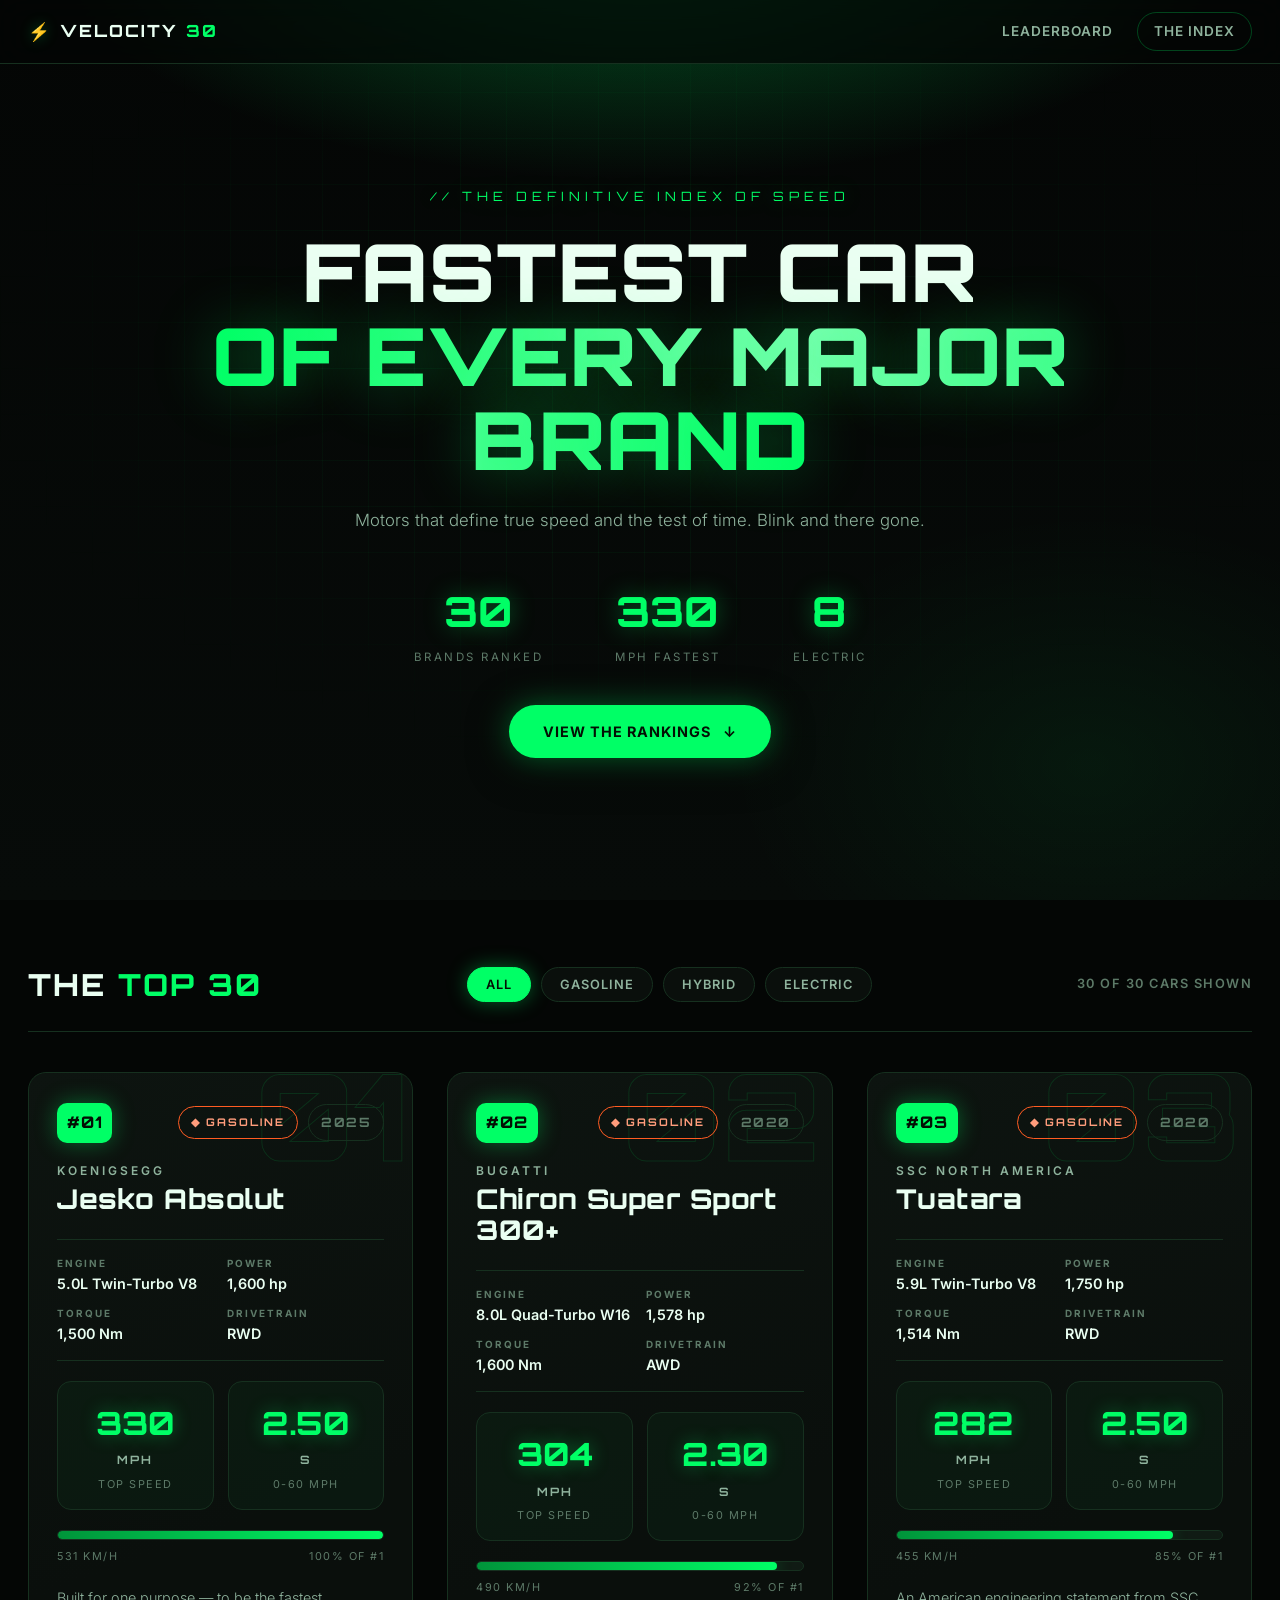
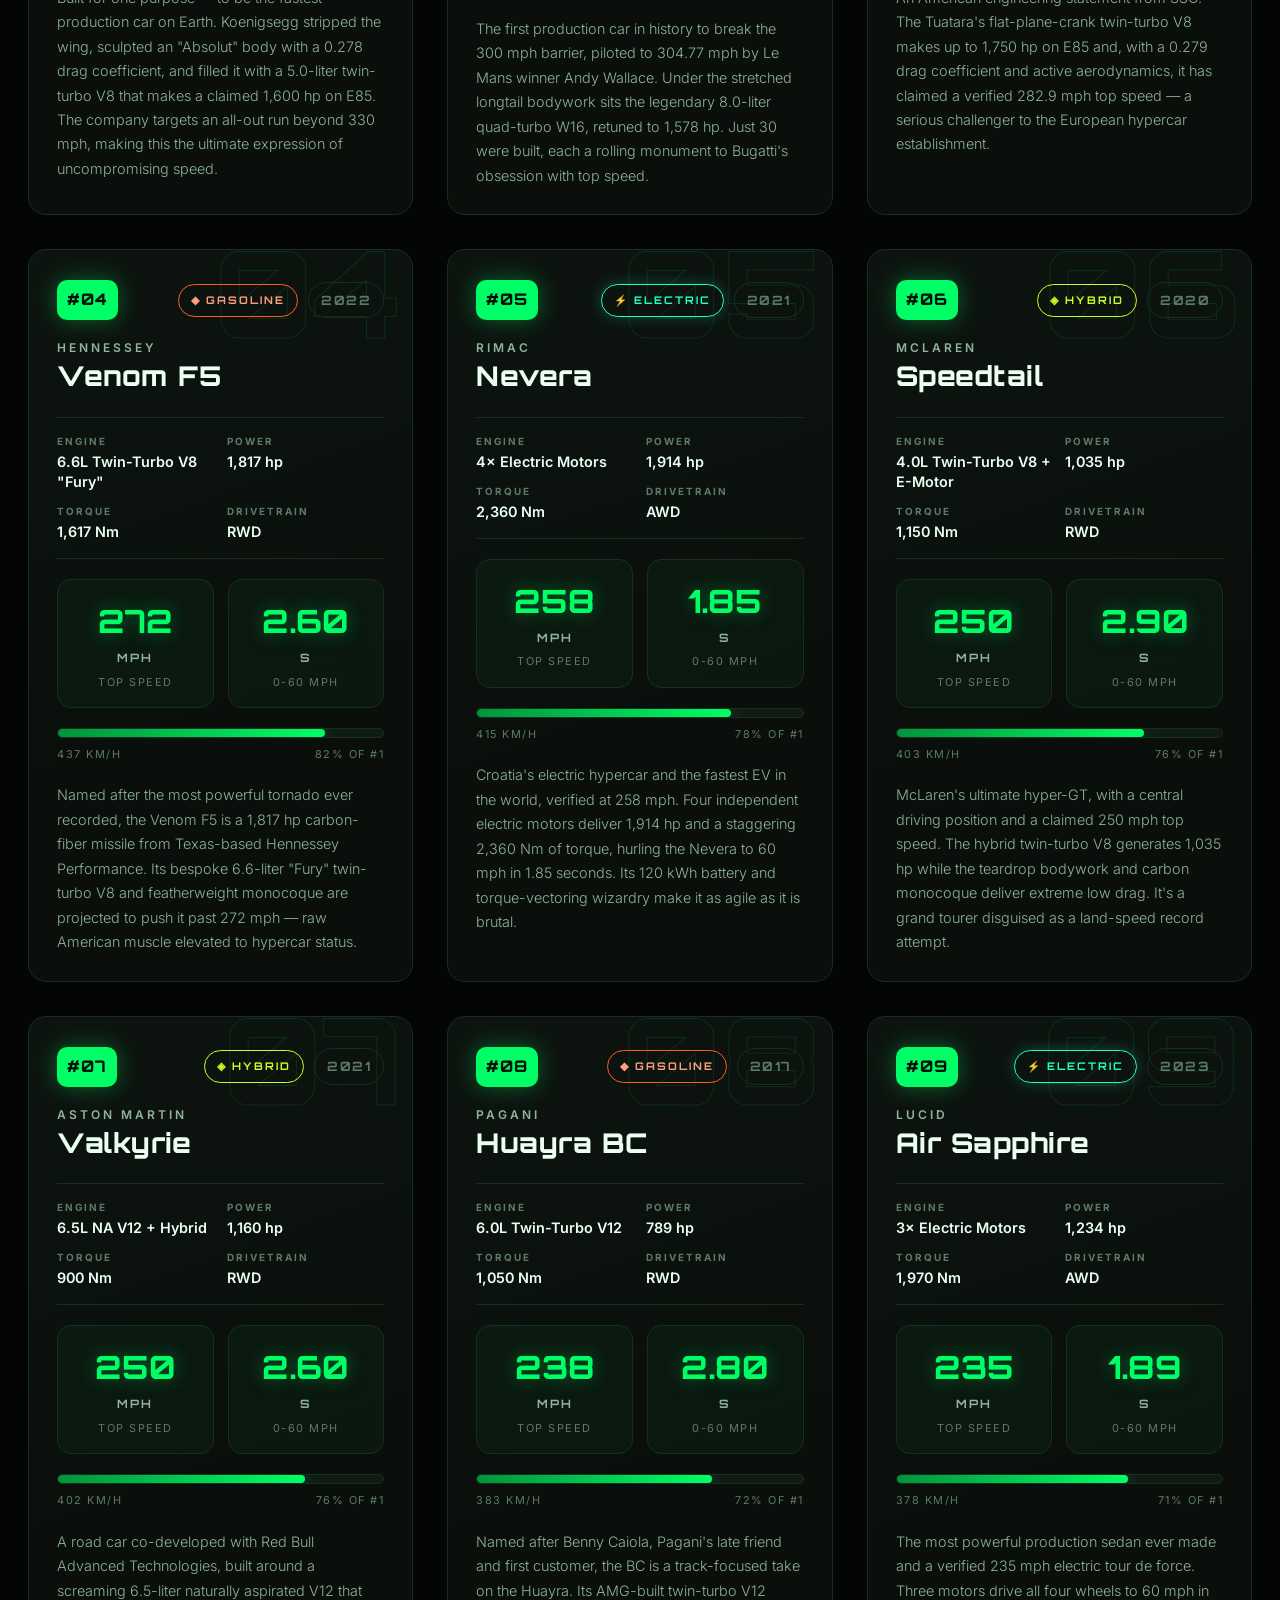
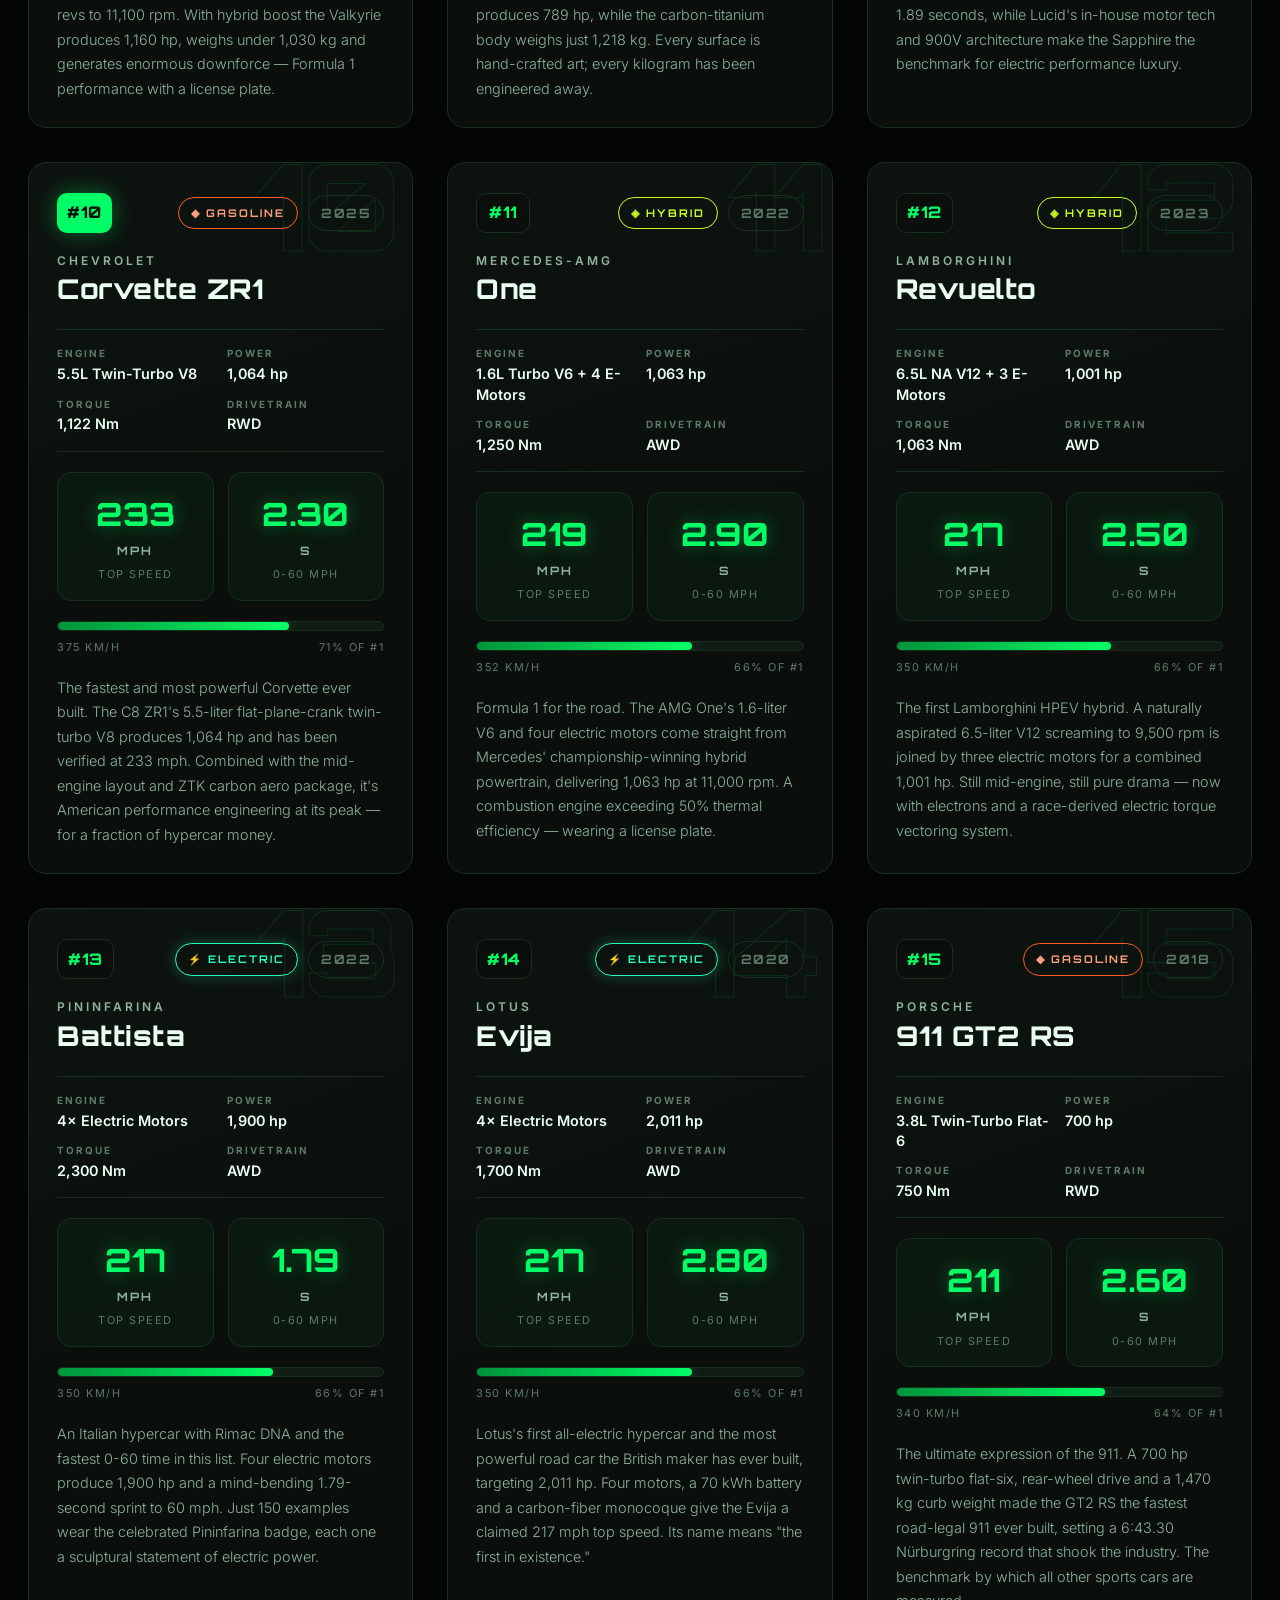
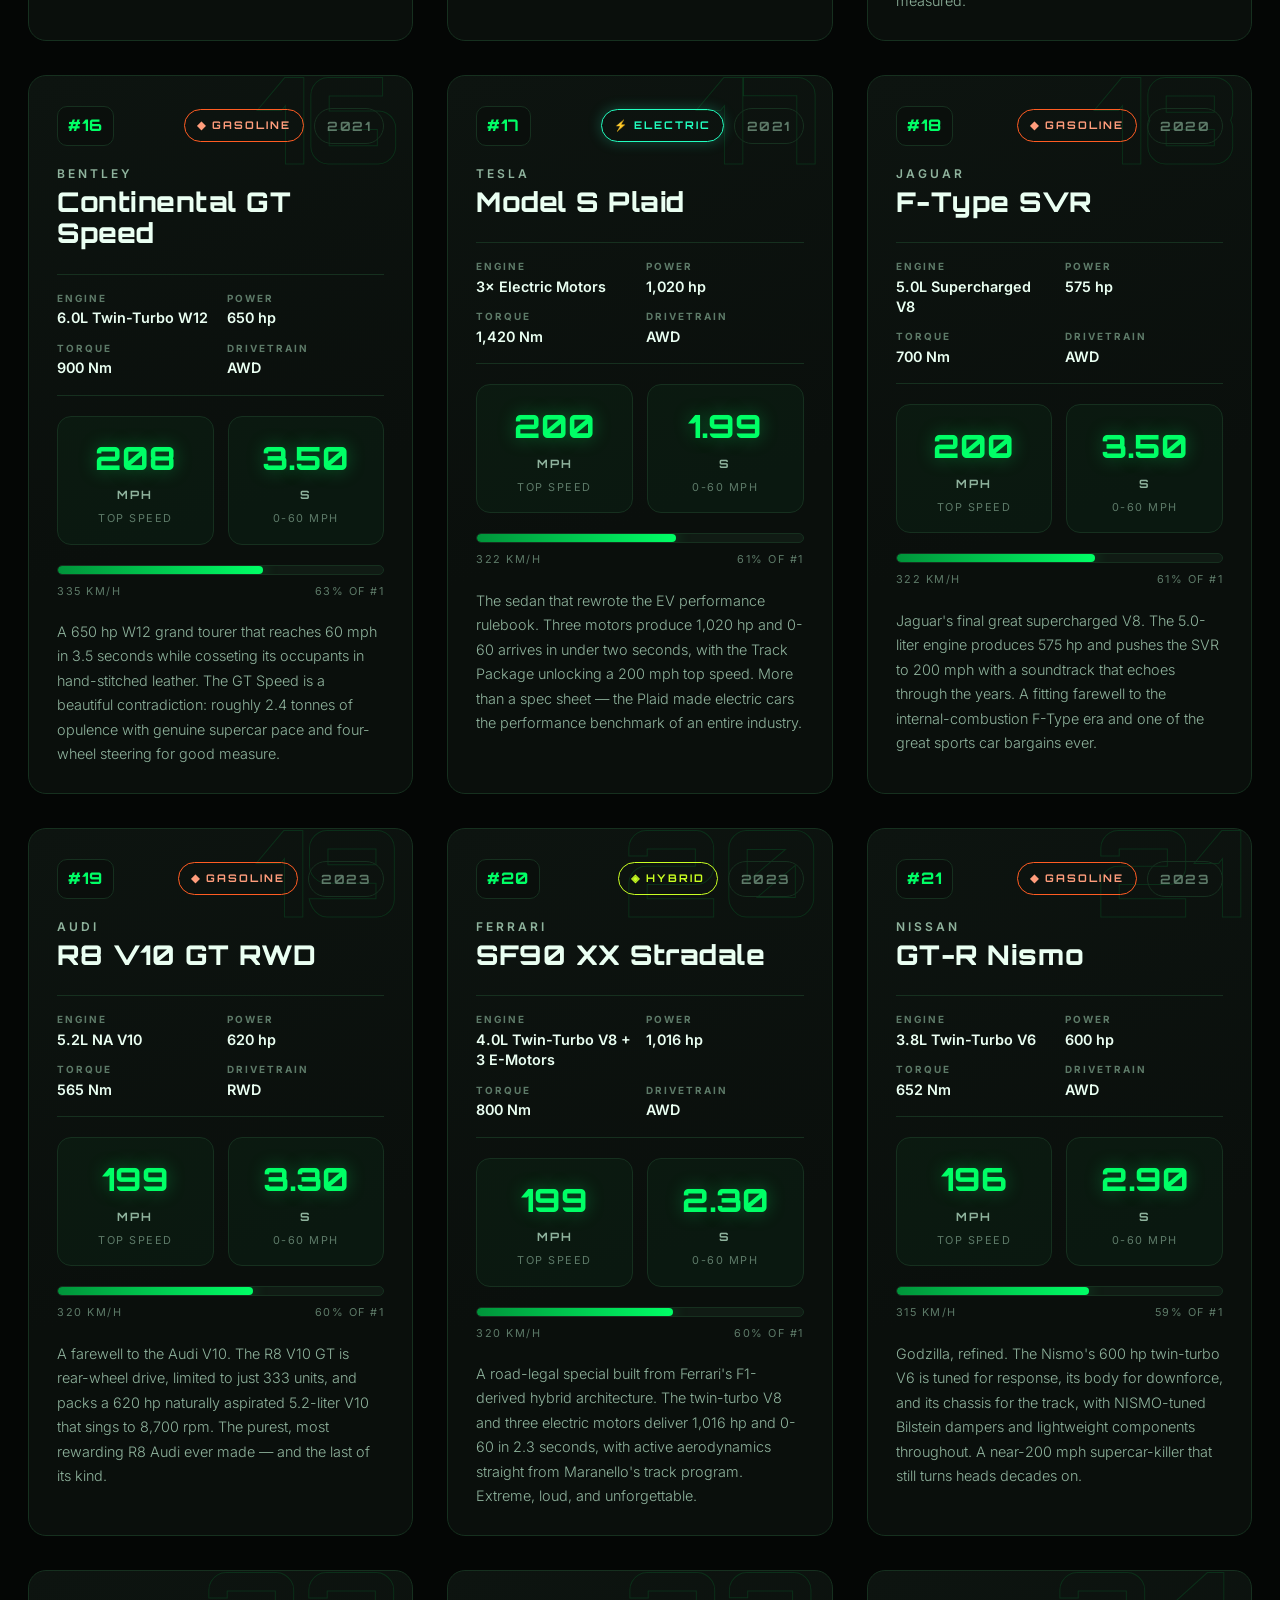
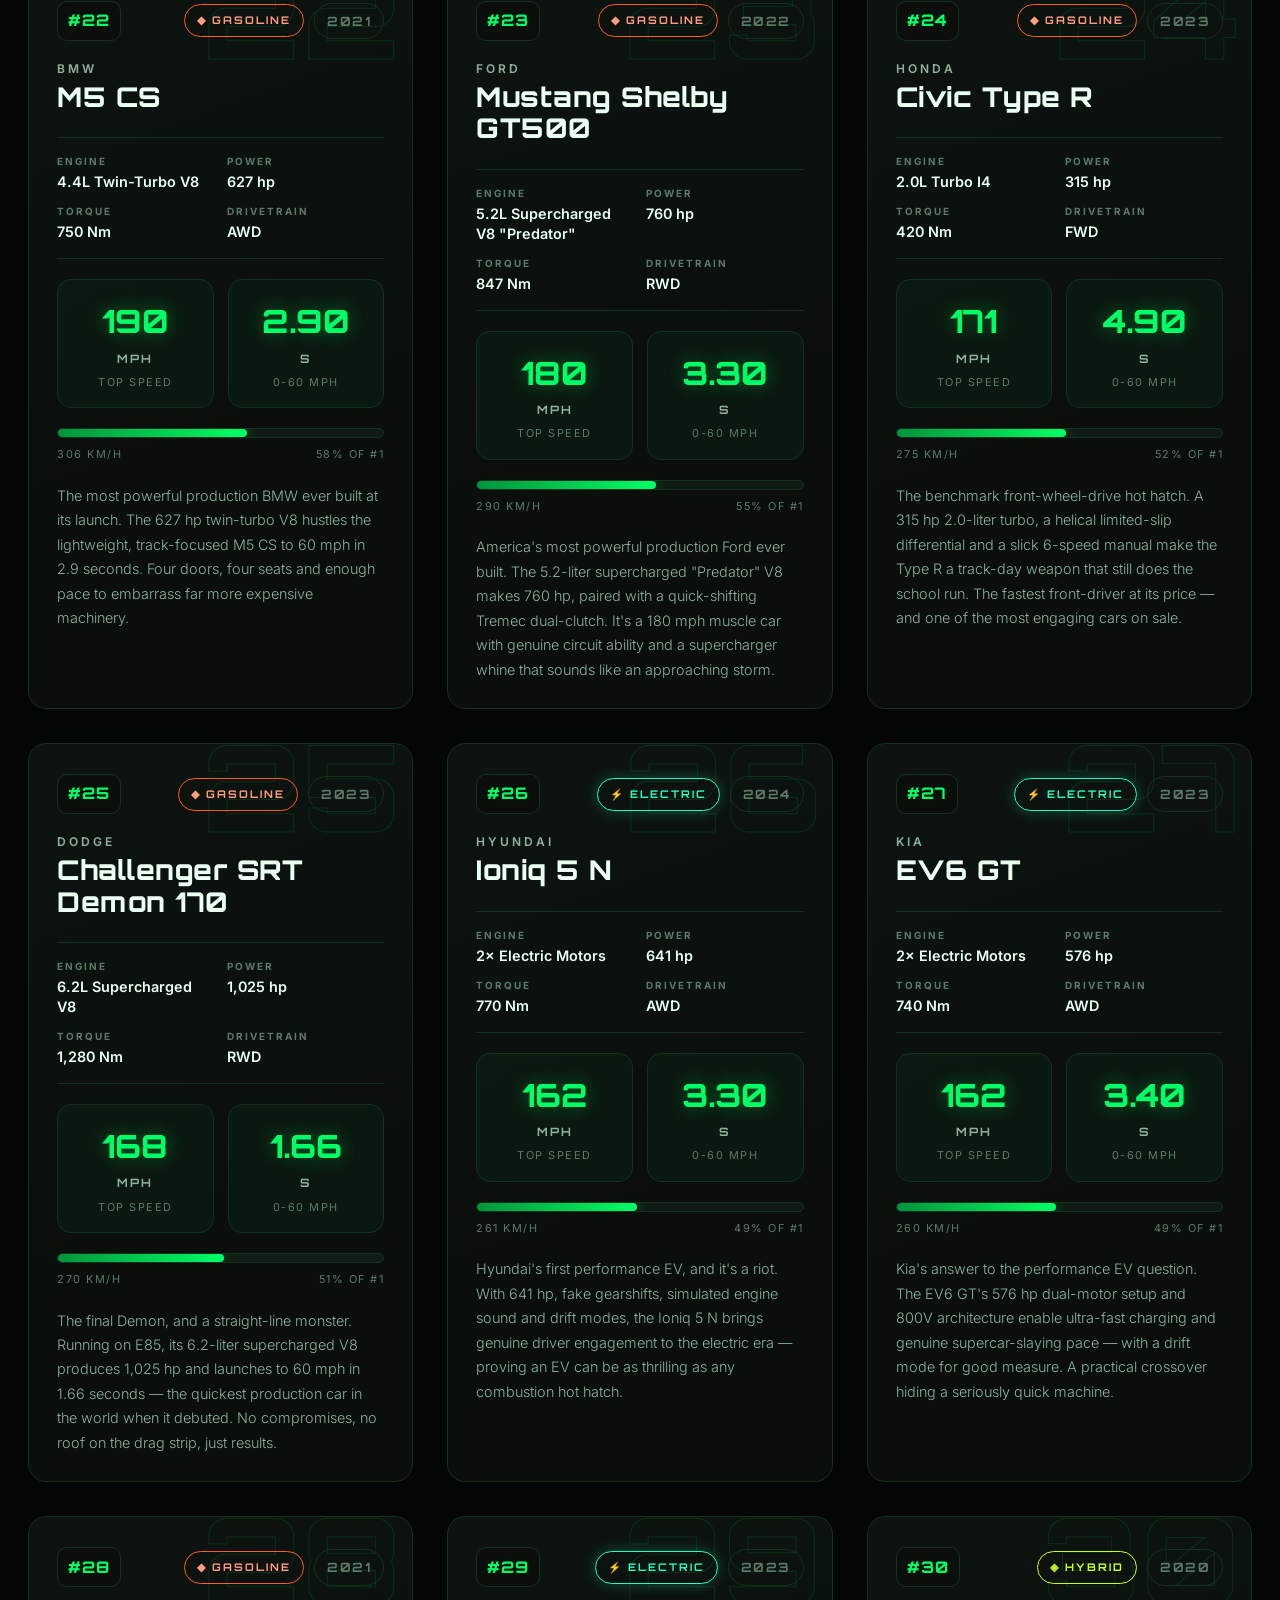
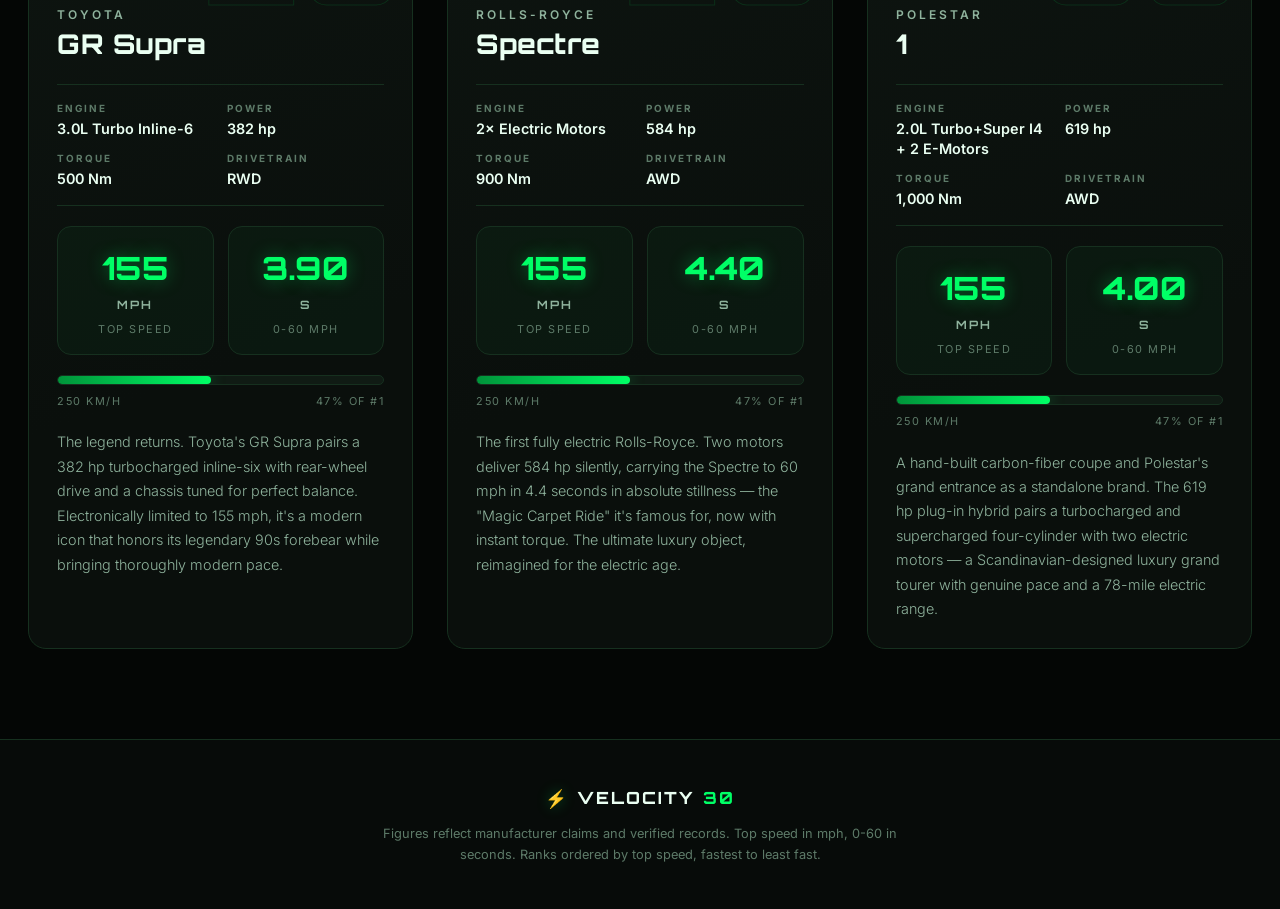
==== index.html @ fc87d8c8 "intial commit" ====
<!DOCTYPE html>
<html lang="en">
<head>
  <meta charset="UTF-8"
  <meta name="viewport" content="width=device-width, initial-scale=1.0">
  <title>VELOCITY30 — The Fastest Cars Of The 30 Biggest Car Companies In The World</title>
  <link rel="preconnect" href="https://fonts.googleapis.com">
  <link rel="preconnect" href="https://fonts.gstatic.com" crossorigin>
  <link href="https://fonts.googleapis.com/css2?family=Orbitron:wght@500;700;800;900&family=Inter:wght@300;400;500;600;700&display=swap" rel="stylesheet">
  <link rel="stylesheet" href="styles.css">
</head>
<body>

  <nav class="nav" id="nav">
    <div class="nav-inner">
      <a href="#top" class="logo">
        <span class="logo-bolt">⚡</span>VELOCITY<span class="accent">30</span>
      </a>
      <div class="nav-links">
        <a href="#leaderboard">Leaderboard</a>
        <a href="#top" class="nav-cta">The Index</a>
      </div>
    </div>
  </nav>

  <header id="top" class="hero">
    <div class="hero-bg"></div>
    <div class="hero-content">
      <p class="eyebrow">// THE DEFINITIVE INDEX OF SPEED</p>
      <h1>FASTEST CAR<br><span class="grad">OF EVERY MAJOR BRAND</span></h1>
      <p class="hero-sub">
        Motors that define true speed and the test of time. Blink and there gone. 
      </p>
      <div class="hero-stats">
        <div class="stat"><span class="stat-num">30</span><span class="stat-label">Brands Ranked</span></div>
        <div class="stat"><span class="stat-num">330</span><span class="stat-label">mph Fastest</span></div>
        <div class="stat"><span class="stat-num">8</span><span class="stat-label">Electric</span></div>
      </div>
      <a href="#leaderboard" class="hero-cta">VIEW THE RANKINGS <span>↓</span></a>
    </div>
  </header>

  <main id="leaderboard">
    <div class="toolbar">
      <h2 class="section-title">THE <span class="accent">TOP 30</span></h2>
      <div class="filter-chips" id="filters">
        <button class="chip active" data-filter="all">All</button>
        <button class="chip" data-filter="gas">Gasoline</button>
        <button class="chip" data-filter="hybrid">Hybrid</button>
        <button class="chip" data-filter="ev">Electric</button>
      </div>
      <p class="count" id="count"></p>
    </div>
    <div class="grid" id="grid"></div>
  </main>

  <footer class="footer">
    <div class="footer-inner">
      <p class="footer-brand"><span class="logo-bolt">⚡</span>VELOCITY<span class="accent">30</span></p>
      <p class="foot-note">Figures reflect manufacturer claims and verified records. Top speed in mph, 0-60 in seconds. Ranks ordered by top speed, fastest to least fast.</p>
    </div>
  </footer>

  <script src="script.js"></script>
</body>
</html>
---- styles.css ----
:root {
  --green: #00ff66;
  --green-dim: #00c94f;
  --green-dark: #00943a;
  --green-glow: rgba(0, 255, 102, 0.35);
  --bg: #040605;
  --bg-2: #070b09;
  --card: #0a0f0c;
  --card-2: #0d1410;
  --line: #16301f;
  --line-bright: #00ff6640;
  --text: #eafff2;
  --muted: #8fb39d;
  --dim: #5d7a68;
  --font-display: "Orbitron", sans-serif;
  --font-body: "Inter", sans-serif;
  --radius: 18px;
  --nav-h: 64px;
}

* {
  margin: 0;
  padding: 0;
  box-sizing: border-box;
}

html {
  scroll-behavior: smooth;
}

body {
  background: var(--bg);
  color: var(--text);
  font-family: var(--font-body);
  line-height: 1.6;
  overflow-x: hidden;
}

::selection {
  background: var(--green);
  color: #031004;
}

::-webkit-scrollbar {
  width: 10px;
}
::-webkit-scrollbar-track {
  background: #050805;
}
::-webkit-scrollbar-thumb {
  background: #123322;
  border-radius: 8px;
}
::-webkit-scrollbar-thumb:hover {
  background: var(--green-dark);
}

/* ---------- NAV ---------- */
.nav {
  position: fixed;
  inset: 0 0 auto 0;
  height: var(--nav-h);
  z-index: 50;
  background: rgba(4, 6, 5, 0.72);
  backdrop-filter: blur(14px);
  border-bottom: 1px solid var(--line);
}

.nav-inner {
  max-width: 1280px;
  margin: 0 auto;
  height: 100%;
  padding: 0 28px;
  display: flex;
  align-items: center;
  justify-content: space-between;
}

.logo {
  font-family: var(--font-display);
  font-weight: 800;
  font-size: 1.05rem;
  letter-spacing: 2px;
  color: var(--text);
  text-decoration: none;
  display: flex;
  align-items: center;
  gap: 8px;
}

.logo-bolt {
  color: var(--green);
  text-shadow: 0 0 14px var(--green-glow);
  font-size: 1.1rem;
}

.accent {
  color: var(--green);
}

.nav-links {
  display: flex;
  align-items: center;
  gap: 24px;
}

.nav-links a {
  color: var(--muted);
  text-decoration: none;
  font-size: 0.85rem;
  font-weight: 600;
  letter-spacing: 1px;
  text-transform: uppercase;
  transition: color 0.2s ease;
}

.nav-links a:hover {
  color: var(--green);
}

.nav-cta {
  border: 1px solid var(--line-bright);
  padding: 8px 16px;
  border-radius: 999px;
}

.nav-cta:hover {
  border-color: var(--green);
  box-shadow: 0 0 18px var(--green-glow);
}

/* ---------- HERO ---------- */
.hero {
  position: relative;
  min-height: 100vh;
  display: flex;
  align-items: center;
  overflow: hidden;
  padding: calc(var(--nav-h) + 40px) 24px 60px;
}

.hero-bg {
  position: absolute;
  inset: 0;
  background:
    radial-gradient(ellipse 80% 50% at 50% -10%, var(--green-glow), transparent 60%),
    radial-gradient(ellipse 40% 40% at 85% 85%, rgba(0, 255, 102, 0.06), transparent 70%),
    linear-gradient(180deg, var(--bg) 0%, var(--bg-2) 100%);
}

.hero-bg::after {
  content: "";
  position: absolute;
  inset: 0;
  background-image:
    linear-gradient(rgba(0, 255, 102, 0.045) 1px, transparent 1px),
    linear-gradient(90deg, rgba(0, 255, 102, 0.045) 1px, transparent 1px);
  background-size: 46px 46px;
  mask-image: radial-gradient(ellipse 70% 60% at 50% 40%, #000 30%, transparent 75%);
}

.hero-content {
  position: relative;
  z-index: 2;
  max-width: 880px;
  margin: 0 auto;
  text-align: center;
}

.eyebrow {
  font-family: var(--font-display);
  font-size: 0.8rem;
  letter-spacing: 5px;
  color: var(--green);
  text-shadow: 0 0 20px var(--green-glow);
  margin-bottom: 22px;
}

.hero h1 {
  font-family: var(--font-display);
  font-weight: 900;
  font-size: clamp(2.4rem, 7vw, 5rem);
  line-height: 1.05;
  letter-spacing: 1px;
}

.grad {
  background: linear-gradient(100deg, #00ff66 0%, #7dffb2 50%, #00ff66 100%);
  -webkit-background-clip: text;
  background-clip: text;
  -webkit-text-fill-color: transparent;
  text-shadow: 0 0 60px var(--green-glow);
}

.hero-sub {
  margin: 26px auto 0;
  max-width: 620px;
  color: var(--muted);
  font-size: 1.05rem;
  font-weight: 300;
}

.hero-stats {
  display: flex;
  justify-content: center;
  gap: clamp(24px, 6vw, 72px);
  margin: 44px 0 38px;
}

.stat {
  display: flex;
  flex-direction: column;
  align-items: center;
  gap: 4px;
}

.stat-num {
  font-family: var(--font-display);
  font-weight: 800;
  font-size: clamp(1.8rem, 4vw, 2.6rem);
  color: var(--green);
  text-shadow: 0 0 24px var(--green-glow);
}

.stat-label {
  font-size: 0.72rem;
  letter-spacing: 2.5px;
  text-transform: uppercase;
  color: var(--dim);
}

.hero-cta {
  display: inline-block;
  padding: 15px 34px;
  border-radius: 999px;
  background: var(--green);
  color: #031004;
  font-weight: 700;
  letter-spacing: 1px;
  text-decoration: none;
  font-size: 0.9rem;
  box-shadow: 0 0 30px var(--green-glow), 0 8px 40px rgba(0, 0, 0, 0.5);
  transition: transform 0.2s ease, box-shadow 0.2s ease;
}

.hero-cta:hover {
  transform: translateY(-3px);
  box-shadow: 0 0 48px var(--green-glow), 0 14px 50px rgba(0, 0, 0, 0.5);
}

.hero-cta span {
  display: inline-block;
  margin-left: 8px;
}

/* ---------- MAIN ---------- */
main {
  max-width: 1280px;
  margin: 0 auto;
  padding: 60px 28px 90px;
}

.toolbar {
  display: flex;
  flex-wrap: wrap;
  align-items: center;
  justify-content: space-between;
  gap: 18px;
  margin-bottom: 40px;
  padding-bottom: 22px;
  border-bottom: 1px solid var(--line);
}

.section-title {
  font-family: var(--font-display);
  font-weight: 800;
  font-size: clamp(1.4rem, 3vw, 1.9rem);
  letter-spacing: 2px;
}

.filter-chips {
  display: flex;
  gap: 10px;
  flex-wrap: wrap;
}

.chip {
  font-family: var(--font-body);
  font-size: 0.8rem;
  font-weight: 600;
  letter-spacing: 1px;
  text-transform: uppercase;
  padding: 9px 18px;
  border-radius: 999px;
  background: var(--card);
  color: var(--muted);
  border: 1px solid var(--line);
  cursor: pointer;
  transition: all 0.2s ease;
}

.chip:hover {
  border-color: var(--green-dark);
  color: var(--text);
}

.chip.active {
  background: var(--green);
  color: #031004;
  border-color: var(--green);
  box-shadow: 0 0 20px var(--green-glow);
}

.count {
  font-size: 0.8rem;
  color: var(--dim);
  letter-spacing: 1.5px;
  text-transform: uppercase;
  font-weight: 600;
}

/* ---------- GRID / CARDS ---------- */
.grid {
  display: grid;
  grid-template-columns: repeat(auto-fill, minmax(380px, 1fr));
  gap: 34px;
}

.card {
  position: relative;
  background: linear-gradient(160deg, var(--card-2) 0%, var(--card) 60%);
  border: 1px solid var(--line);
  border-radius: var(--radius);
  padding: 30px 28px 26px;
  overflow: hidden;
  display: flex;
  flex-direction: column;
  gap: 0;
  transition: transform 0.28s ease, border-color 0.28s ease, box-shadow 0.28s ease;
}

.card::before {
  content: "";
  position: absolute;
  inset: 0;
  background: radial-gradient(ellipse 90% 60% at 50% 0%, rgba(0, 255, 102, 0.08), transparent 60%);
  opacity: 0;
  transition: opacity 0.3s ease;
  pointer-events: none;
}

.card:hover {
  transform: translateY(-6px);
  border-color: var(--line-bright);
  box-shadow: 0 24px 60px rgba(0, 0, 0, 0.55), 0 0 0 1px var(--line-bright), 0 0 44px rgba(0, 255, 102, 0.12);
}

.card:hover::before {
  opacity: 1;
}

.ghost-rank {
  position: absolute;
  top: -18px;
  right: 10px;
  font-family: var(--font-display);
  font-weight: 900;
  font-size: 7.5rem;
  line-height: 1;
  color: transparent;
  -webkit-text-stroke: 1px rgba(0, 255, 102, 0.12);
  pointer-events: none;
  user-select: none;
  z-index: 0;
}

.card-top {
  position: relative;
  z-index: 1;
  display: flex;
  align-items: center;
  justify-content: space-between;
  margin-bottom: 18px;
}

.rank {
  display: inline-flex;
  align-items: center;
  justify-content: center;
  min-width: 54px;
  height: 40px;
  padding: 0 10px;
  font-family: var(--font-display);
  font-weight: 800;
  font-size: 1rem;
  letter-spacing: 1px;
  border-radius: 10px;
  background: var(--green);
  color: #031004;
  box-shadow: 0 0 22px var(--green-glow);
}

.rank.rank-muted {
  background: var(--card);
  border: 1px solid var(--line);
  color: var(--green);
  box-shadow: none;
}

.card-top-right {
  display: flex;
  align-items: center;
  gap: 10px;
}

.tag {
  font-family: var(--font-display);
  font-size: 0.66rem;
  font-weight: 700;
  letter-spacing: 2px;
  text-transform: uppercase;
  padding: 7px 12px;
  border-radius: 999px;
  border: 1px solid var(--line-bright);
  color: var(--green);
  display: inline-flex;
  align-items: center;
  gap: 6px;
}

.tag-ev {
  border-color: #22ffc0;
  color: #22ffc0;
  box-shadow: 0 0 14px rgba(34, 255, 192, 0.25);
}

.tag-hybrid {
  border-color: #c9ff22;
  color: #c9ff22;
}

.tag-gas {
  border-color: #ff5c22;
  color: #ff9d7c;
}

.year {
  font-family: var(--font-display);
  font-size: 0.8rem;
  font-weight: 700;
  letter-spacing: 1.5px;
  color: var(--dim);
  border: 1px solid var(--line);
  padding: 7px 12px;
  border-radius: 999px;
}

.brand {
  position: relative;
  z-index: 1;
  font-size: 0.75rem;
  font-weight: 600;
  letter-spacing: 3px;
  text-transform: uppercase;
  color: var(--muted);
  margin-bottom: 4px;
}

.model {
  position: relative;
  z-index: 1;
  font-family: var(--font-display);
  font-weight: 800;
  font-size: 1.7rem;
  line-height: 1.15;
  letter-spacing: 0.5px;
  margin-bottom: 24px;
}

.specs {
  position: relative;
  z-index: 1;
  display: grid;
  grid-template-columns: 1fr 1fr;
  gap: 12px;
  padding: 16px 0;
  border-top: 1px solid var(--line);
  border-bottom: 1px solid var(--line);
  margin-bottom: 20px;
}

.spec {
  display: flex;
  flex-direction: column;
  gap: 2px;
}

.spec-key {
  font-size: 0.62rem;
  font-weight: 700;
  letter-spacing: 2px;
  text-transform: uppercase;
  color: var(--dim);
}

.spec-val {
  font-size: 0.9rem;
  font-weight: 600;
  color: var(--text);
  line-height: 1.4;
}

.metrics {
  position: relative;
  z-index: 1;
  display: grid;
  grid-template-columns: 1fr 1fr;
  gap: 14px;
  margin-bottom: 20px;
}

.metric {
  background: rgba(0, 255, 102, 0.04);
  border: 1px solid var(--line);
  border-radius: 14px;
  padding: 16px;
  display: flex;
  flex-direction: column;
  align-items: center;
  gap: 2px;
  text-align: center;
}

.metric-num {
  font-family: var(--font-display);
  font-weight: 800;
  font-size: 2rem;
  color: var(--green);
  text-shadow: 0 0 18px var(--green-glow);
}

.metric-unit {
  font-family: var(--font-display);
  font-size: 0.72rem;
  font-weight: 700;
  letter-spacing: 2px;
  color: var(--muted);
  text-transform: uppercase;
}

.metric-label {
  font-size: 0.68rem;
  letter-spacing: 1.5px;
  text-transform: uppercase;
  color: var(--dim);
  margin-top: 4px;
}

.speedbar {
  position: relative;
  z-index: 1;
  height: 10px;
  border-radius: 999px;
  background: #101b14;
  border: 1px solid var(--line);
  overflow: hidden;
  margin-bottom: 8px;
}

.speedbar-fill {
  height: 100%;
  border-radius: 999px;
  background: linear-gradient(90deg, var(--green-dark), var(--green));
  box-shadow: 0 0 16px var(--green-glow);
  transition: width 1s cubic-bezier(0.2, 0.8, 0.2, 1);
}

.speedbar-cap {
  position: relative;
  z-index: 1;
  display: flex;
  justify-content: space-between;
  font-size: 0.68rem;
  letter-spacing: 1.5px;
  text-transform: uppercase;
  color: var(--dim);
  margin-bottom: 20px;
}

.desc {
  position: relative;
  z-index: 1;
  color: var(--muted);
  font-size: 0.9rem;
  font-weight: 300;
  line-height: 1.7;
}

/* ---------- REVEAL ---------- */
.reveal {
  opacity: 0;
  transform: translateY(28px);
}

.reveal.visible {
  animation: rise 0.7s ease forwards;
}

@keyframes rise {
  to {
    opacity: 1;
    transform: none;
  }
}

/* ---------- FOOTER ---------- */
.footer {
  border-top: 1px solid var(--line);
  background: var(--bg-2);
  padding: 44px 28px;
}

.footer-inner {
  max-width: 1280px;
  margin: 0 auto;
  display: flex;
  flex-direction: column;
  align-items: center;
  gap: 12px;
  text-align: center;
}

.footer-brand {
  font-family: var(--font-display);
  font-weight: 800;
  letter-spacing: 2px;
  font-size: 1.05rem;
  display: flex;
  align-items: center;
  gap: 8px;
}

.foot-note {
  font-size: 0.8rem;
  color: var(--dim);
  max-width: 560px;
}

/* ---------- RESPONSIVE ---------- */
@media (max-width: 860px) {
  .grid {
    grid-template-columns: 1fr;
  }
  .toolbar {
    flex-direction: column;
    align-items: flex-start;
  }
}

@media (max-width: 520px) {
  .nav-links a:not(.nav-cta) {
    display: none;
  }
  .card {
    padding: 24px 20px 22px;
  }
  .ghost-rank {
    font-size: 6rem;
  }
}

@media (prefers-reduced-motion: reduce) {
  .reveal {
    opacity: 1;
    transform: none;
  }
  * {
    animation: none !important;
    transition: none !important;
  }
}
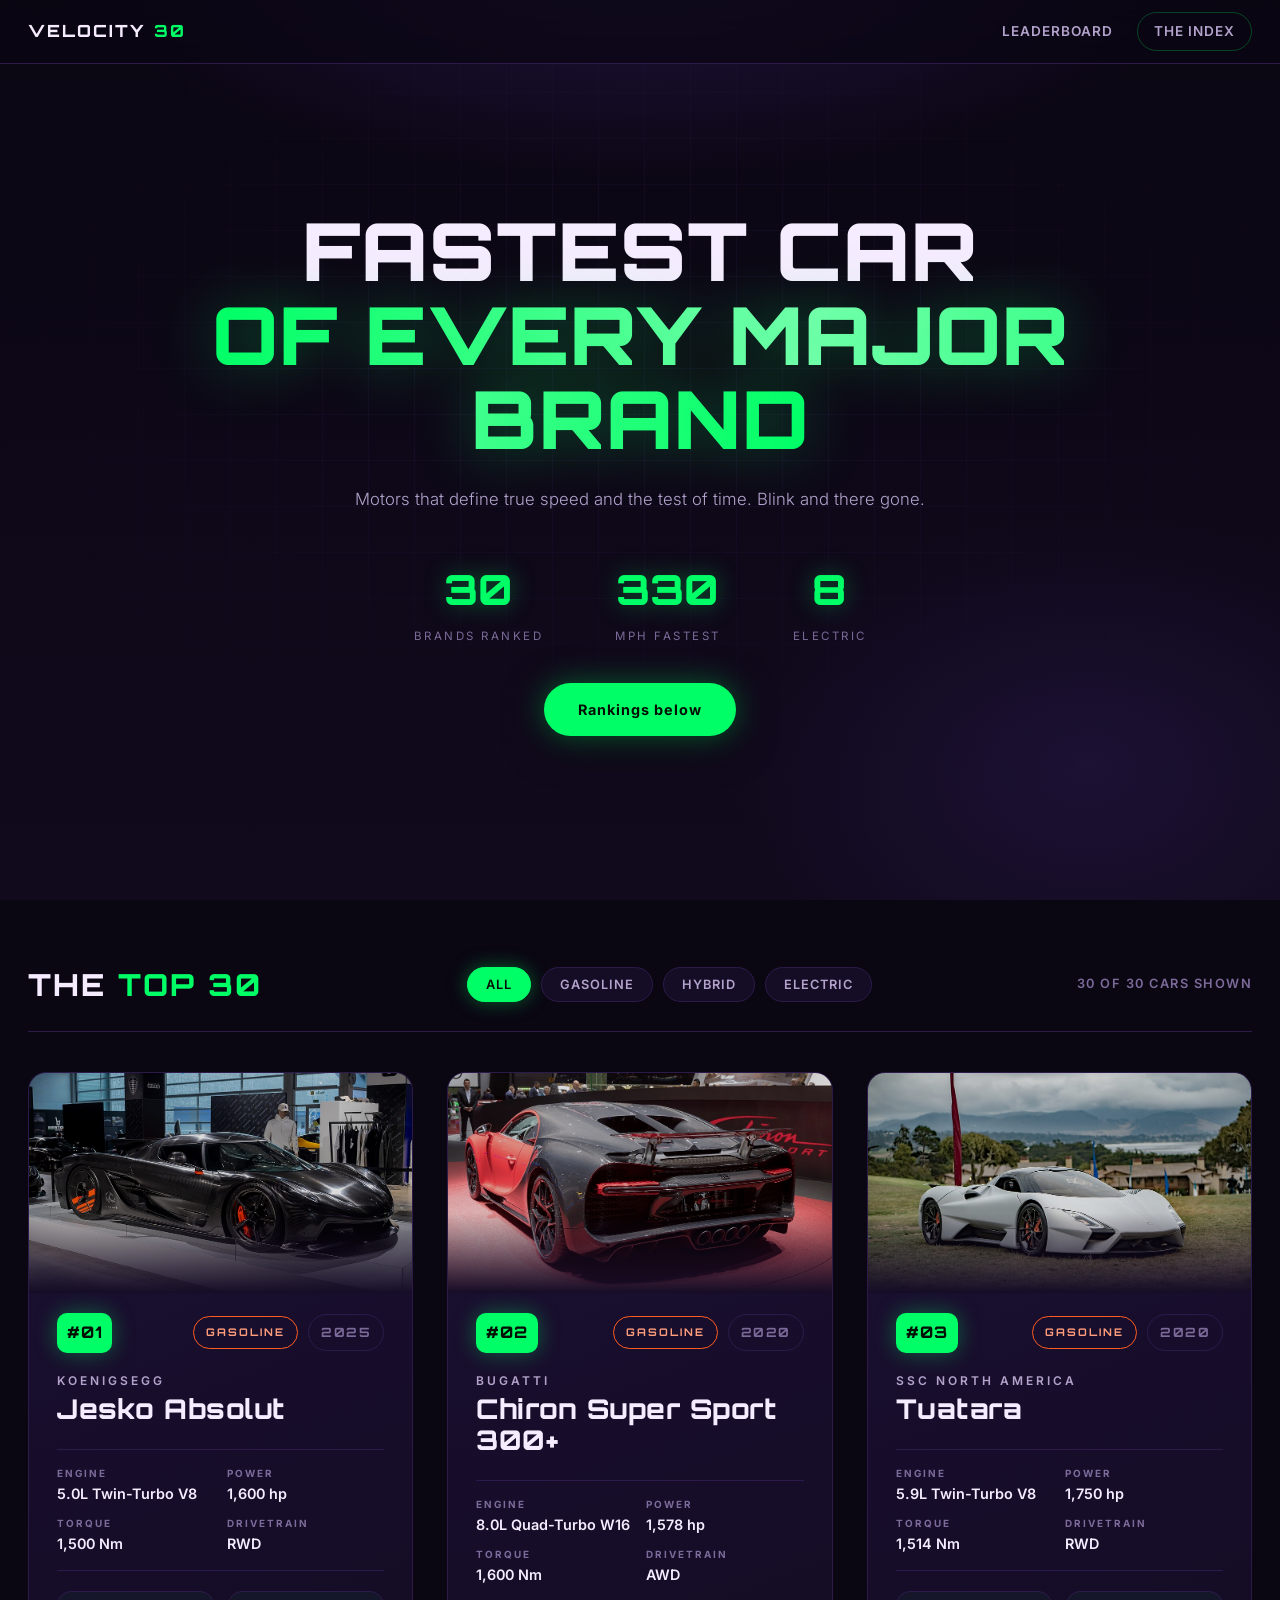
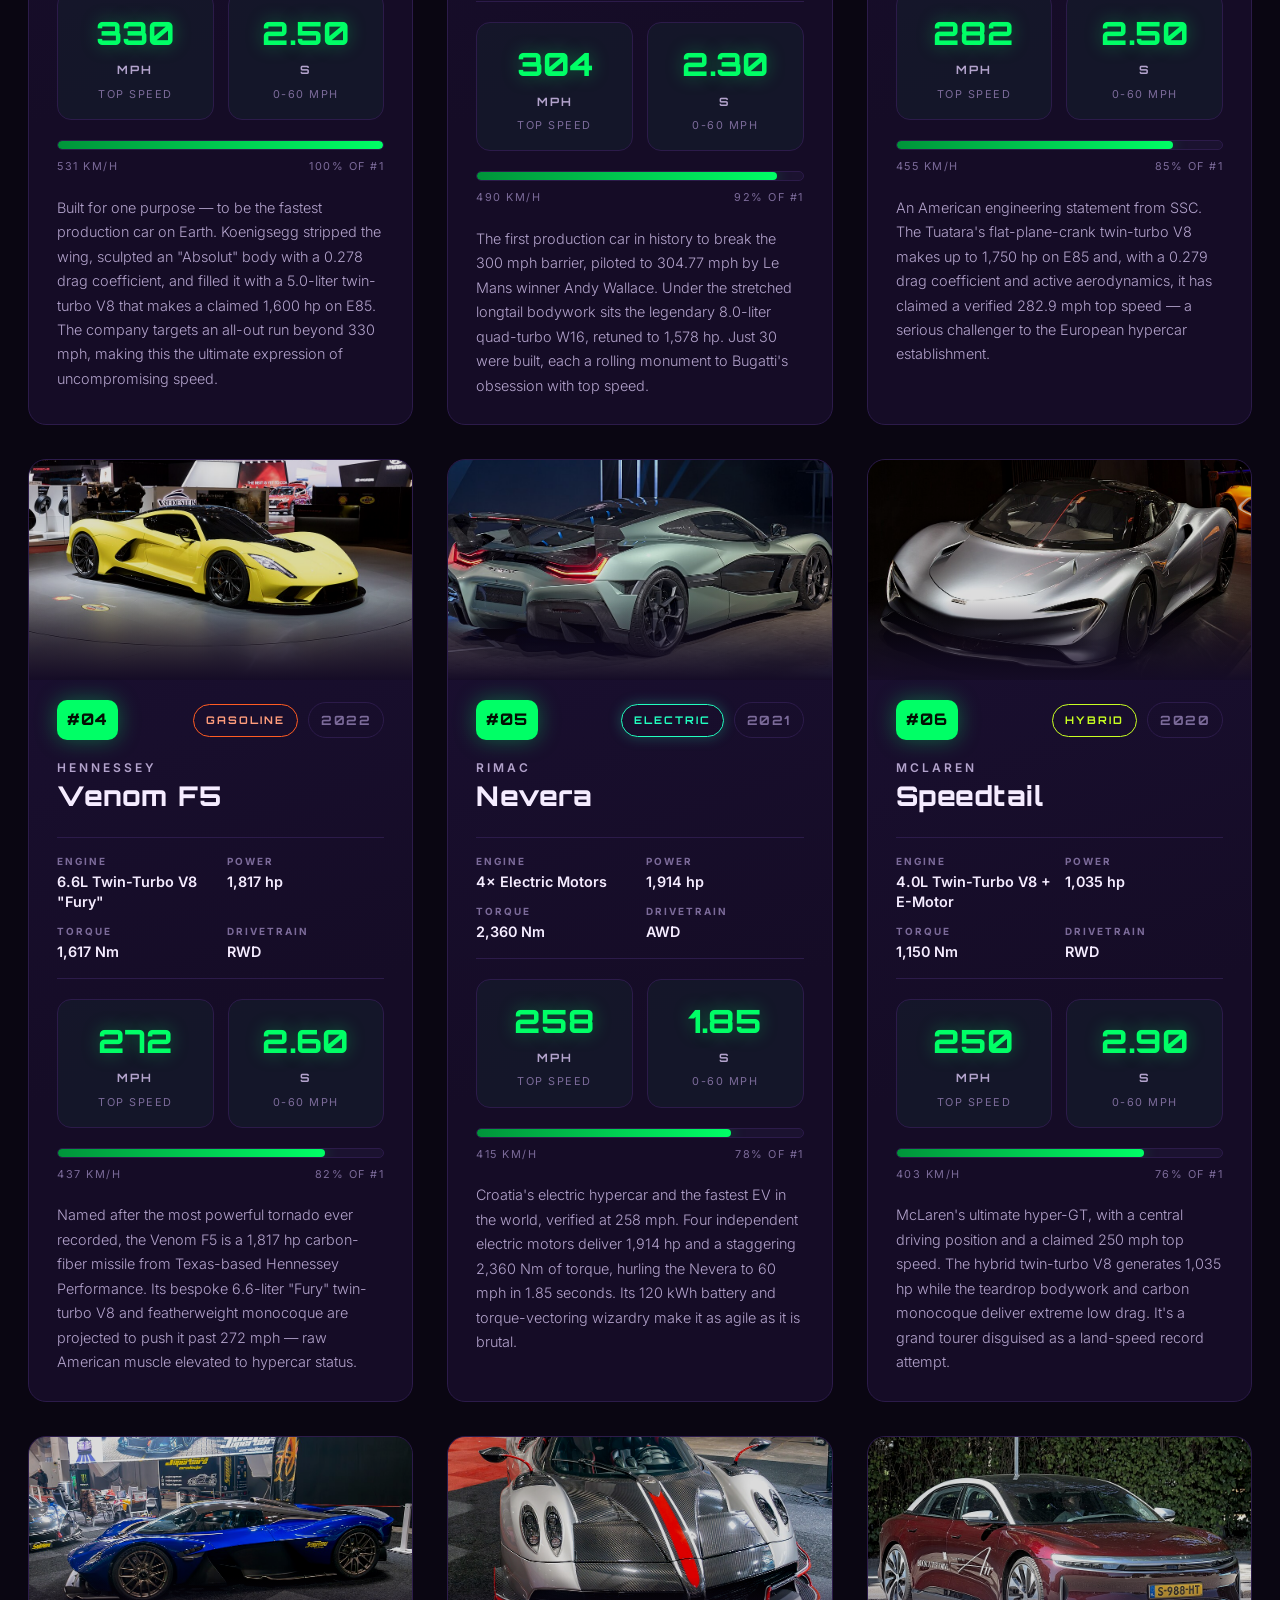
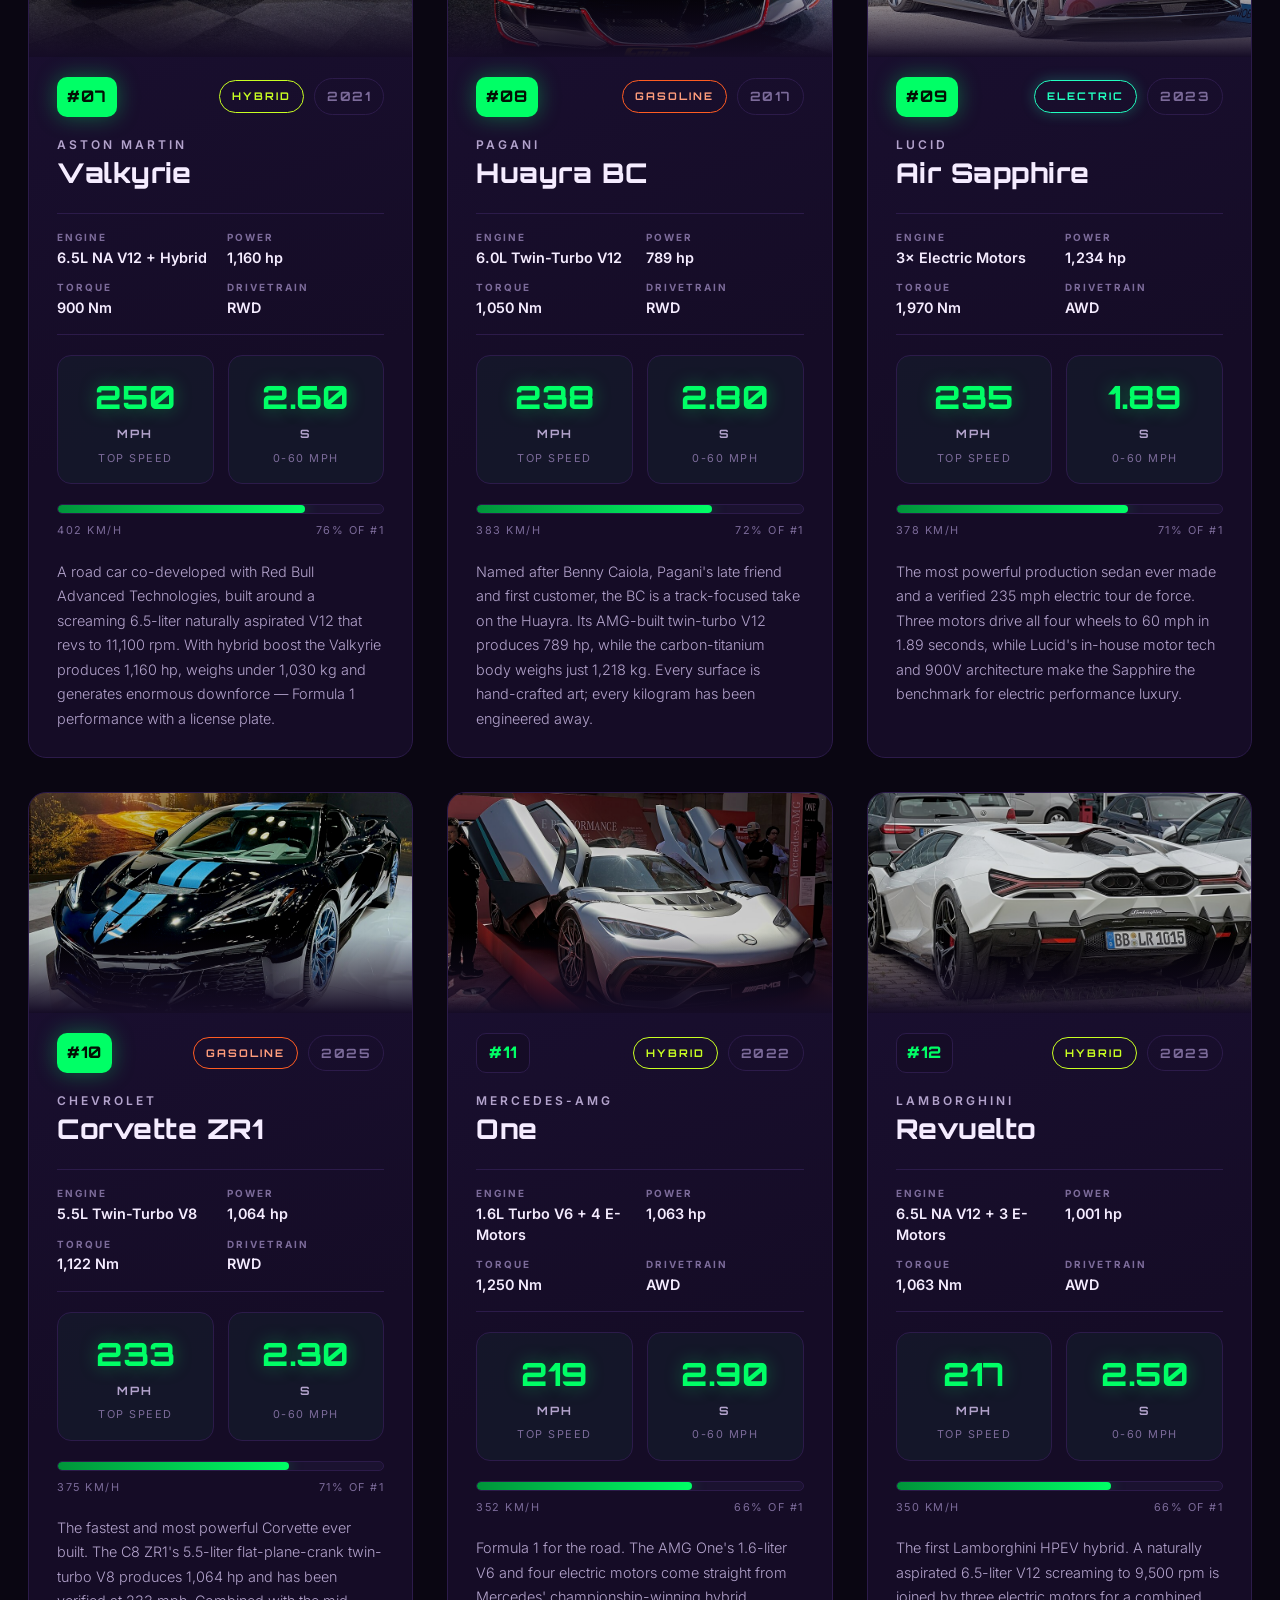
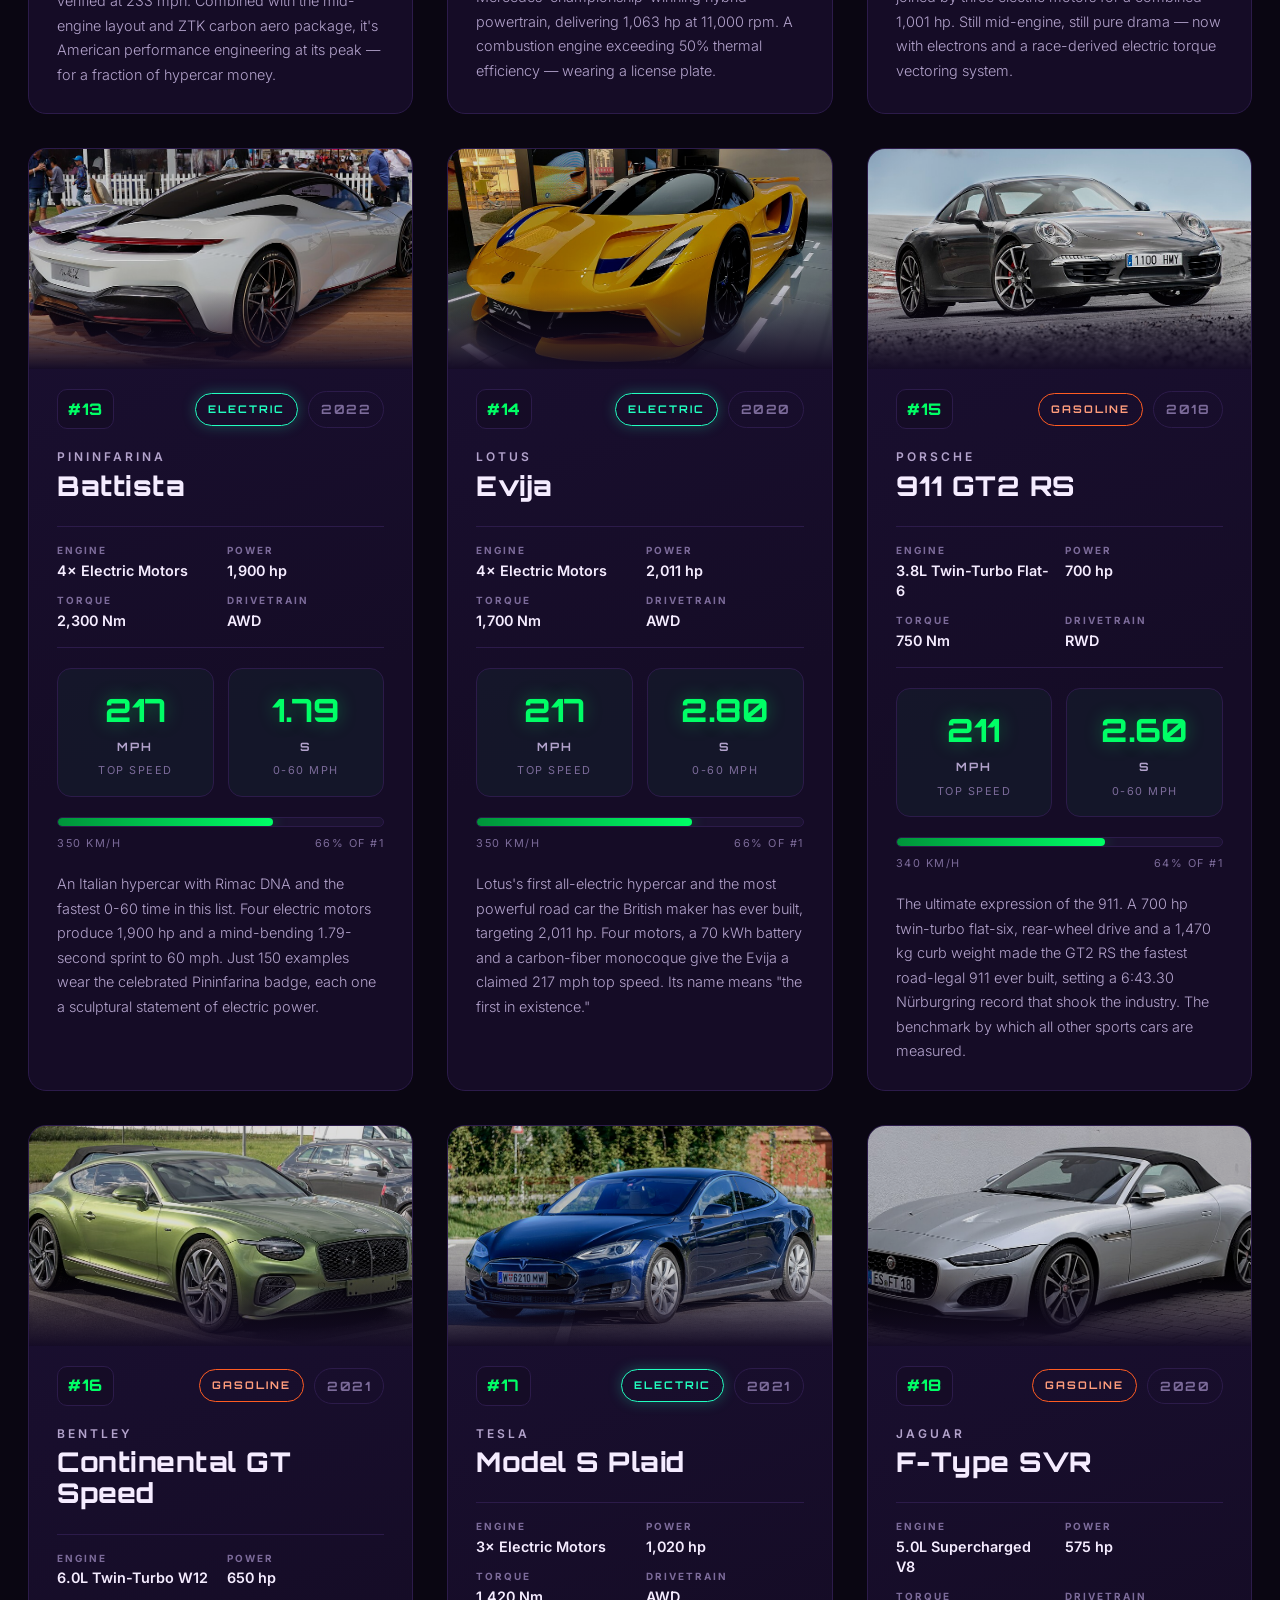
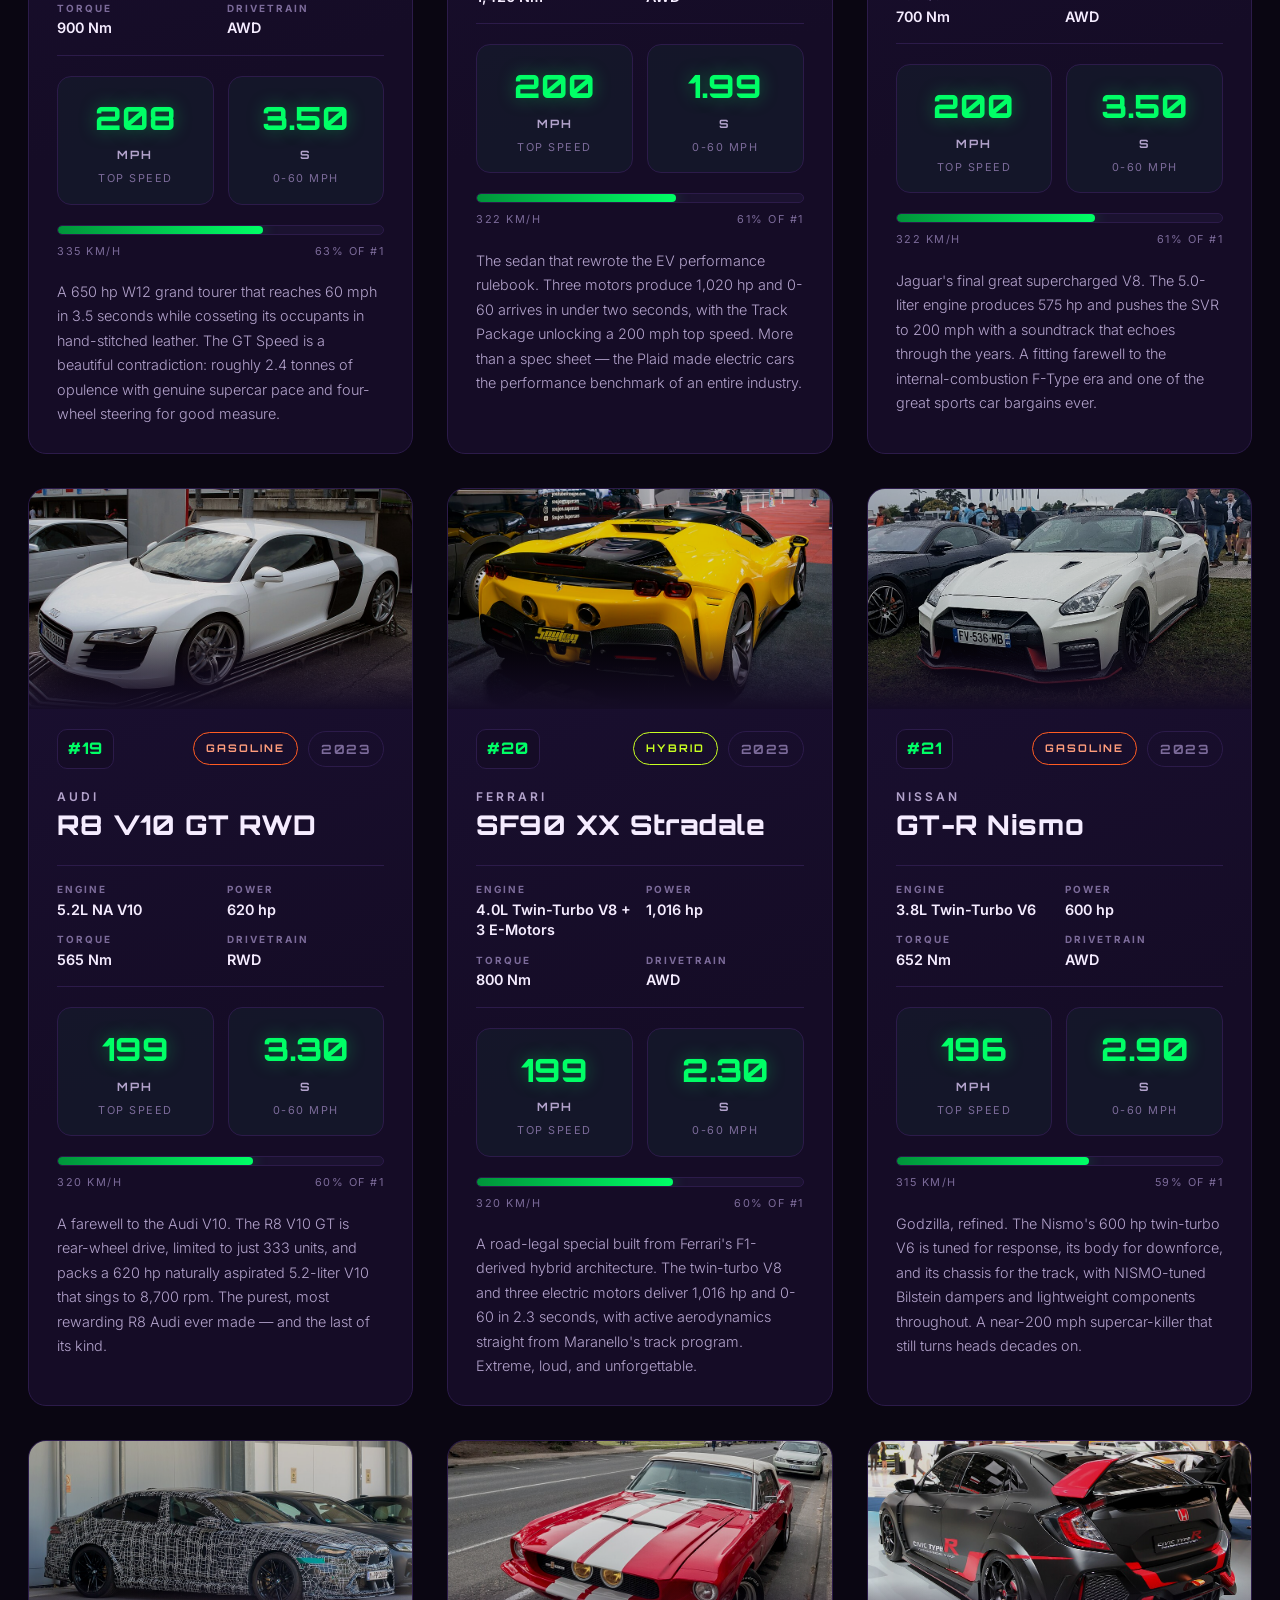
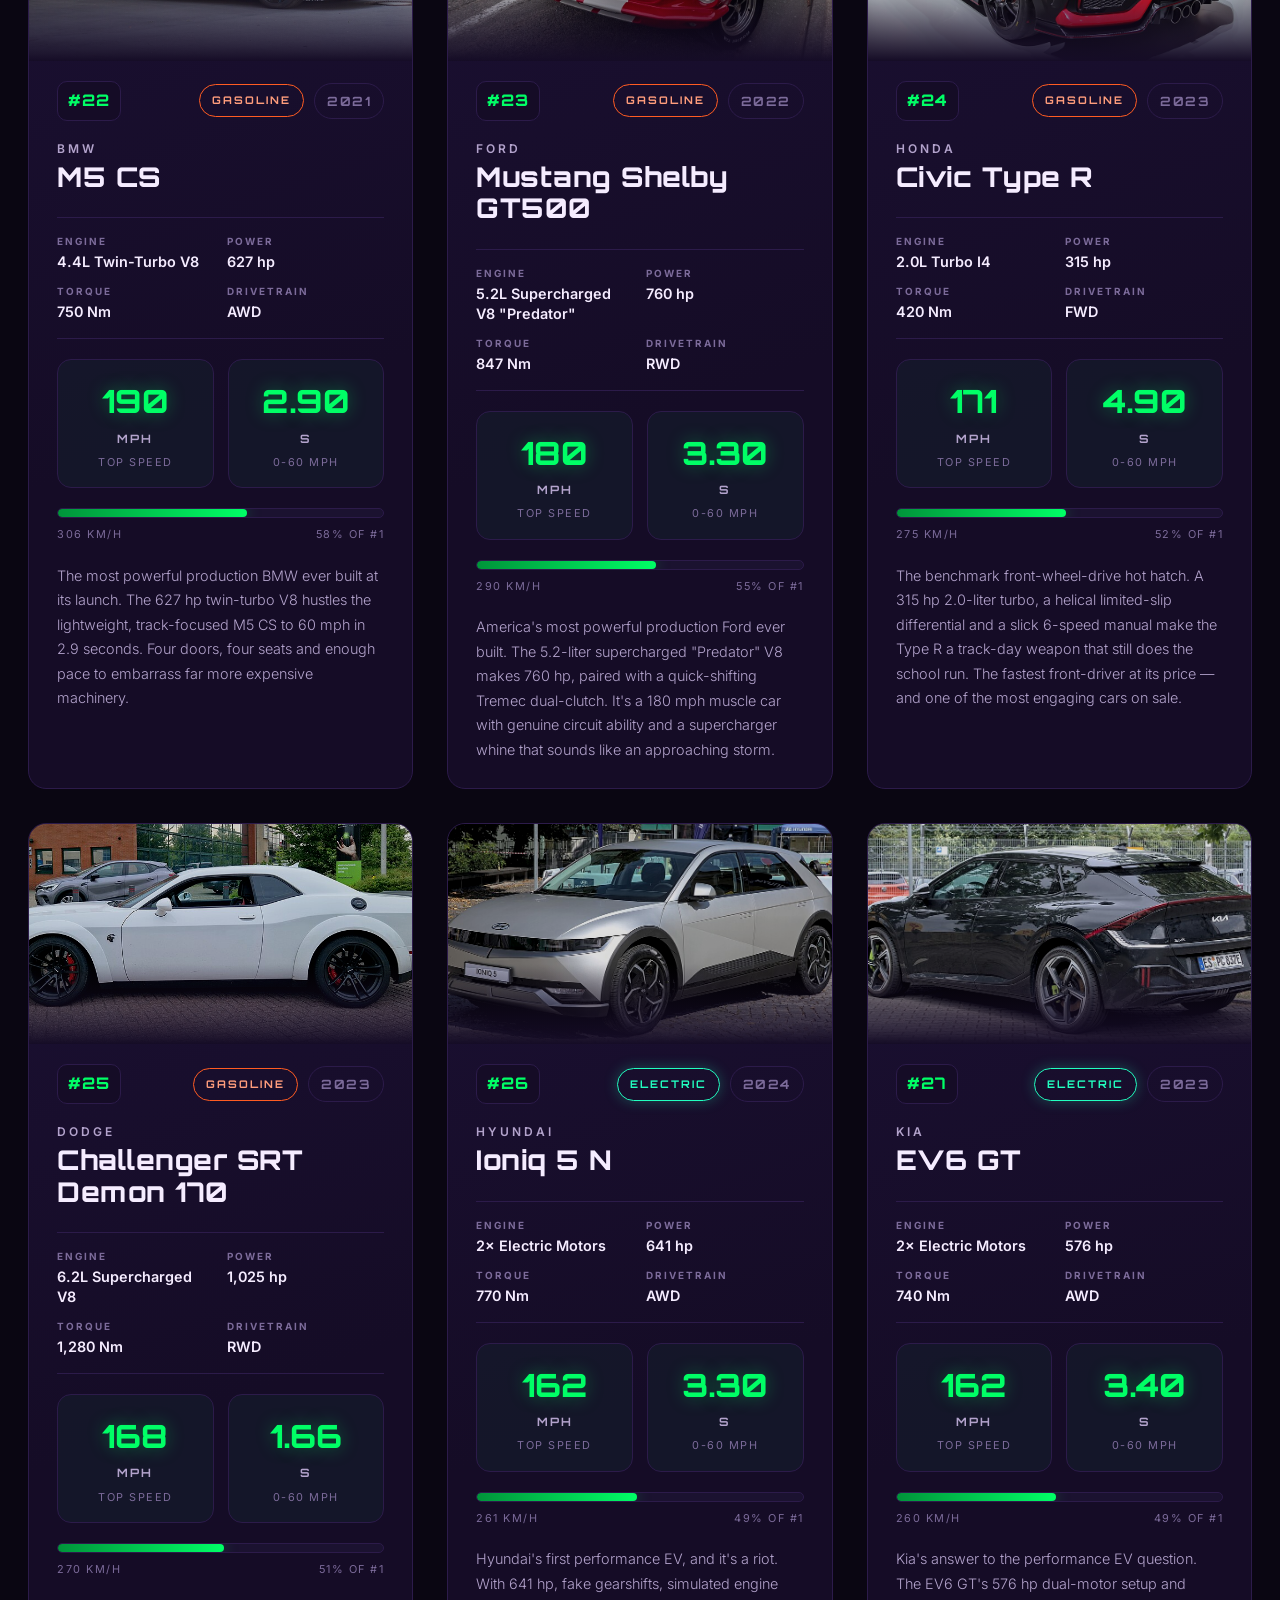
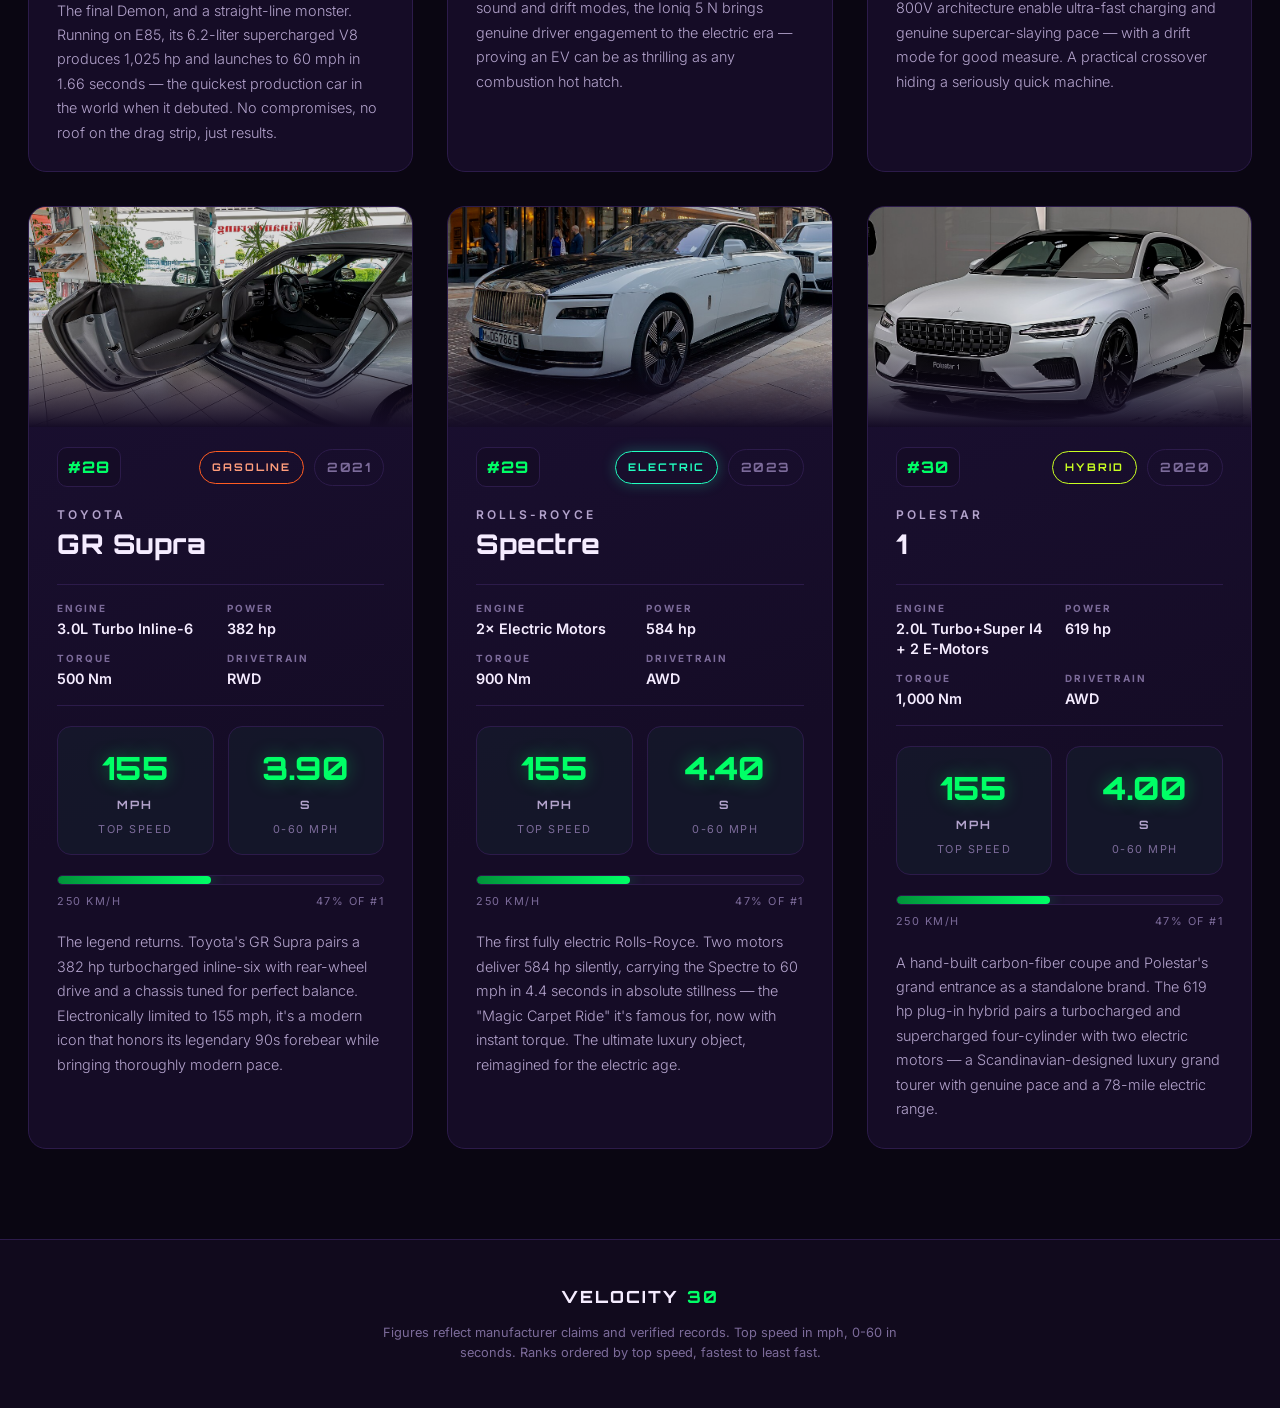
==== commit 97f594d6: "photos" ====
--- a/index.html
+++ b/index.html
@@ -14,7 +14,7 @@
   <nav class="nav" id="nav">
     <div class="nav-inner">
       <a href="#top" class="logo">
-        <span class="logo-bolt">⚡</span>VELOCITY<span class="accent">30</span>
+        VELOCITY<span class="accent">30</span>
       </a>
       <div class="nav-links">
         <a href="#leaderboard">Leaderboard</a>
@@ -26,7 +26,6 @@
   <header id="top" class="hero">
     <div class="hero-bg"></div>
     <div class="hero-content">
-      <p class="eyebrow">// THE DEFINITIVE INDEX OF SPEED</p>
       <h1>FASTEST CAR<br><span class="grad">OF EVERY MAJOR BRAND</span></h1>
       <p class="hero-sub">
         Motors that define true speed and the test of time. Blink and there gone. 
@@ -36,7 +35,7 @@
         <div class="stat"><span class="stat-num">330</span><span class="stat-label">mph Fastest</span></div>
         <div class="stat"><span class="stat-num">8</span><span class="stat-label">Electric</span></div>
       </div>
-      <a href="#leaderboard" class="hero-cta">VIEW THE RANKINGS <span>↓</span></a>
+      <a href="#leaderboard" class="hero-cta">Rankings below</a>
     </div>
   </header>
 
@@ -56,7 +55,7 @@
 
   <footer class="footer">
     <div class="footer-inner">
-      <p class="footer-brand"><span class="logo-bolt">⚡</span>VELOCITY<span class="accent">30</span></p>
+      <p class="footer-brand">VELOCITY<span class="accent">30</span></p>
       <p class="foot-note">Figures reflect manufacturer claims and verified records. Top speed in mph, 0-60 in seconds. Ranks ordered by top speed, fastest to least fast.</p>
     </div>
   </footer>
--- a/styles.css
+++ b/styles.css
@@ -3,15 +3,15 @@
   --green-dim: #00c94f;
   --green-dark: #00943a;
   --green-glow: rgba(0, 255, 102, 0.35);
-  --bg: #040605;
-  --bg-2: #070b09;
-  --card: #0a0f0c;
-  --card-2: #0d1410;
-  --line: #16301f;
+  --bg: #0a0612;
+  --bg-2: #110a1d;
+  --card: #150c26;
+  --card-2: #1b1033;
+  --line: #2c1b4a;
   --line-bright: #00ff6640;
-  --text: #eafff2;
-  --muted: #8fb39d;
-  --dim: #5d7a68;
+  --text: #f5ecff;
+  --muted: #b3a3cc;
+  --dim: #7c6b9a;
   --font-display: "Orbitron", sans-serif;
   --font-body: "Inter", sans-serif;
   --radius: 18px;
@@ -45,10 +45,10 @@
   width: 10px;
 }
 ::-webkit-scrollbar-track {
-  background: #050805;
+  background: #0c0716;
 }
 ::-webkit-scrollbar-thumb {
-  background: #123322;
+  background: #3b2563;
   border-radius: 8px;
 }
 ::-webkit-scrollbar-thumb:hover {
@@ -61,7 +61,7 @@
   inset: 0 0 auto 0;
   height: var(--nav-h);
   z-index: 50;
-  background: rgba(4, 6, 5, 0.72);
+  background: rgba(10, 6, 18, 0.72);
   backdrop-filter: blur(14px);
   border-bottom: 1px solid var(--line);
 }
@@ -143,8 +143,8 @@
   position: absolute;
   inset: 0;
   background:
-    radial-gradient(ellipse 80% 50% at 50% -10%, var(--green-glow), transparent 60%),
-    radial-gradient(ellipse 40% 40% at 85% 85%, rgba(0, 255, 102, 0.06), transparent 70%),
+    radial-gradient(ellipse 80% 50% at 50% -10%, rgba(120, 70, 230, 0.25), transparent 60%),
+    radial-gradient(ellipse 40% 40% at 85% 85%, rgba(120, 70, 230, 0.12), transparent 70%),
     linear-gradient(180deg, var(--bg) 0%, var(--bg-2) 100%);
 }
 
@@ -153,8 +153,8 @@
   position: absolute;
   inset: 0;
   background-image:
-    linear-gradient(rgba(0, 255, 102, 0.045) 1px, transparent 1px),
-    linear-gradient(90deg, rgba(0, 255, 102, 0.045) 1px, transparent 1px);
+    linear-gradient(rgba(150, 100, 255, 0.05) 1px, transparent 1px),
+    linear-gradient(90deg, rgba(150, 100, 255, 0.05) 1px, transparent 1px);
   background-size: 46px 46px;
   mask-image: radial-gradient(ellipse 70% 60% at 50% 40%, #000 30%, transparent 75%);
 }
@@ -359,6 +359,45 @@
   opacity: 1;
 }
 
+.card-img {
+  position: relative;
+  z-index: 1;
+  width: calc(100% + 56px);
+  margin: -30px -28px 20px;
+  overflow: hidden;
+  border-radius: 0;
+}
+
+.card-img img {
+  width: 100%;
+  height: 220px;
+  object-fit: cover;
+  display: block;
+  filter: brightness(0.85) contrast(1.05);
+  transition: filter 0.4s ease, transform 0.6s ease;
+}
+
+.card:hover .card-img img {
+  filter: brightness(0.95) contrast(1.05);
+  transform: scale(1.04);
+}
+
+.card-img::after {
+  content: "";
+  position: absolute;
+  bottom: 0;
+  left: 0;
+  right: 0;
+  height: 80px;
+  background: linear-gradient(to top, var(--card), transparent);
+  pointer-events: none;
+}
+
+.card-body {
+  position: relative;
+  z-index: 1;
+}
+
 .ghost-rank {
   position: absolute;
   top: -18px;
@@ -561,7 +600,7 @@
   z-index: 1;
   height: 10px;
   border-radius: 999px;
-  background: #101b14;
+  background: #1b1230;
   border: 1px solid var(--line);
   overflow: hidden;
   margin-bottom: 8px;
@@ -664,6 +703,13 @@
   .card {
     padding: 24px 20px 22px;
   }
+  .card-img {
+    width: calc(100% + 40px);
+    margin: -24px -20px 20px;
+  }
+  .card-img img {
+    height: 180px;
+  }
   .ghost-rank {
     font-size: 6rem;
   }
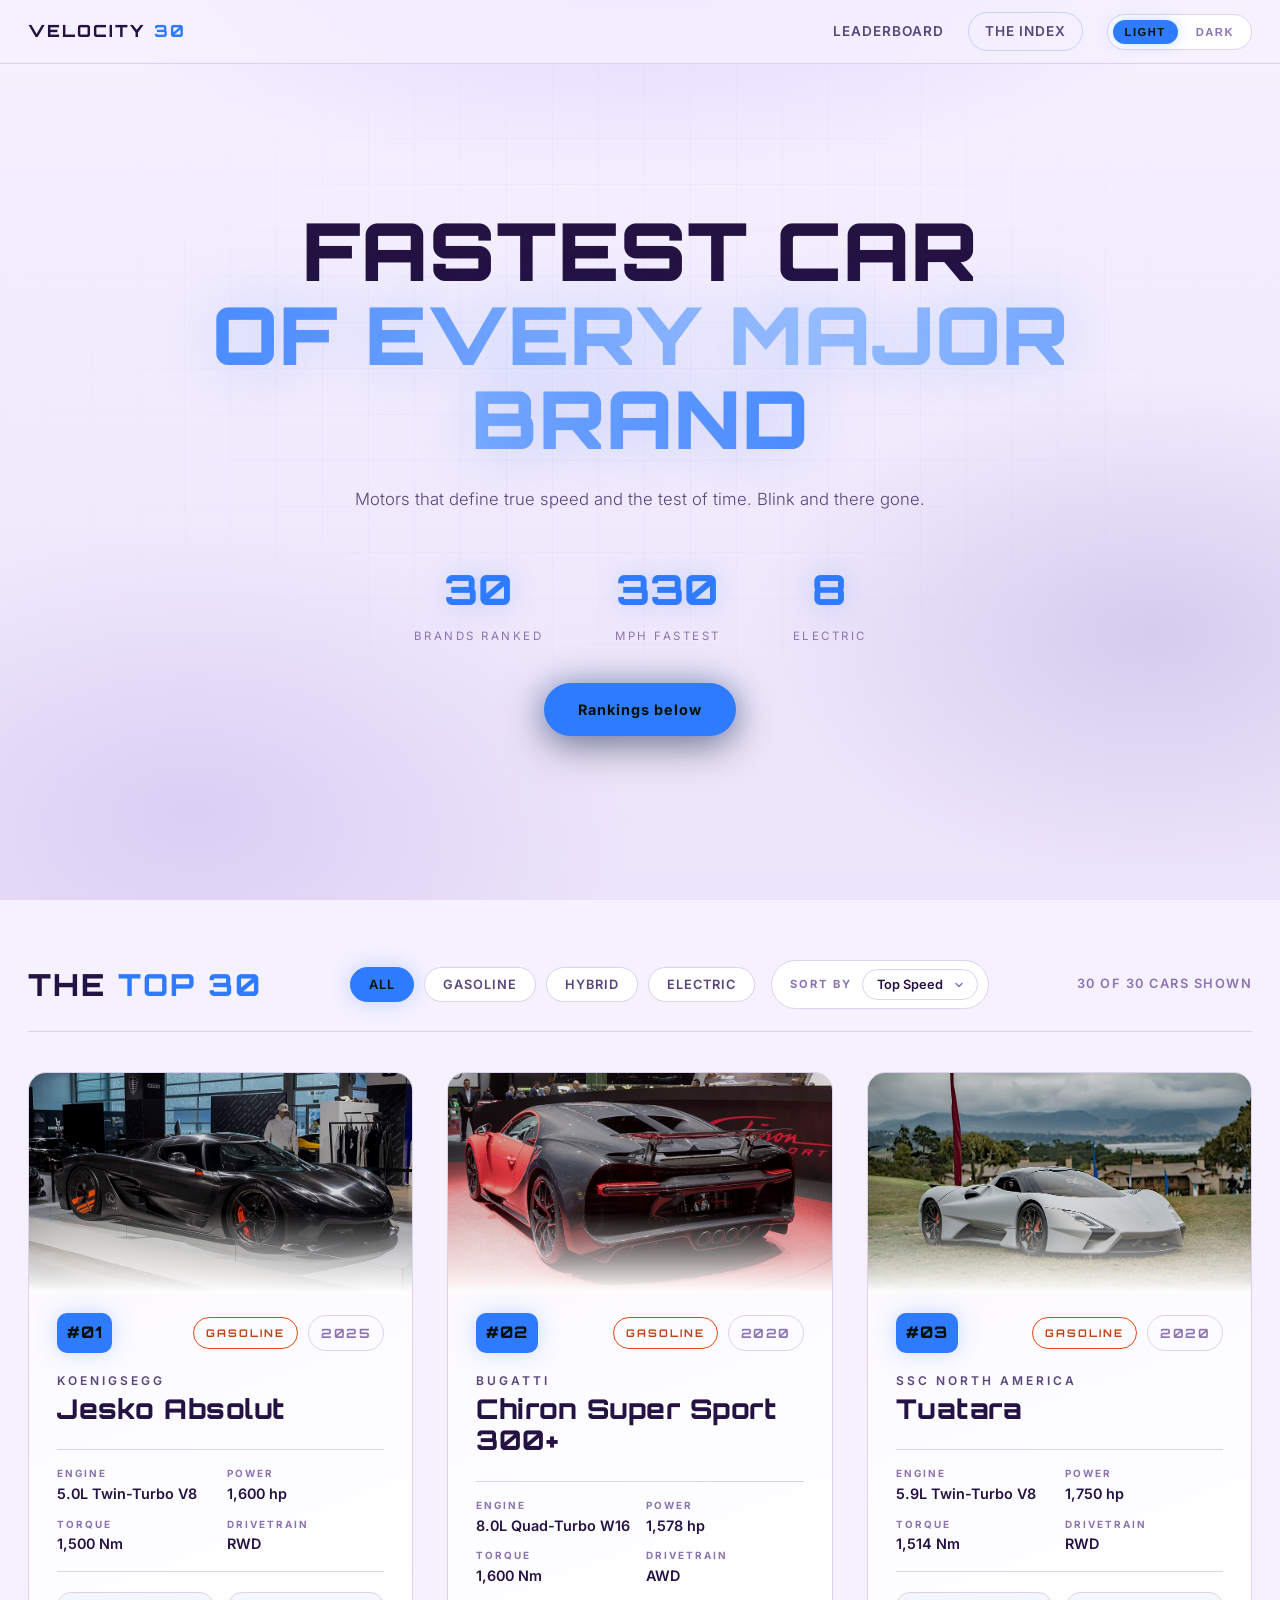
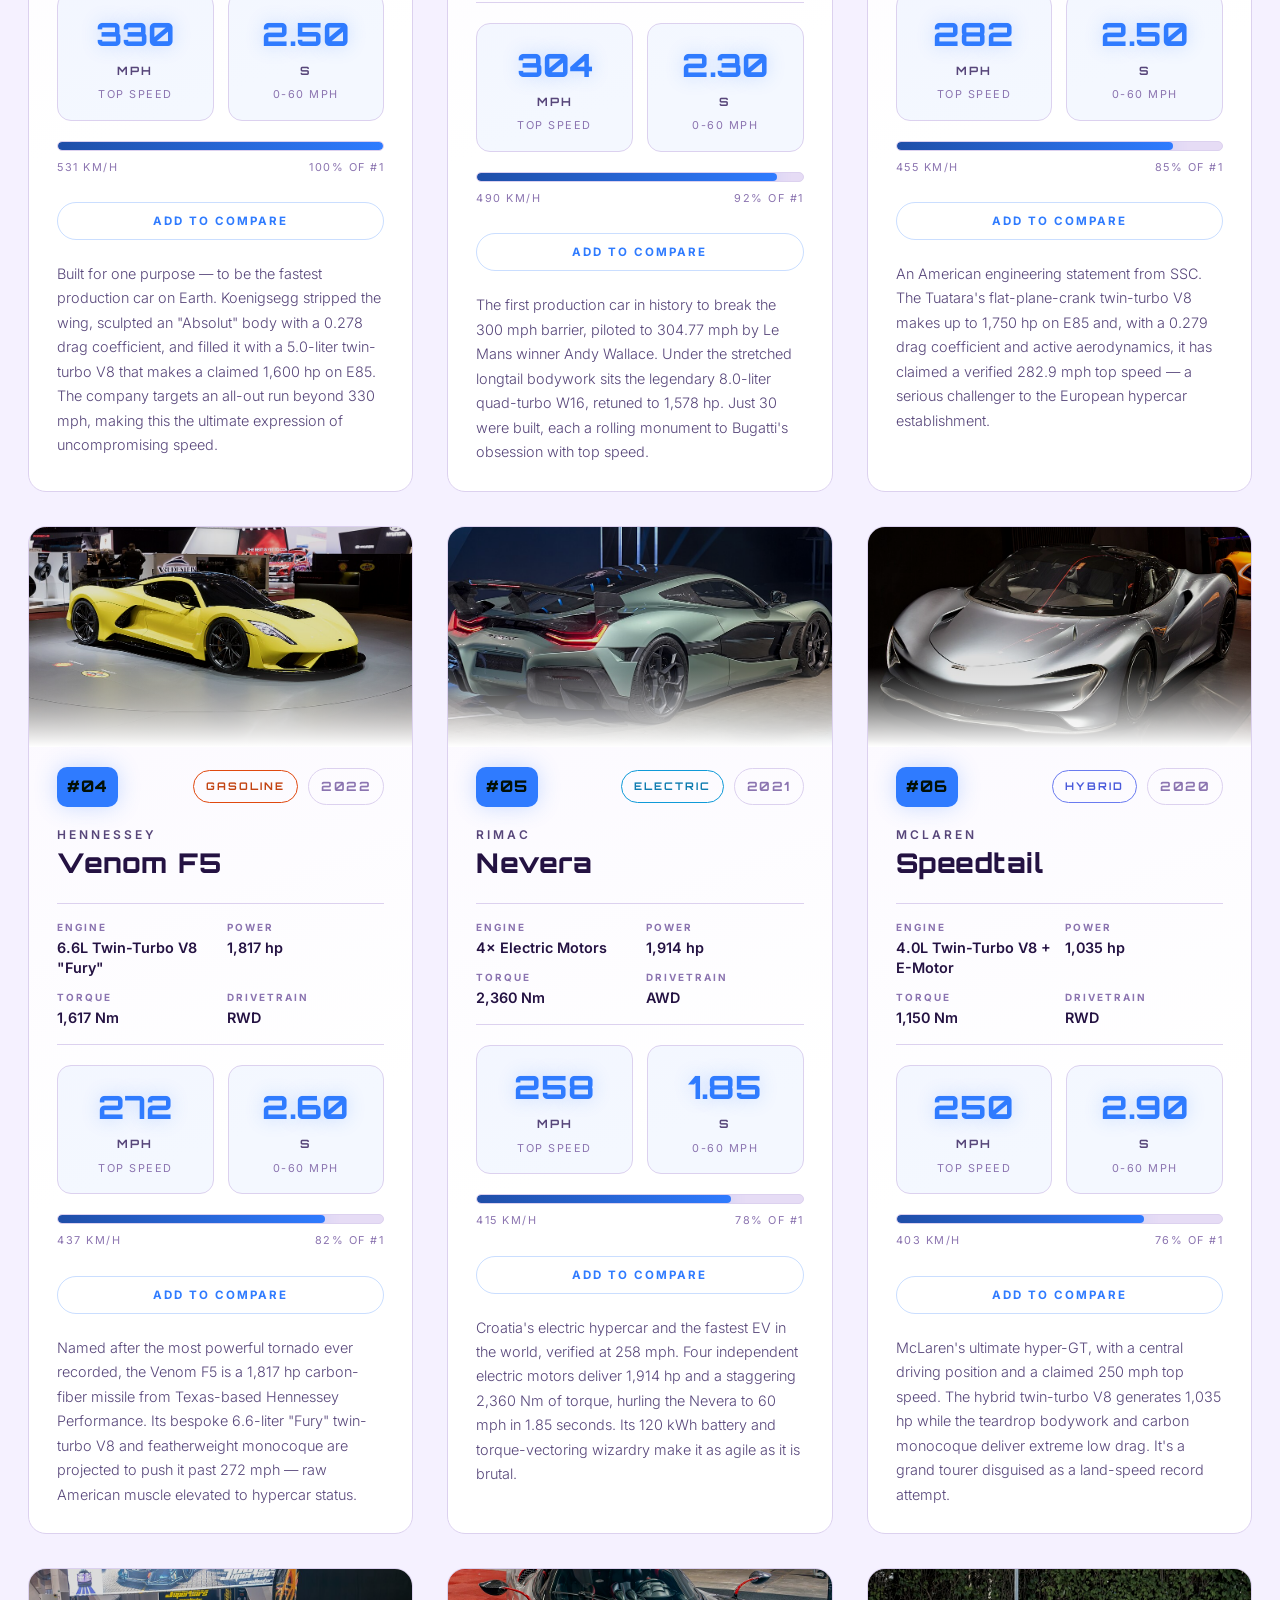
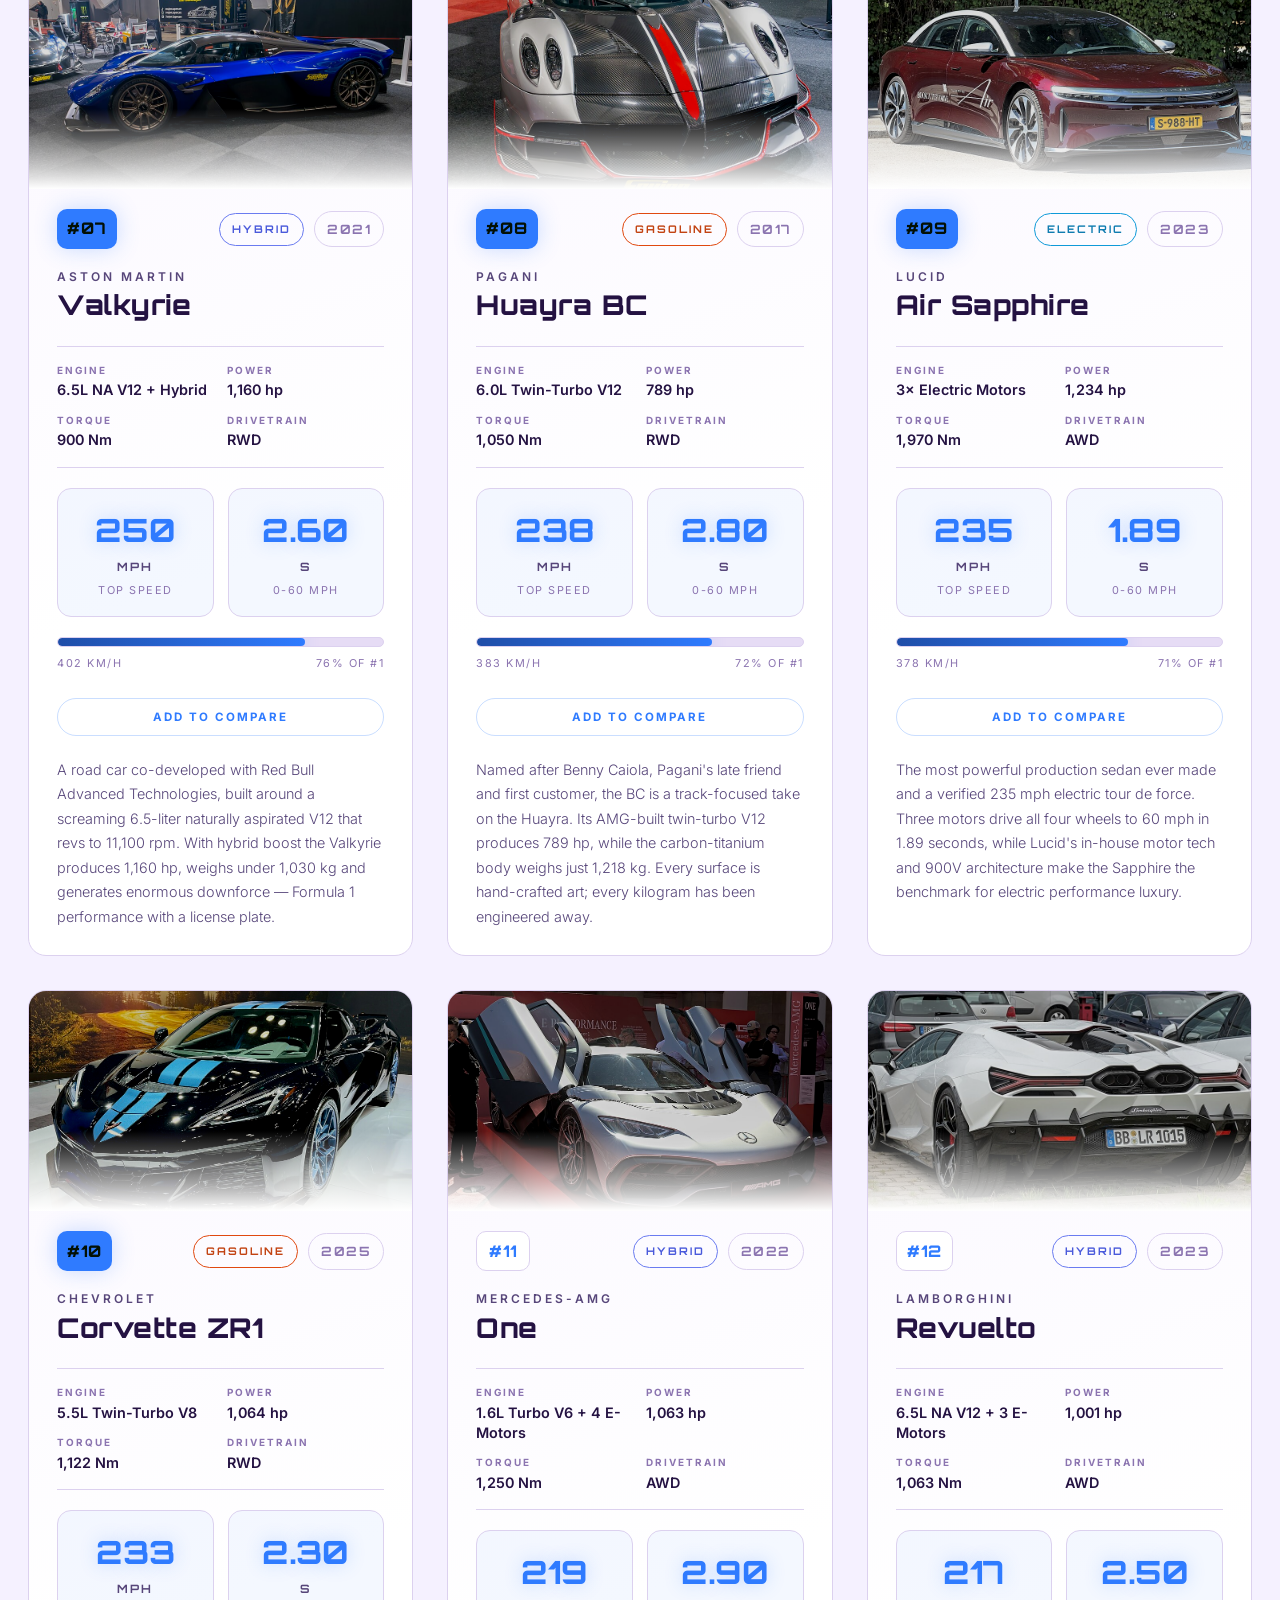
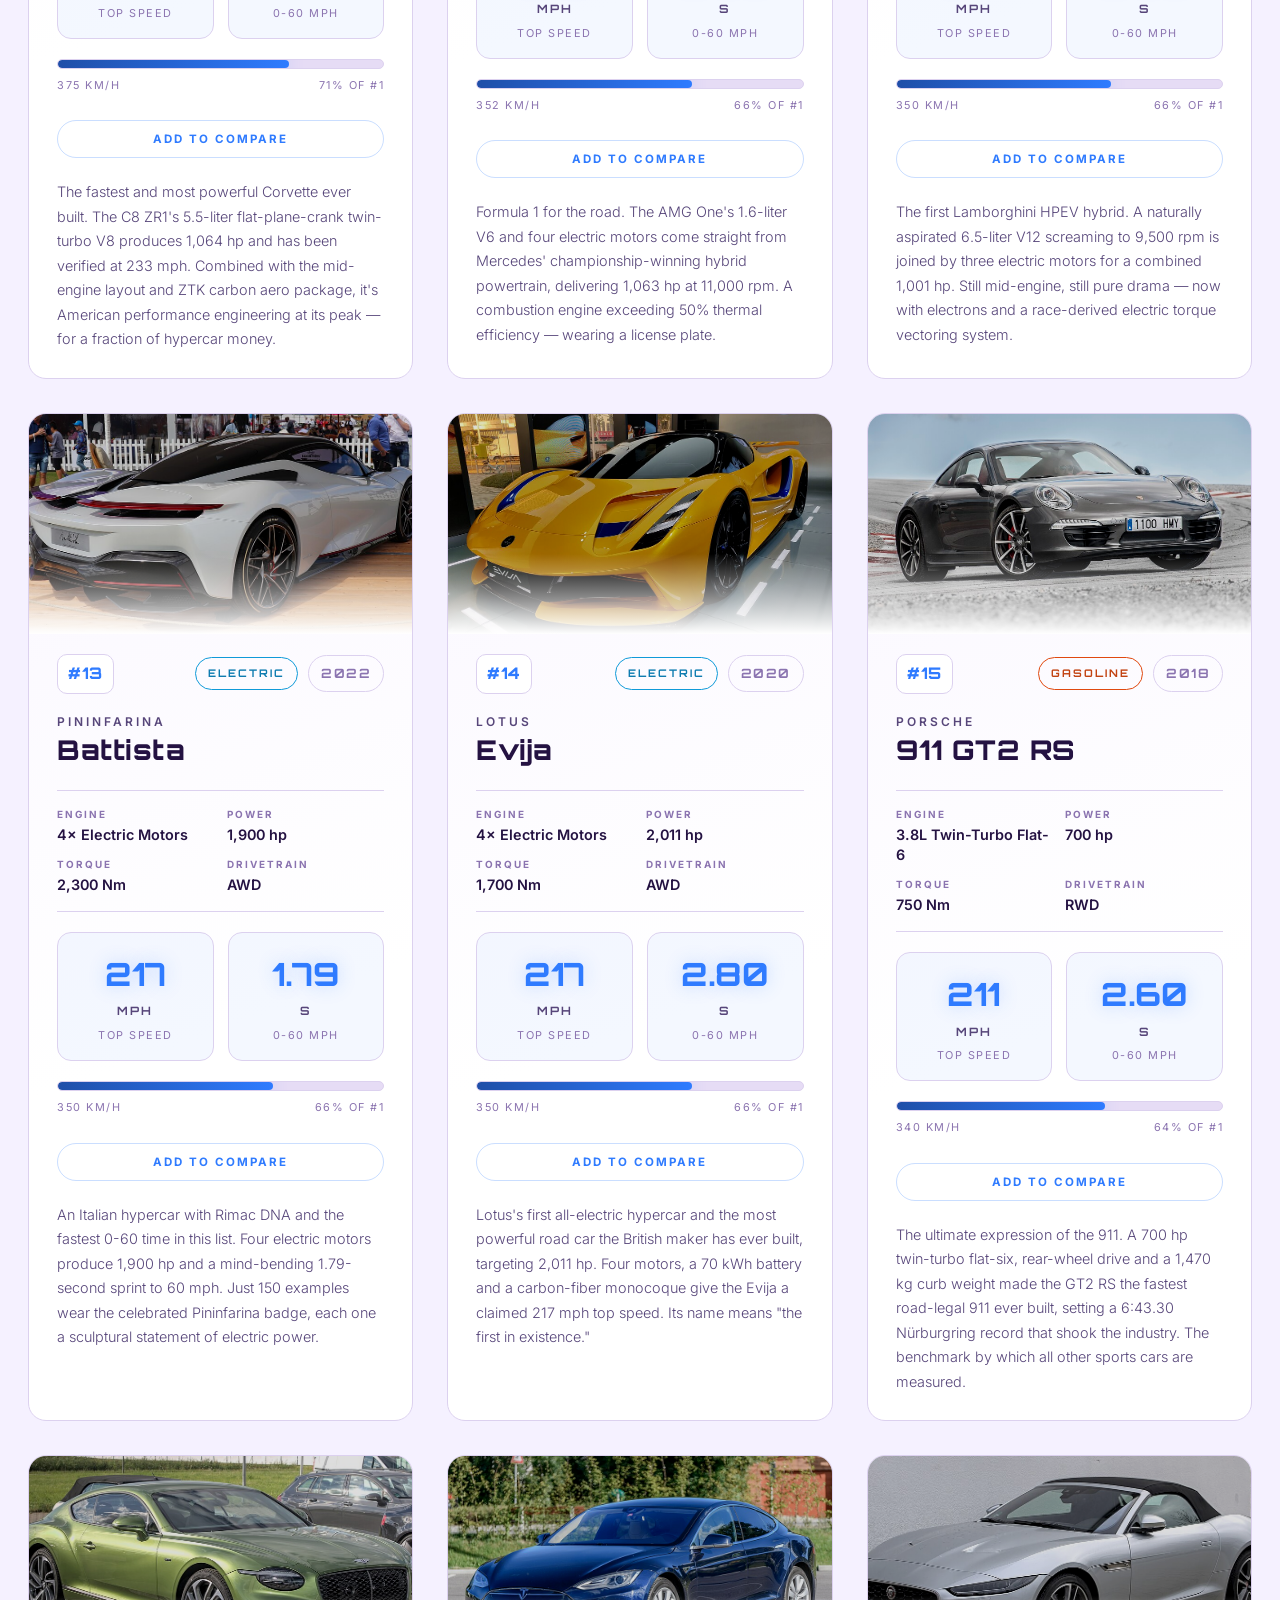
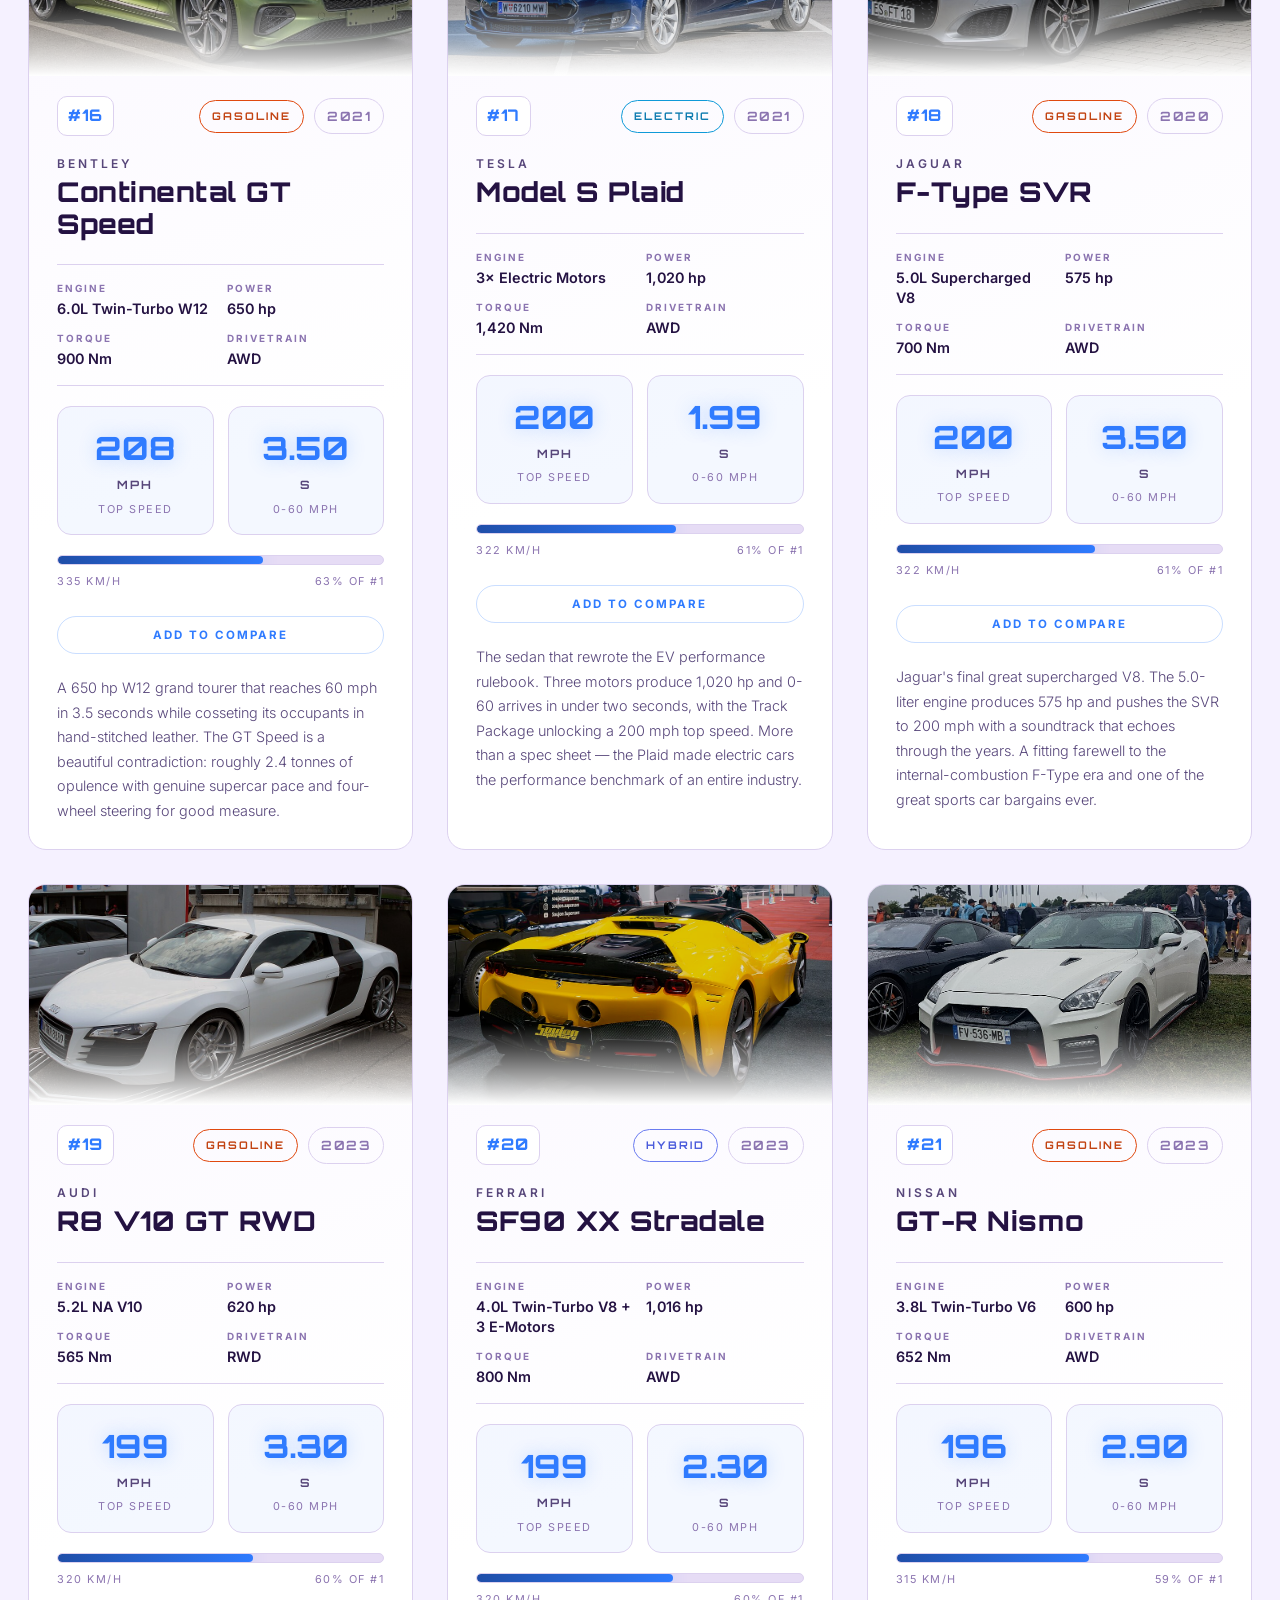
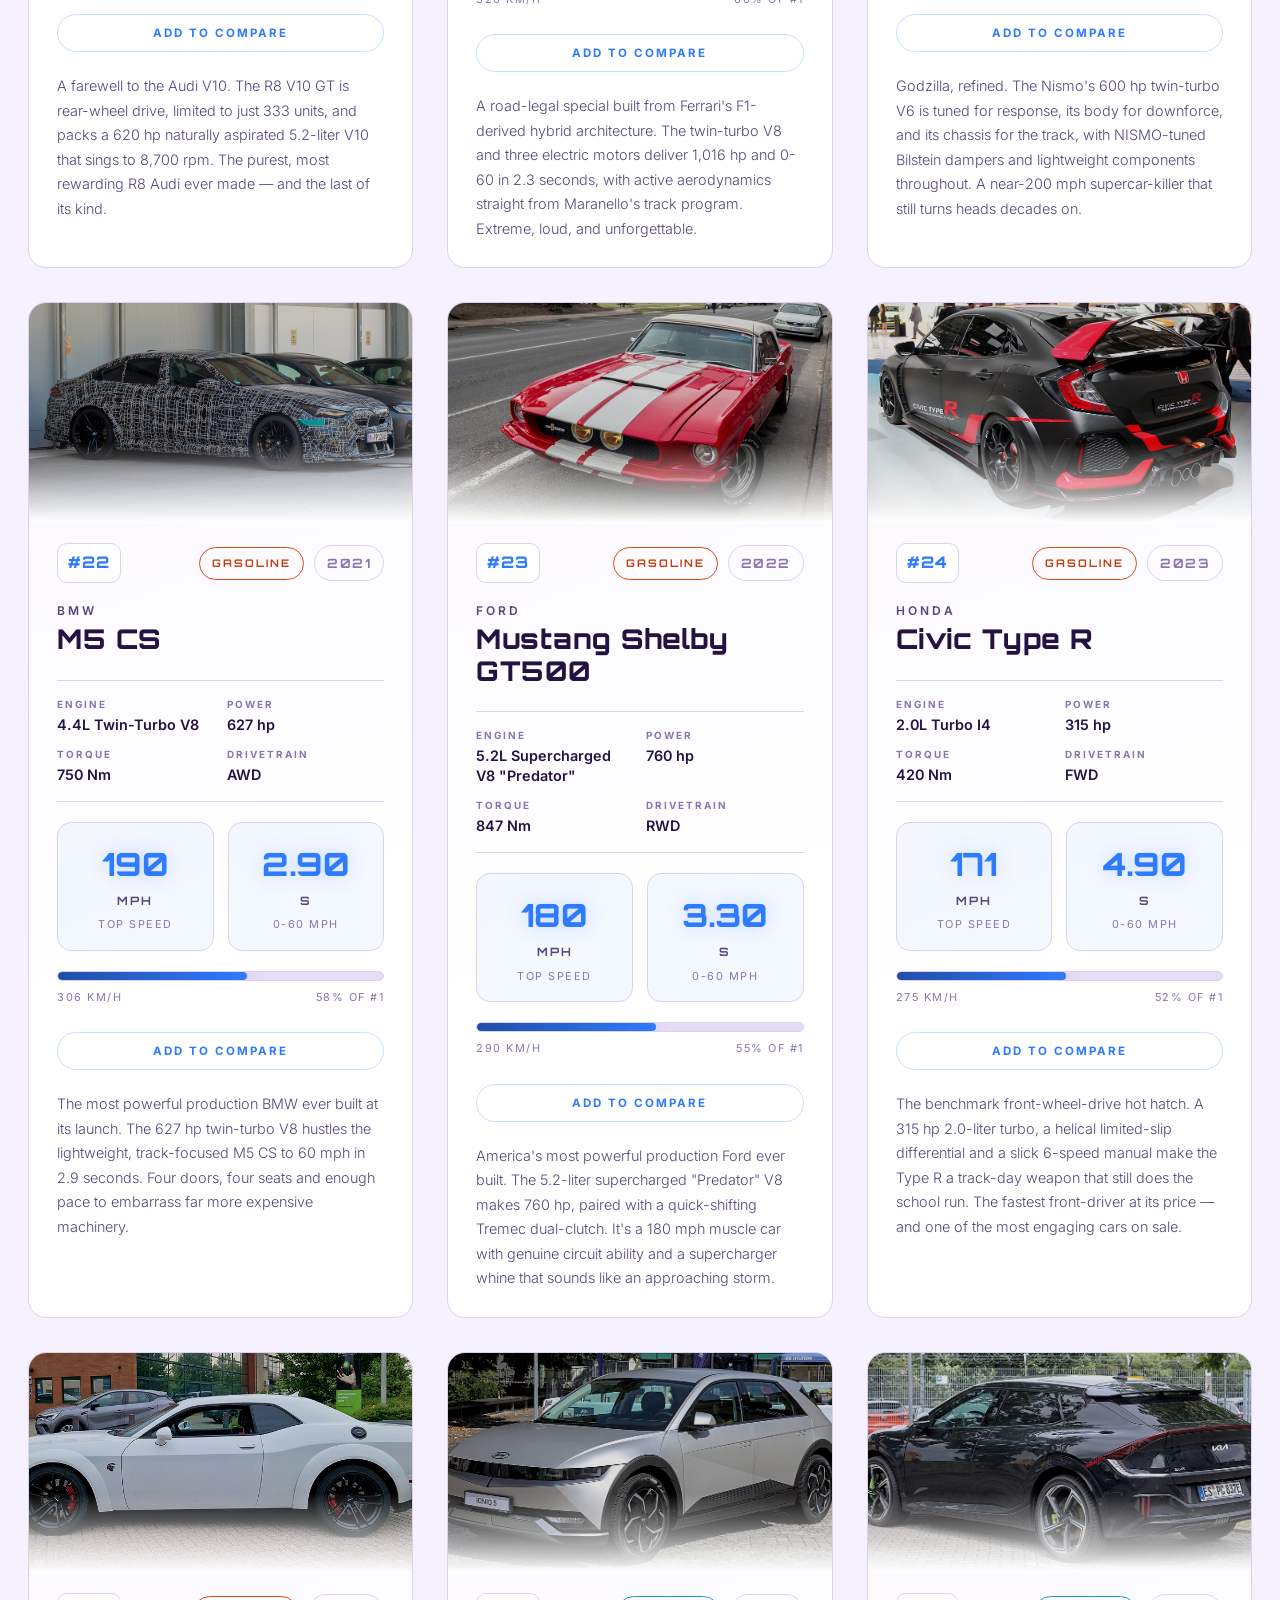
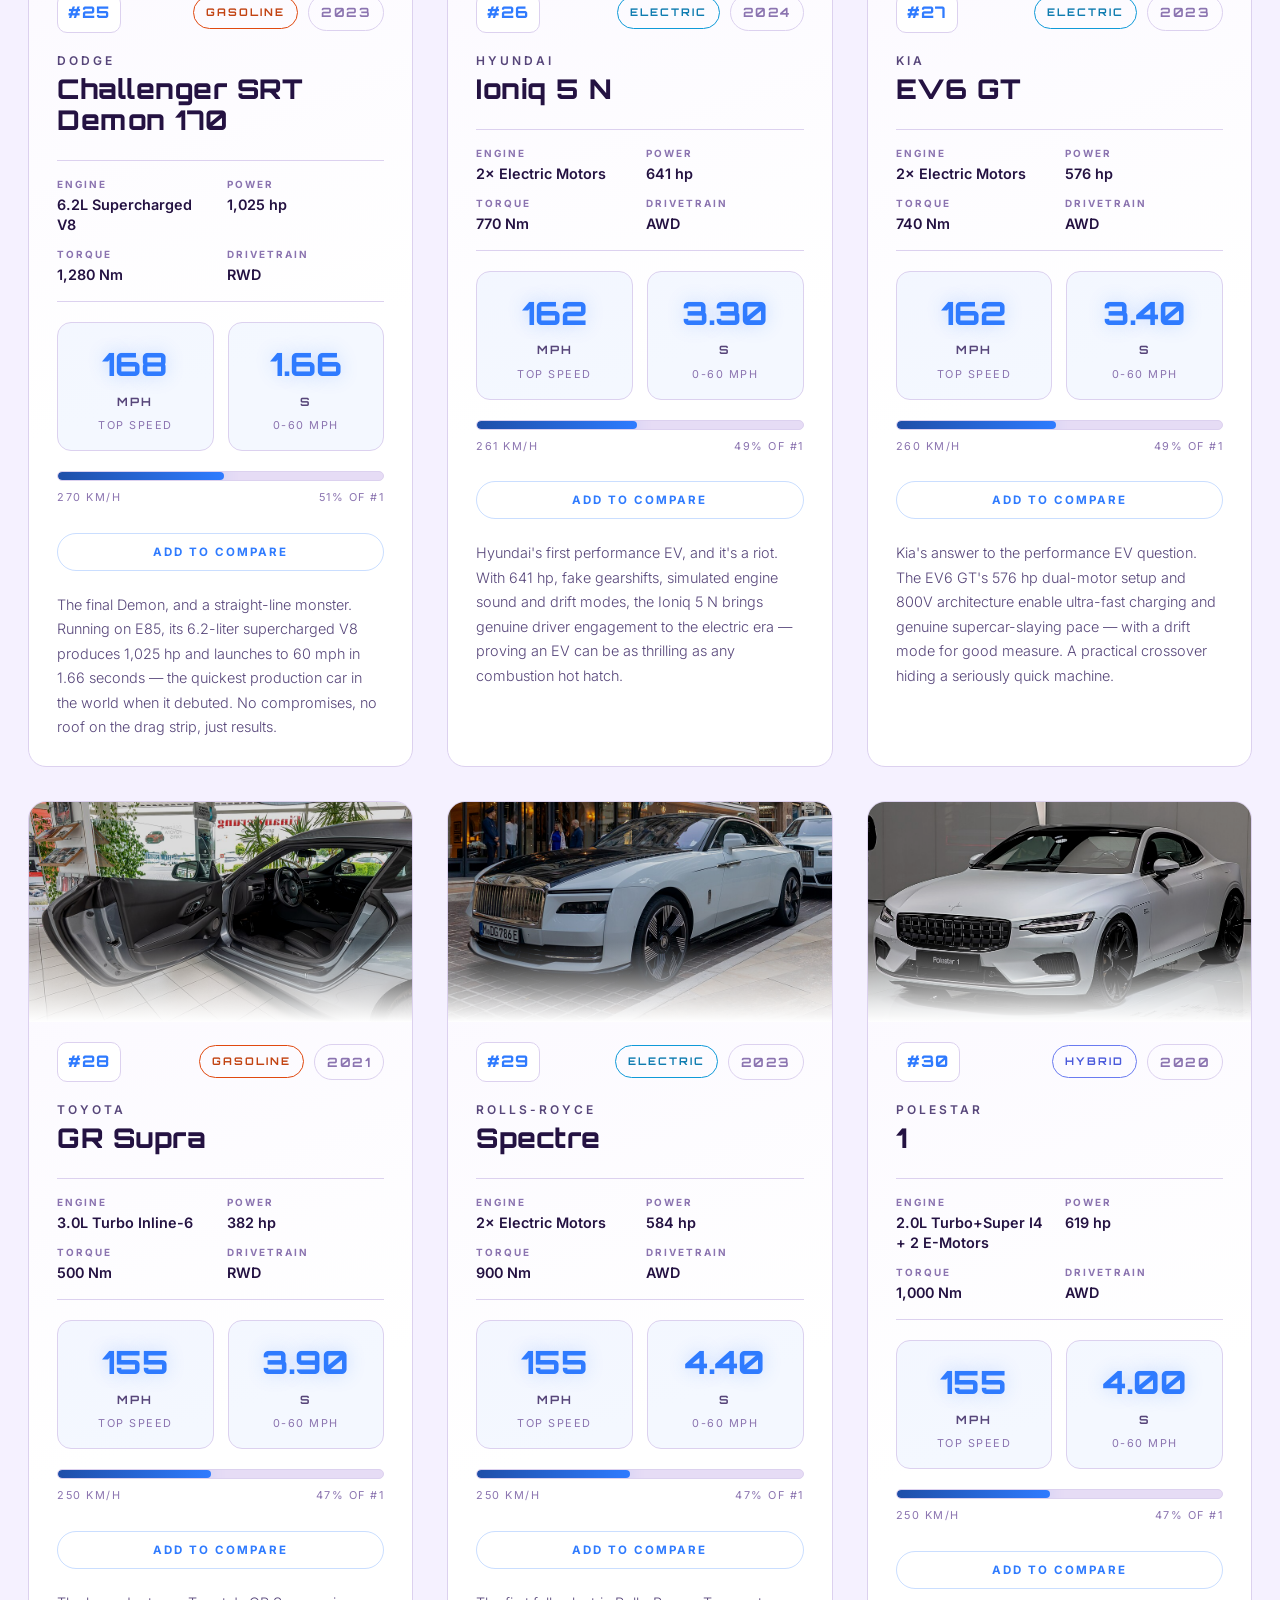
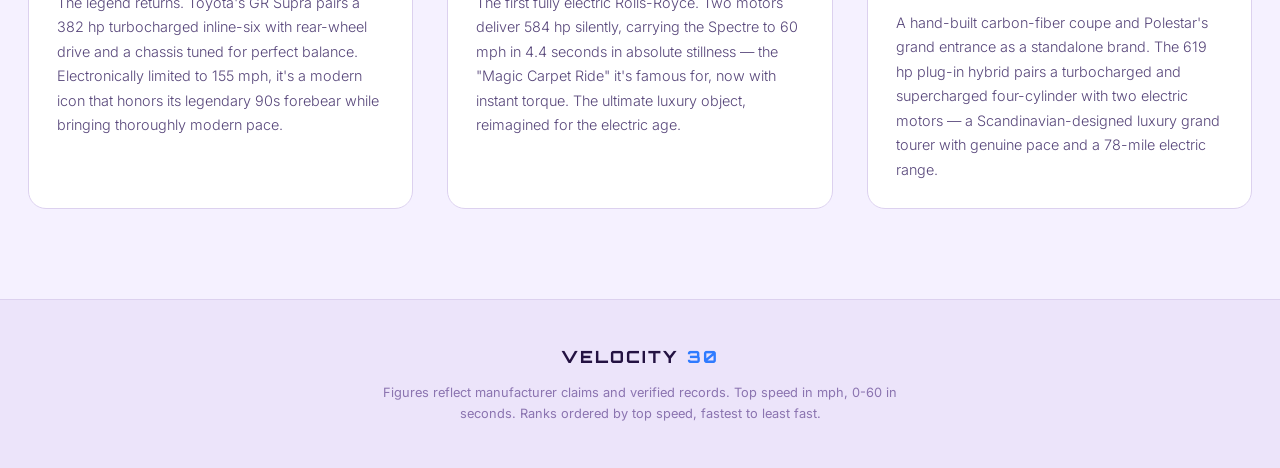
==== commit 2118200d: "simple additions" ====
--- a/index.html
+++ b/index.html
@@ -1,13 +1,23 @@
 <!DOCTYPE html>
 <html lang="en">
 <head>
-  <meta charset="UTF-8"
+  <meta charset="UTF-8">
   <meta name="viewport" content="width=device-width, initial-scale=1.0">
   <title>VELOCITY30 — The Fastest Cars Of The 30 Biggest Car Companies In The World</title>
   <link rel="preconnect" href="https://fonts.googleapis.com">
   <link rel="preconnect" href="https://fonts.gstatic.com" crossorigin>
   <link href="https://fonts.googleapis.com/css2?family=Orbitron:wght@500;700;800;900&family=Inter:wght@300;400;500;600;700&display=swap" rel="stylesheet">
   <link rel="stylesheet" href="styles.css">
+  <script>
+    (function () {
+      try {
+        var saved = localStorage.getItem("velocity30-theme");
+        if (saved === "light" || (!saved && window.matchMedia("(prefers-color-scheme: light)").matches)) {
+          document.documentElement.setAttribute("data-theme", "light");
+        }
+      } catch (e) {}
+    })();
+  </script>
 </head>
 <body>
 
@@ -19,6 +29,10 @@
       <div class="nav-links">
         <a href="#leaderboard">Leaderboard</a>
         <a href="#top" class="nav-cta">The Index</a>
+        <button class="theme-toggle" id="themeToggle" aria-label="Toggle color theme">
+          <span class="theme-icon sun">Light</span>
+          <span class="theme-icon moon">Dark</span>
+        </button>
       </div>
     </div>
   </nav>
@@ -42,11 +56,22 @@
   <main id="leaderboard">
     <div class="toolbar">
       <h2 class="section-title">THE <span class="accent">TOP 30</span></h2>
-      <div class="filter-chips" id="filters">
-        <button class="chip active" data-filter="all">All</button>
-        <button class="chip" data-filter="gas">Gasoline</button>
-        <button class="chip" data-filter="hybrid">Hybrid</button>
-        <button class="chip" data-filter="ev">Electric</button>
+      <div class="flex group">
+        <div class="filter-chips" id="filters">
+          <button class="chip active" data-filter="all">All</button>
+          <button class="chip" data-filter="gas">Gasoline</button>
+          <button class="chip" data-filter="hybrid">Hybrid</button>
+          <button class="chip" data-filter="ev">Electric</button>
+        </div>
+        <label class="sort-wrap">
+          <span class="sort-label">Sort by</span>
+          <select id="sort" class="sort-select">
+            <option value="topSpeed">Top Speed</option>
+            <option value="power">Power</option>
+            <option value="zeroSixty">0-60 mph</option>
+            <option value="year">Year</option>
+          </select>
+        </label>
       </div>
       <p class="count" id="count"></p>
     </div>
@@ -60,6 +85,25 @@
     </div>
   </footer>
 
+  <div class="compare-tray" id="compareTray" hidden>
+    <div class="compare-tray-inner">
+      <div class="compare-tray-items" id="compareItems"></div>
+      <div class="compare-tray-actions">
+        <button class="btn-clear" id="compareClear">Clear</button>
+        <button class="btn-compare" id="compareOpen" disabled>Compare</button>
+      </div>
+    </div>
+  </div>
+
+  <div class="modal" id="compareModal" hidden>
+    <div class="modal-backdrop" data-close></div>
+    <div class="modal-panel">
+      <button class="modal-close" data-close aria-label="Close">×</button>
+      <h3>COMPARE</h3>
+      <div id="compareTable"></div>
+    </div>
+  </div>
+
   <script src="script.js"></script>
 </body>
-</html>
+</html>
--- a/styles.css
+++ b/styles.css
@@ -1,21 +1,79 @@
 :root {
-  --green: #00ff66;
-  --green-dim: #00c94f;
-  --green-dark: #00943a;
-  --green-glow: rgba(0, 255, 102, 0.35);
-  --bg: #0a0612;
-  --bg-2: #110a1d;
-  --card: #150c26;
-  --card-2: #1b1033;
-  --line: #2c1b4a;
-  --line-bright: #00ff6640;
-  --text: #f5ecff;
-  --muted: #b3a3cc;
-  --dim: #7c6b9a;
+  --green: #2f7bff;
+  --green-dim: #2f6ae0;
+  --green-dark: #234daa;
+  --green-glow: rgba(47, 123, 255, 0.35);
+  --bg: #180b2e;
+  --bg-2: #22103f;
+  --card: #241040;
+  --card-2: #2d1550;
+  --line: #4a2b7a;
+  --line-bright: #2f7bff40;
+  --text: #f6efff;
+  --muted: #bfaadd;
+  --dim: #8b74b0;
   --font-display: "Orbitron", sans-serif;
   --font-body: "Inter", sans-serif;
   --radius: 18px;
   --nav-h: 64px;
+}
+
+/* ---------- LIGHT THEME ---------- */
+[data-theme="light"] {
+  --green: #2f7bff;
+  --green-dim: #2560d0;
+  --green-dark: #1f4ea8;
+  --green-glow: rgba(47, 123, 255, 0.25);
+  --bg: #f5f1ff;
+  --bg-2: #ece4fa;
+  --card: #ffffff;
+  --card-2: #faf7ff;
+  --line: #dcd1ef;
+  --line-bright: #2f7bff40;
+  --text: #241242;
+  --muted: #57467a;
+  --dim: #8b74b0;
+}
+
+[data-theme="light"] .nav {
+  background: rgba(245, 241, 255, 0.78);
+}
+
+[data-theme="light"] ::-webkit-scrollbar-track {
+  background: #e6dcf5;
+}
+[data-theme="light"] ::-webkit-scrollbar-thumb {
+  background: #b9a4dd;
+}
+
+[data-theme="light"] .speedbar {
+  background: #e6dcf5;
+}
+
+[data-theme="light"] .hero-bg {
+  background:
+    radial-gradient(ellipse 80% 50% at 50% -10%, rgba(120, 70, 255, 0.2), transparent 60%),
+    radial-gradient(ellipse 50% 45% at 15% 90%, rgba(90, 40, 200, 0.12), transparent 70%),
+    radial-gradient(ellipse 45% 40% at 90% 70%, rgba(60, 30, 160, 0.14), transparent 70%),
+    linear-gradient(180deg, var(--bg) 0%, var(--bg-2) 100%);
+}
+
+[data-theme="light"] .tag-ev {
+  border-color: #0f9ad8;
+  color: #0f7cb0;
+  box-shadow: none;
+}
+[data-theme="light"] .tag-hybrid {
+  border-color: #6a7bf0;
+  color: #4a5adb;
+}
+[data-theme="light"] .tag-gas {
+  border-color: #e0490f;
+  color: #c24312;
+}
+
+[hidden] {
+  display: none !important;
 }
 
 * {
@@ -143,8 +201,9 @@
   position: absolute;
   inset: 0;
   background:
-    radial-gradient(ellipse 80% 50% at 50% -10%, rgba(120, 70, 230, 0.25), transparent 60%),
-    radial-gradient(ellipse 40% 40% at 85% 85%, rgba(120, 70, 230, 0.12), transparent 70%),
+    radial-gradient(ellipse 80% 50% at 50% -10%, rgba(140, 60, 255, 0.4), transparent 60%),
+    radial-gradient(ellipse 50% 45% at 15% 90%, rgba(90, 40, 200, 0.28), transparent 70%),
+    radial-gradient(ellipse 45% 40% at 90% 70%, rgba(60, 30, 160, 0.3), transparent 70%),
     linear-gradient(180deg, var(--bg) 0%, var(--bg-2) 100%);
 }
 
@@ -153,8 +212,8 @@
   position: absolute;
   inset: 0;
   background-image:
-    linear-gradient(rgba(150, 100, 255, 0.05) 1px, transparent 1px),
-    linear-gradient(90deg, rgba(150, 100, 255, 0.05) 1px, transparent 1px);
+    linear-gradient(rgba(170, 120, 255, 0.06) 1px, transparent 1px),
+    linear-gradient(90deg, rgba(170, 120, 255, 0.06) 1px, transparent 1px);
   background-size: 46px 46px;
   mask-image: radial-gradient(ellipse 70% 60% at 50% 40%, #000 30%, transparent 75%);
 }
@@ -185,7 +244,7 @@
 }
 
 .grad {
-  background: linear-gradient(100deg, #00ff66 0%, #7dffb2 50%, #00ff66 100%);
+  background: linear-gradient(100deg, #4d8dff 0%, #9fc3ff 50%, #4d8dff 100%);
   -webkit-background-clip: text;
   background-clip: text;
   -webkit-text-fill-color: transparent;
@@ -343,7 +402,7 @@
   content: "";
   position: absolute;
   inset: 0;
-  background: radial-gradient(ellipse 90% 60% at 50% 0%, rgba(0, 255, 102, 0.08), transparent 60%);
+  background: radial-gradient(ellipse 90% 60% at 50% 0%, rgba(47, 123, 255, 0.08), transparent 60%);
   opacity: 0;
   transition: opacity 0.3s ease;
   pointer-events: none;
@@ -352,7 +411,7 @@
 .card:hover {
   transform: translateY(-6px);
   border-color: var(--line-bright);
-  box-shadow: 0 24px 60px rgba(0, 0, 0, 0.55), 0 0 0 1px var(--line-bright), 0 0 44px rgba(0, 255, 102, 0.12);
+  box-shadow: 0 24px 60px rgba(0, 0, 0, 0.55), 0 0 0 1px var(--line-bright), 0 0 44px rgba(47, 123, 255, 0.12);
 }
 
 .card:hover::before {
@@ -407,7 +466,7 @@
   font-size: 7.5rem;
   line-height: 1;
   color: transparent;
-  -webkit-text-stroke: 1px rgba(0, 255, 102, 0.12);
+  -webkit-text-stroke: 1px rgba(47, 123, 255, 0.12);
   pointer-events: none;
   user-select: none;
   z-index: 0;
@@ -468,14 +527,14 @@
 }
 
 .tag-ev {
-  border-color: #22ffc0;
-  color: #22ffc0;
-  box-shadow: 0 0 14px rgba(34, 255, 192, 0.25);
+  border-color: #33ccff;
+  color: #33ccff;
+  box-shadow: 0 0 14px rgba(51, 204, 255, 0.25);
 }
 
 .tag-hybrid {
-  border-color: #c9ff22;
-  color: #c9ff22;
+  border-color: #7a8cff;
+  color: #7a8cff;
 }
 
 .tag-gas {
@@ -559,7 +618,7 @@
 }
 
 .metric {
-  background: rgba(0, 255, 102, 0.04);
+  background: rgba(47, 123, 255, 0.05);
   border: 1px solid var(--line);
   border-radius: 14px;
   padding: 16px;
@@ -652,6 +711,344 @@
   }
 }
 
+/* ---------- TOOLBAR / SORT ---------- */
+.flex.group {
+  display: flex;
+  align-items: center;
+  flex-wrap: wrap;
+  gap: 16px;
+}
+
+.sort-wrap {
+  display: inline-flex;
+  align-items: center;
+  gap: 10px;
+  background: var(--card);
+  border: 1px solid var(--line);
+  border-radius: 999px;
+  padding: 8px 10px 8px 18px;
+}
+
+.sort-label {
+  font-size: 0.7rem;
+  font-weight: 700;
+  letter-spacing: 2px;
+  text-transform: uppercase;
+  color: var(--dim);
+  white-space: nowrap;
+}
+
+.sort-select {
+  font-family: var(--font-body);
+  font-size: 0.8rem;
+  font-weight: 600;
+  color: var(--text);
+  background-color: var(--card);
+  background-image: url("data:image/svg+xml;charset=UTF-8,%3Csvg xmlns='http://www.w3.org/2000/svg' width='12' height='12' viewBox='0 0 24 24' fill='none' stroke='%238b74b0' stroke-width='3' stroke-linecap='round' stroke-linejoin='round'%3E%3Cpolyline points='6 9 12 15 18 9'/%3E%3C/svg%3E");
+  background-repeat: no-repeat;
+  background-position: right 12px center;
+  background-size: 12px;
+  border: 1px solid var(--line);
+  border-radius: 999px;
+  padding: 7px 34px 7px 14px;
+  cursor: pointer;
+  appearance: none;
+  -webkit-appearance: none;
+}
+
+.sort-select:focus-visible {
+  outline: 2px solid var(--green);
+  outline-offset: 2px;
+}
+
+/* ---------- THEME TOGGLE ---------- */
+.theme-toggle {
+  display: inline-flex;
+  align-items: center;
+  gap: 6px;
+  background: var(--card);
+  border: 1px solid var(--line);
+  border-radius: 999px;
+  padding: 5px;
+  cursor: pointer;
+  transition: border-color 0.2s ease, box-shadow 0.2s ease;
+}
+
+.theme-toggle:hover {
+  border-color: var(--line-bright);
+  box-shadow: 0 0 16px var(--green-glow);
+}
+
+.theme-icon {
+  display: inline-flex;
+  align-items: center;
+  justify-content: center;
+  padding: 6px 12px;
+  border-radius: 999px;
+  font-size: 0.7rem;
+  font-weight: 700;
+  letter-spacing: 1.5px;
+  text-transform: uppercase;
+  color: var(--dim);
+  transition: all 0.2s ease;
+}
+
+.theme-icon.active {
+  background: var(--green);
+  color: #031004;
+  box-shadow: 0 0 14px var(--green-glow);
+}
+
+/* ---------- COMPARE BUTTON ---------- */
+.compare-btn {
+  position: relative;
+  z-index: 1;
+  width: 100%;
+  margin: 6px 0 22px;
+  padding: 11px;
+  font-family: var(--font-body);
+  font-size: 0.72rem;
+  font-weight: 700;
+  letter-spacing: 2px;
+  text-transform: uppercase;
+  color: var(--green);
+  background: transparent;
+  border: 1px solid var(--line-bright);
+  border-radius: 999px;
+  cursor: pointer;
+  transition: all 0.2s ease;
+}
+
+.compare-btn:hover {
+  border-color: var(--green);
+  box-shadow: 0 0 18px var(--green-glow);
+}
+
+.compare-btn.active {
+  background: var(--green);
+  color: #031004;
+  border-color: var(--green);
+  box-shadow: 0 0 22px var(--green-glow);
+}
+
+/* ---------- COMPARE TRAY ---------- */
+.compare-tray {
+  position: fixed;
+  left: 0;
+  right: 0;
+  bottom: 0;
+  z-index: 60;
+  background: rgba(10, 6, 18, 0.85);
+  backdrop-filter: blur(14px);
+  border-top: 1px solid var(--line-bright);
+}
+
+[data-theme="light"] .compare-tray {
+  background: rgba(245, 241, 255, 0.88);
+}
+
+.compare-tray-inner {
+  max-width: 1280px;
+  margin: 0 auto;
+  padding: 14px 28px;
+  display: flex;
+  align-items: center;
+  justify-content: space-between;
+  gap: 18px;
+  flex-wrap: wrap;
+}
+
+.compare-tray-items {
+  display: flex;
+  align-items: center;
+  gap: 10px;
+  flex-wrap: wrap;
+}
+
+.compare-item {
+  display: inline-flex;
+  align-items: center;
+  gap: 8px;
+  padding: 6px 8px 6px 14px;
+  border: 1px solid var(--line);
+  border-radius: 999px;
+  background: var(--card);
+  font-size: 0.78rem;
+  font-weight: 600;
+  color: var(--text);
+}
+
+.compare-item-remove {
+  width: 22px;
+  height: 22px;
+  border-radius: 50%;
+  border: none;
+  background: var(--card-2);
+  color: var(--muted);
+  cursor: pointer;
+  font-size: 0.8rem;
+  line-height: 1;
+  transition: color 0.2s ease;
+}
+
+.compare-item-remove:hover {
+  color: var(--text);
+}
+
+.compare-tray-actions {
+  display: flex;
+  gap: 10px;
+}
+
+.btn-clear,
+.btn-compare {
+  font-family: var(--font-body);
+  font-size: 0.72rem;
+  font-weight: 700;
+  letter-spacing: 1.5px;
+  text-transform: uppercase;
+  padding: 10px 20px;
+  border-radius: 999px;
+  cursor: pointer;
+  transition: all 0.2s ease;
+}
+
+.btn-clear {
+  background: transparent;
+  color: var(--muted);
+  border: 1px solid var(--line);
+}
+
+.btn-clear:hover {
+  color: var(--text);
+  border-color: var(--line-bright);
+}
+
+.btn-compare {
+  background: var(--green);
+  color: #031004;
+  border: 1px solid var(--green);
+  box-shadow: 0 0 20px var(--green-glow);
+}
+
+.btn-compare:disabled {
+  opacity: 0.45;
+  box-shadow: none;
+  cursor: not-allowed;
+}
+
+/* ---------- COMPARE MODAL ---------- */
+body.modal-open {
+  overflow: hidden;
+}
+
+.modal {
+  position: fixed;
+  inset: 0;
+  z-index: 100;
+  display: flex;
+  align-items: center;
+  justify-content: center;
+  padding: 24px;
+}
+
+.modal-backdrop {
+  position: absolute;
+  inset: 0;
+  background: rgba(6, 3, 12, 0.72);
+  backdrop-filter: blur(6px);
+}
+
+[data-theme="light"] .modal-backdrop {
+  background: rgba(30, 15, 60, 0.35);
+}
+
+.modal-panel {
+  position: relative;
+  z-index: 1;
+  width: min(980px, 100%);
+  max-height: 86vh;
+  overflow: auto;
+  background: var(--bg);
+  border: 1px solid var(--line);
+  border-radius: var(--radius);
+  padding: 34px;
+  box-shadow: 0 30px 90px rgba(0, 0, 0, 0.6);
+}
+
+[data-theme="light"] .modal-panel {
+  background: #ffffff;
+}
+
+.modal-panel h3 {
+  font-family: var(--font-display);
+  font-weight: 800;
+  letter-spacing: 3px;
+  margin-bottom: 22px;
+}
+
+.modal-close {
+  position: absolute;
+  top: 14px;
+  right: 14px;
+  width: 34px;
+  height: 34px;
+  border-radius: 50%;
+  border: 1px solid var(--line);
+  background: var(--card);
+  color: var(--muted);
+  font-size: 1.1rem;
+  line-height: 1;
+  cursor: pointer;
+  transition: color 0.2s ease, border-color 0.2s ease;
+}
+
+.modal-close:hover {
+  color: var(--text);
+  border-color: var(--line-bright);
+}
+
+#compareTable {
+  overflow-x: auto;
+}
+
+#compareTable table {
+  width: 100%;
+  min-width: 560px;
+  border-collapse: collapse;
+  font-size: 0.85rem;
+}
+
+#compareTable th,
+#compareTable td {
+  text-align: left;
+  padding: 12px 14px;
+  border-bottom: 1px solid var(--line);
+  vertical-align: top;
+}
+
+#compareTable th {
+  font-family: var(--font-display);
+  font-size: 0.7rem;
+  letter-spacing: 2px;
+  text-transform: uppercase;
+  color: var(--muted);
+}
+
+#compareTable td:first-child {
+  font-size: 0.66rem;
+  letter-spacing: 2px;
+  text-transform: uppercase;
+  color: var(--dim);
+  font-weight: 700;
+  white-space: nowrap;
+}
+
+#compareTable td.best {
+  color: var(--green);
+  font-weight: 700;
+}
+
 /* ---------- FOOTER ---------- */
 .footer {
   border-top: 1px solid var(--line);
@@ -715,6 +1112,21 @@
   }
 }
 
+@media (max-width: 720px) {
+  .modal {
+    padding: 0;
+    align-items: flex-end;
+  }
+  .modal-panel {
+    max-height: 90vh;
+    border-radius: 18px 18px 0 0;
+    padding: 26px 16px;
+  }
+  .compare-tray-inner {
+    padding: 12px 18px;
+  }
+}
+
 @media (prefers-reduced-motion: reduce) {
   .reveal {
     opacity: 1;
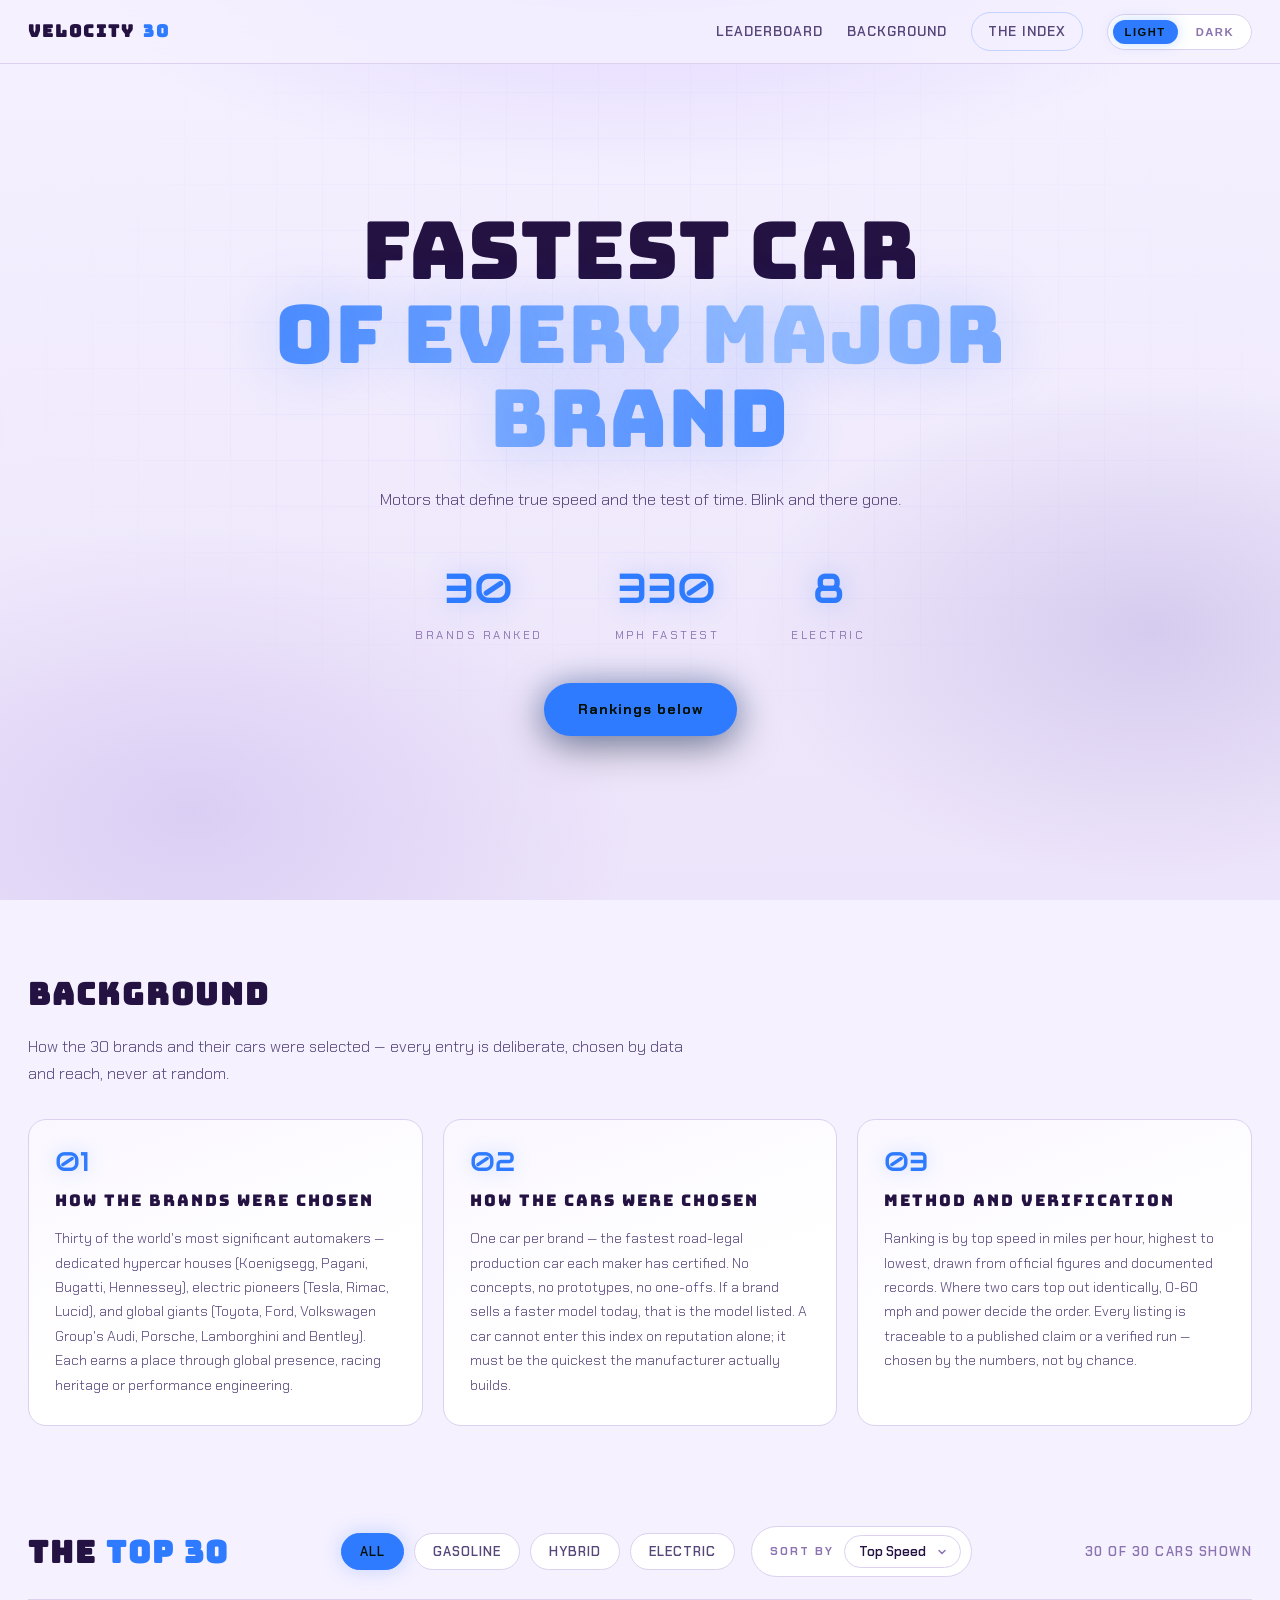
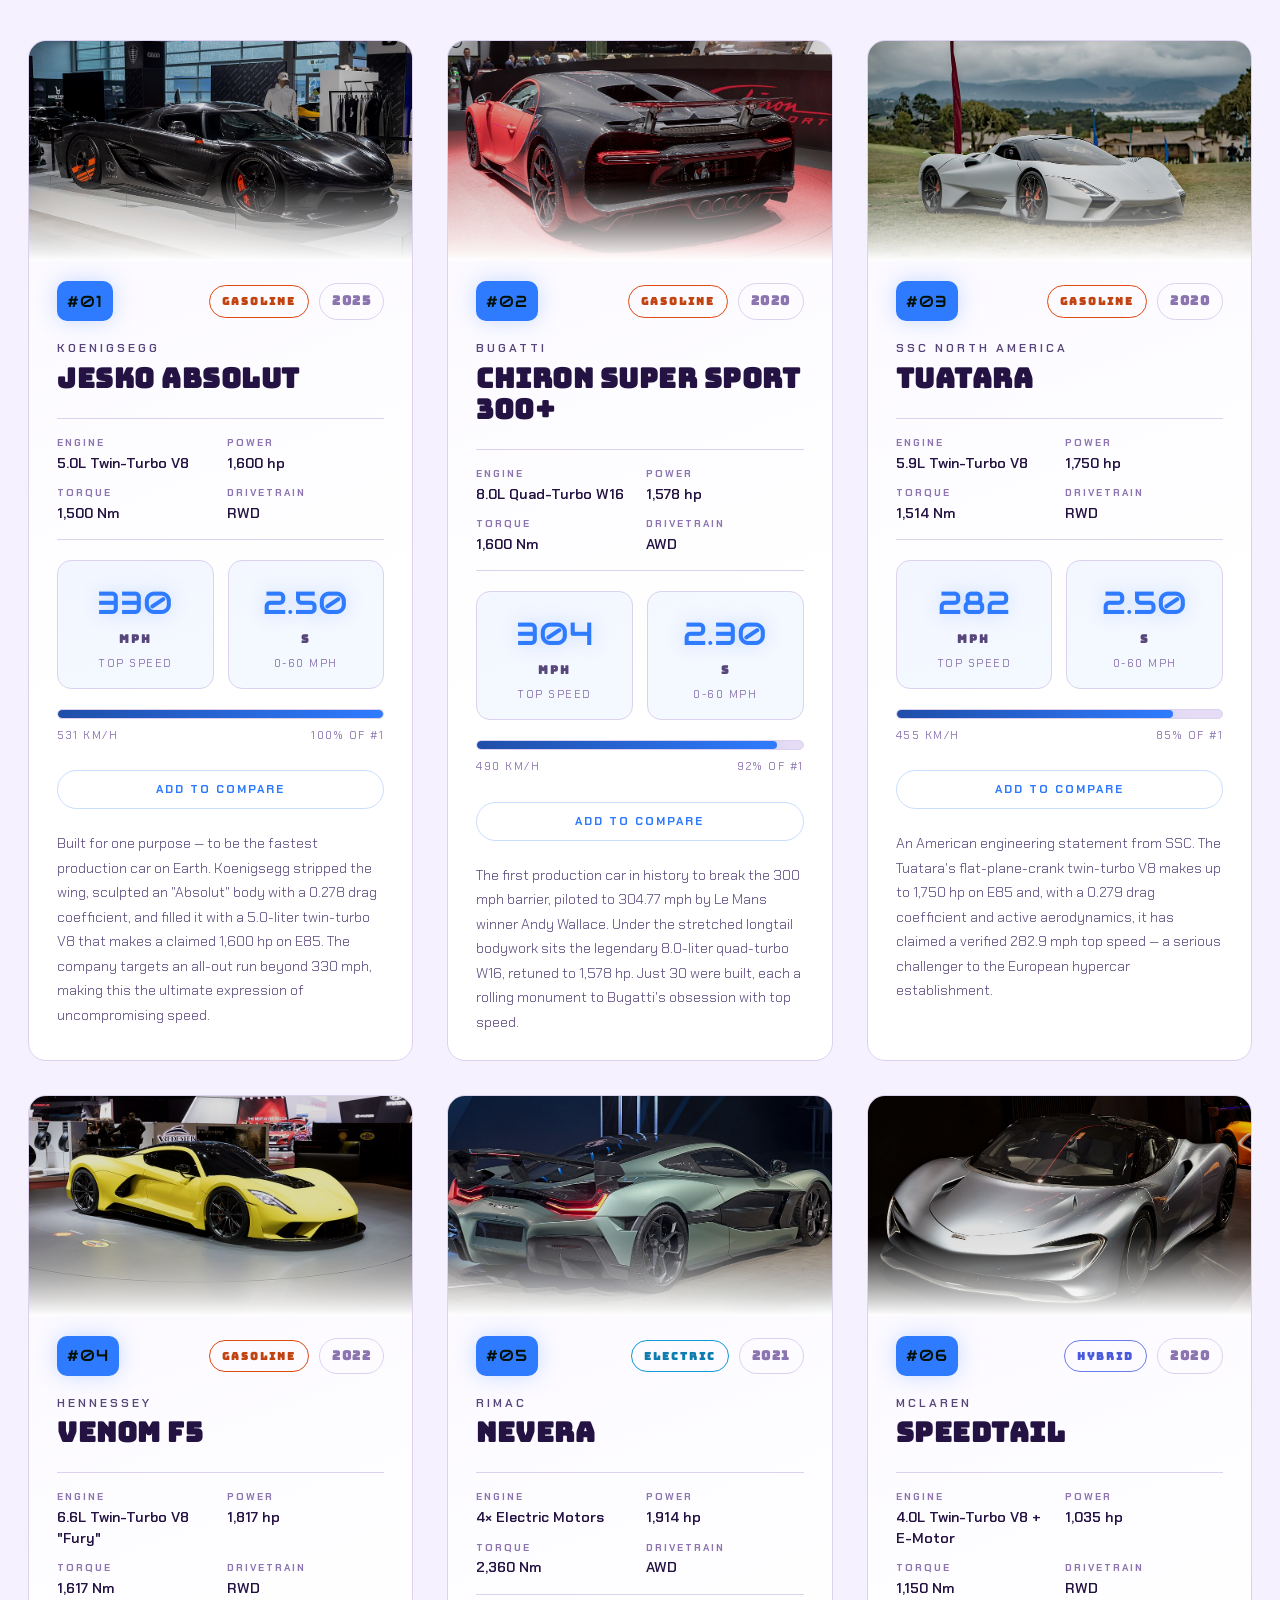
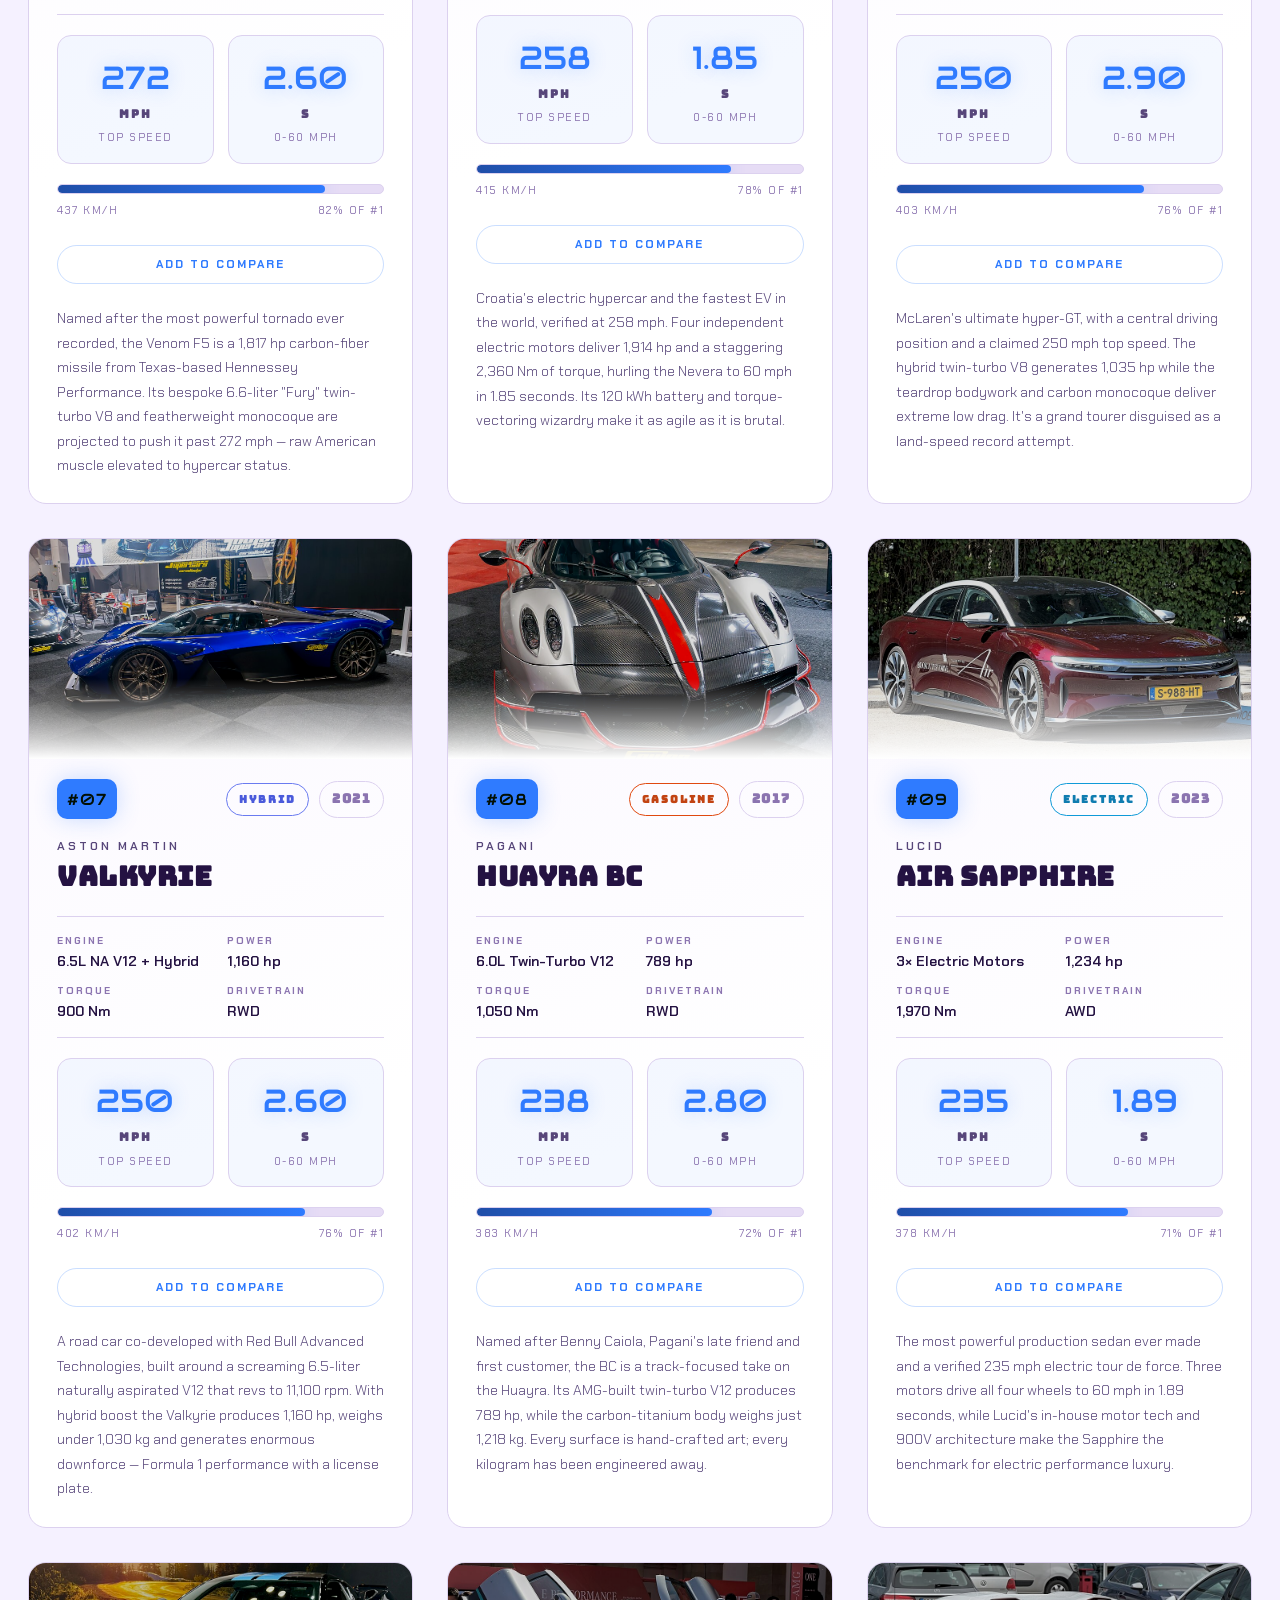
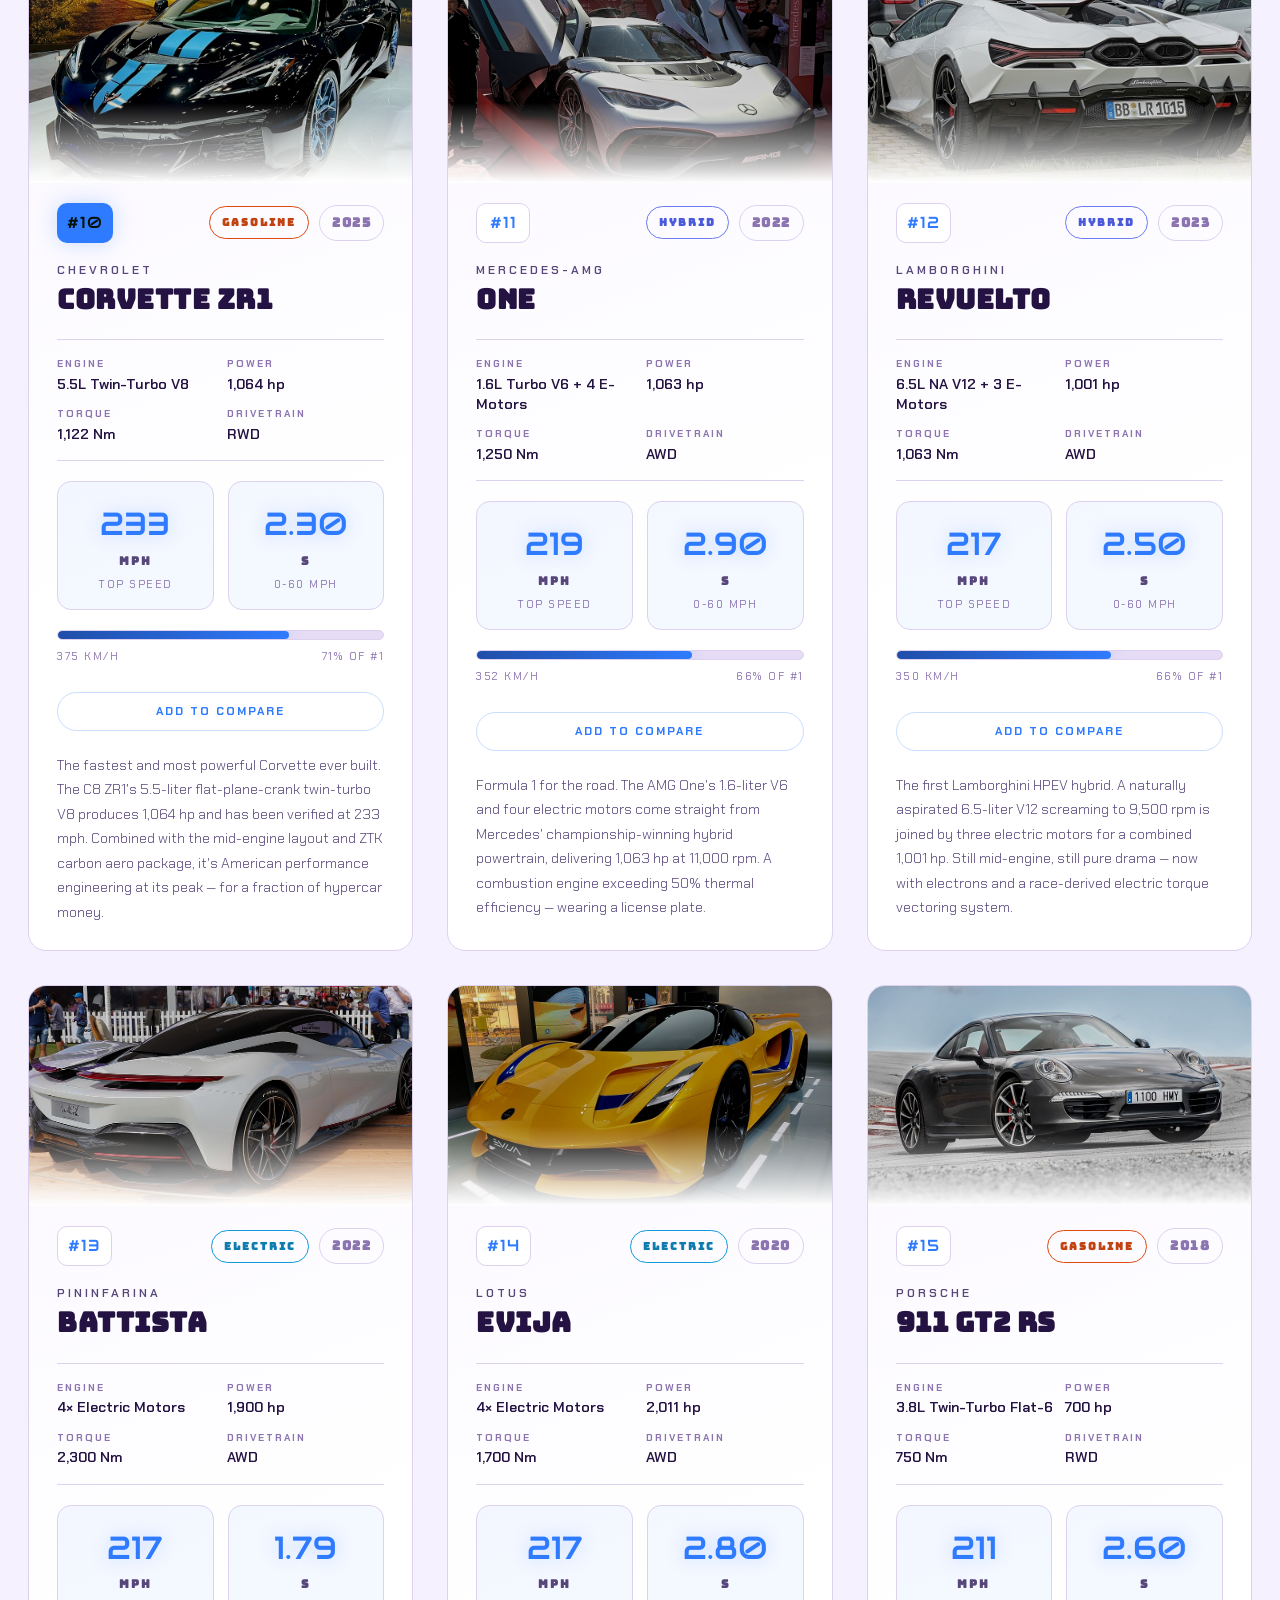
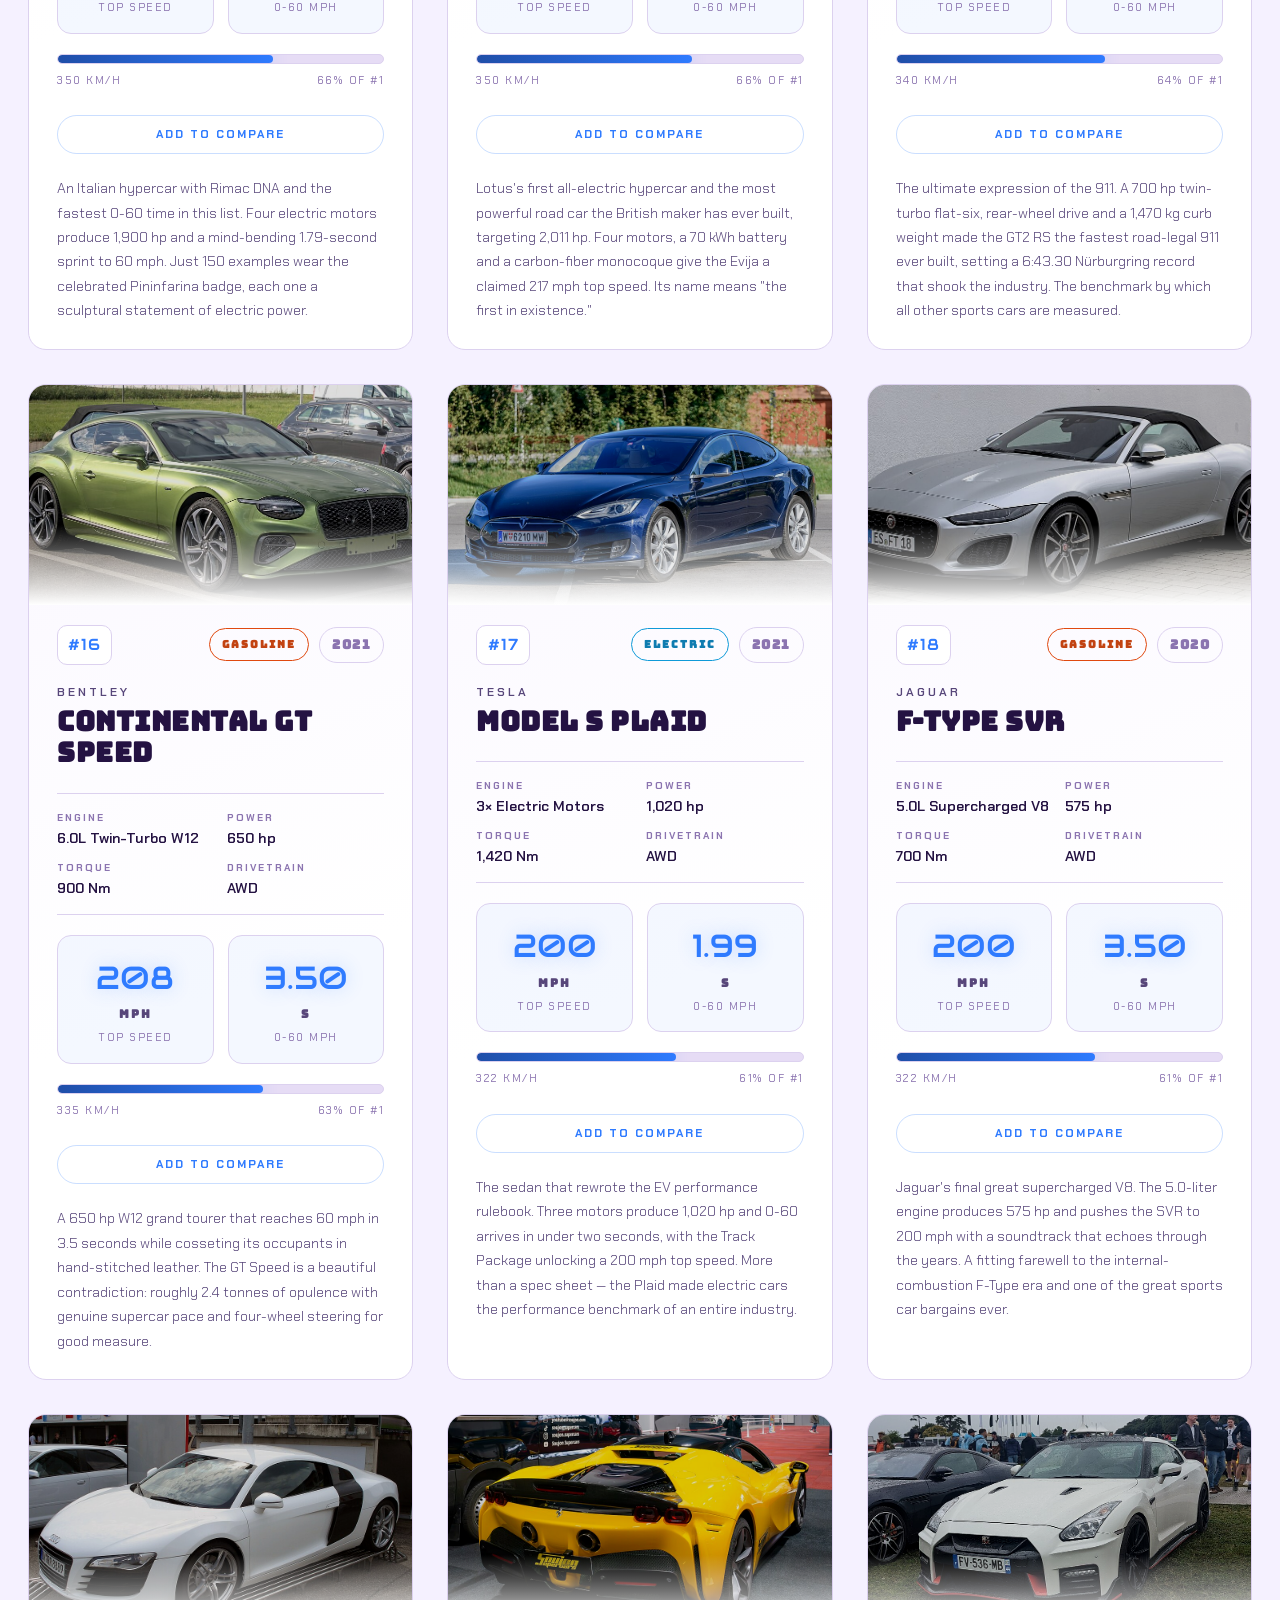
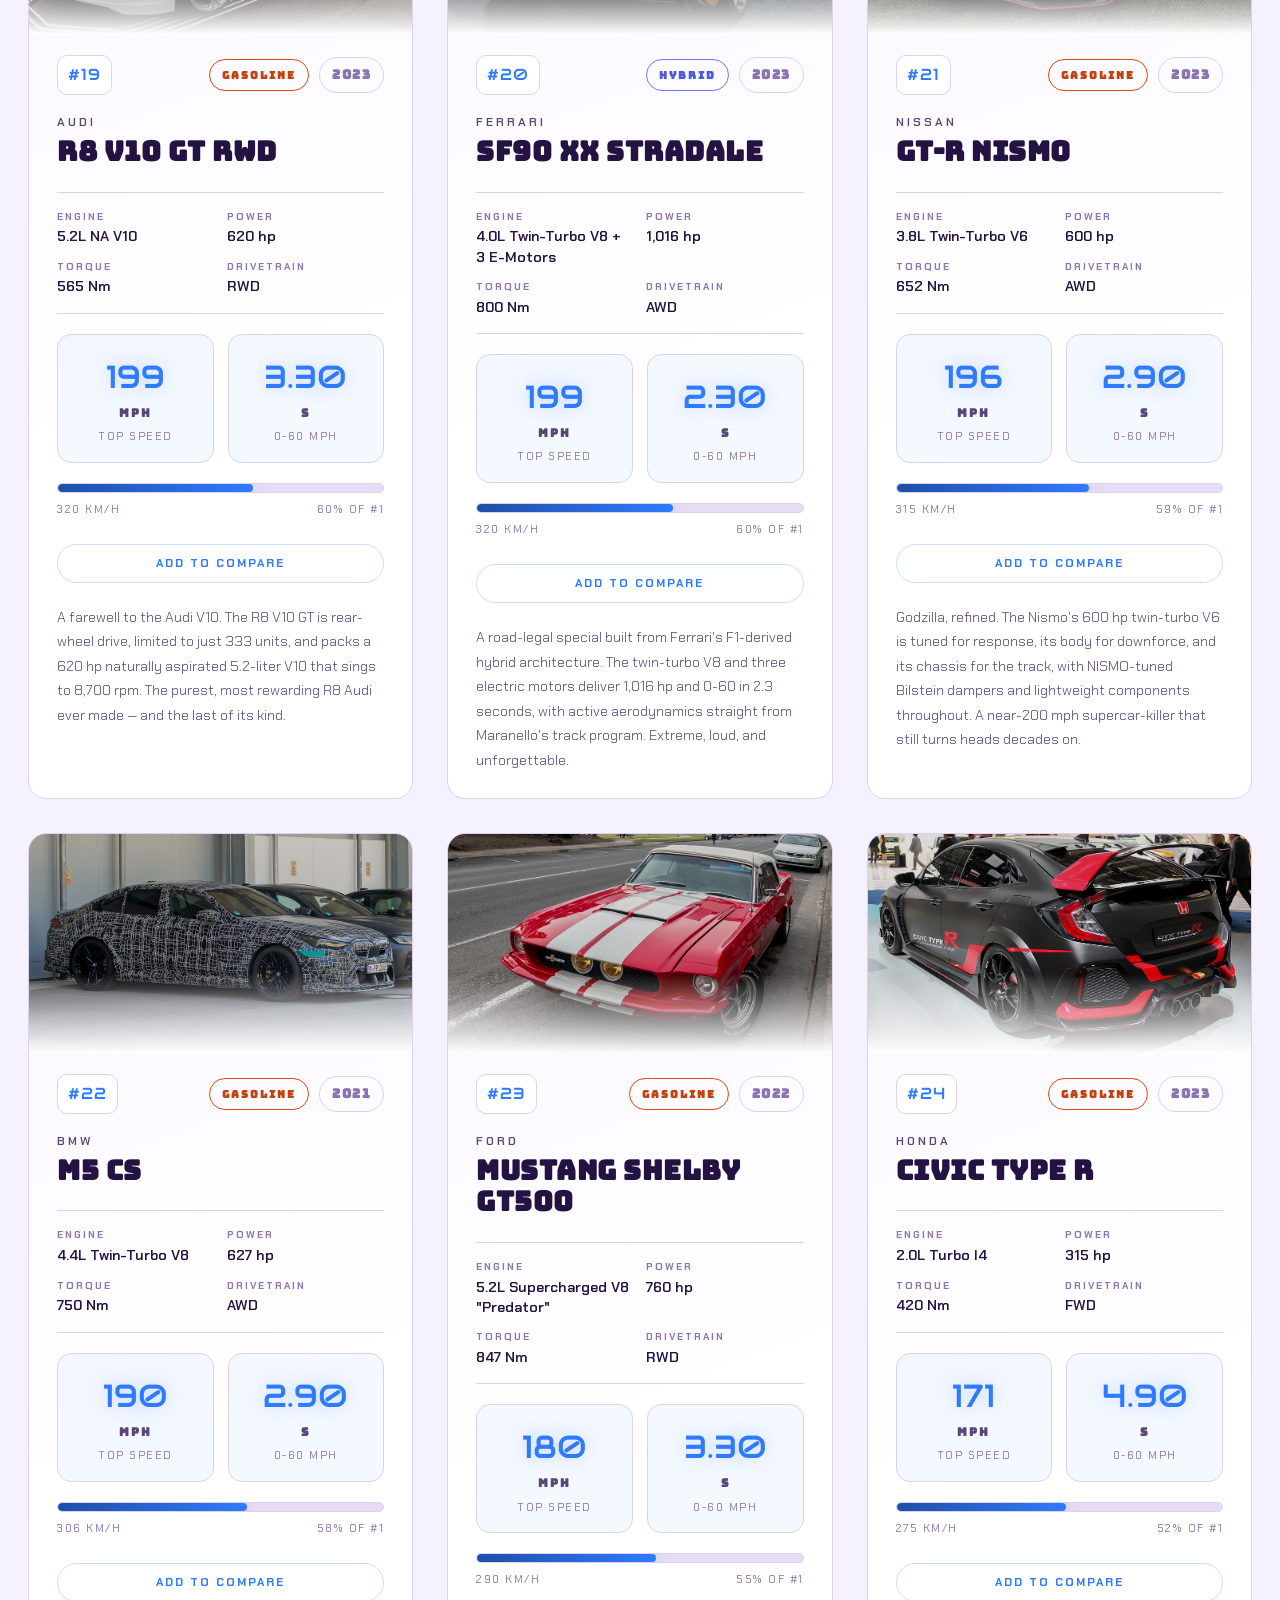
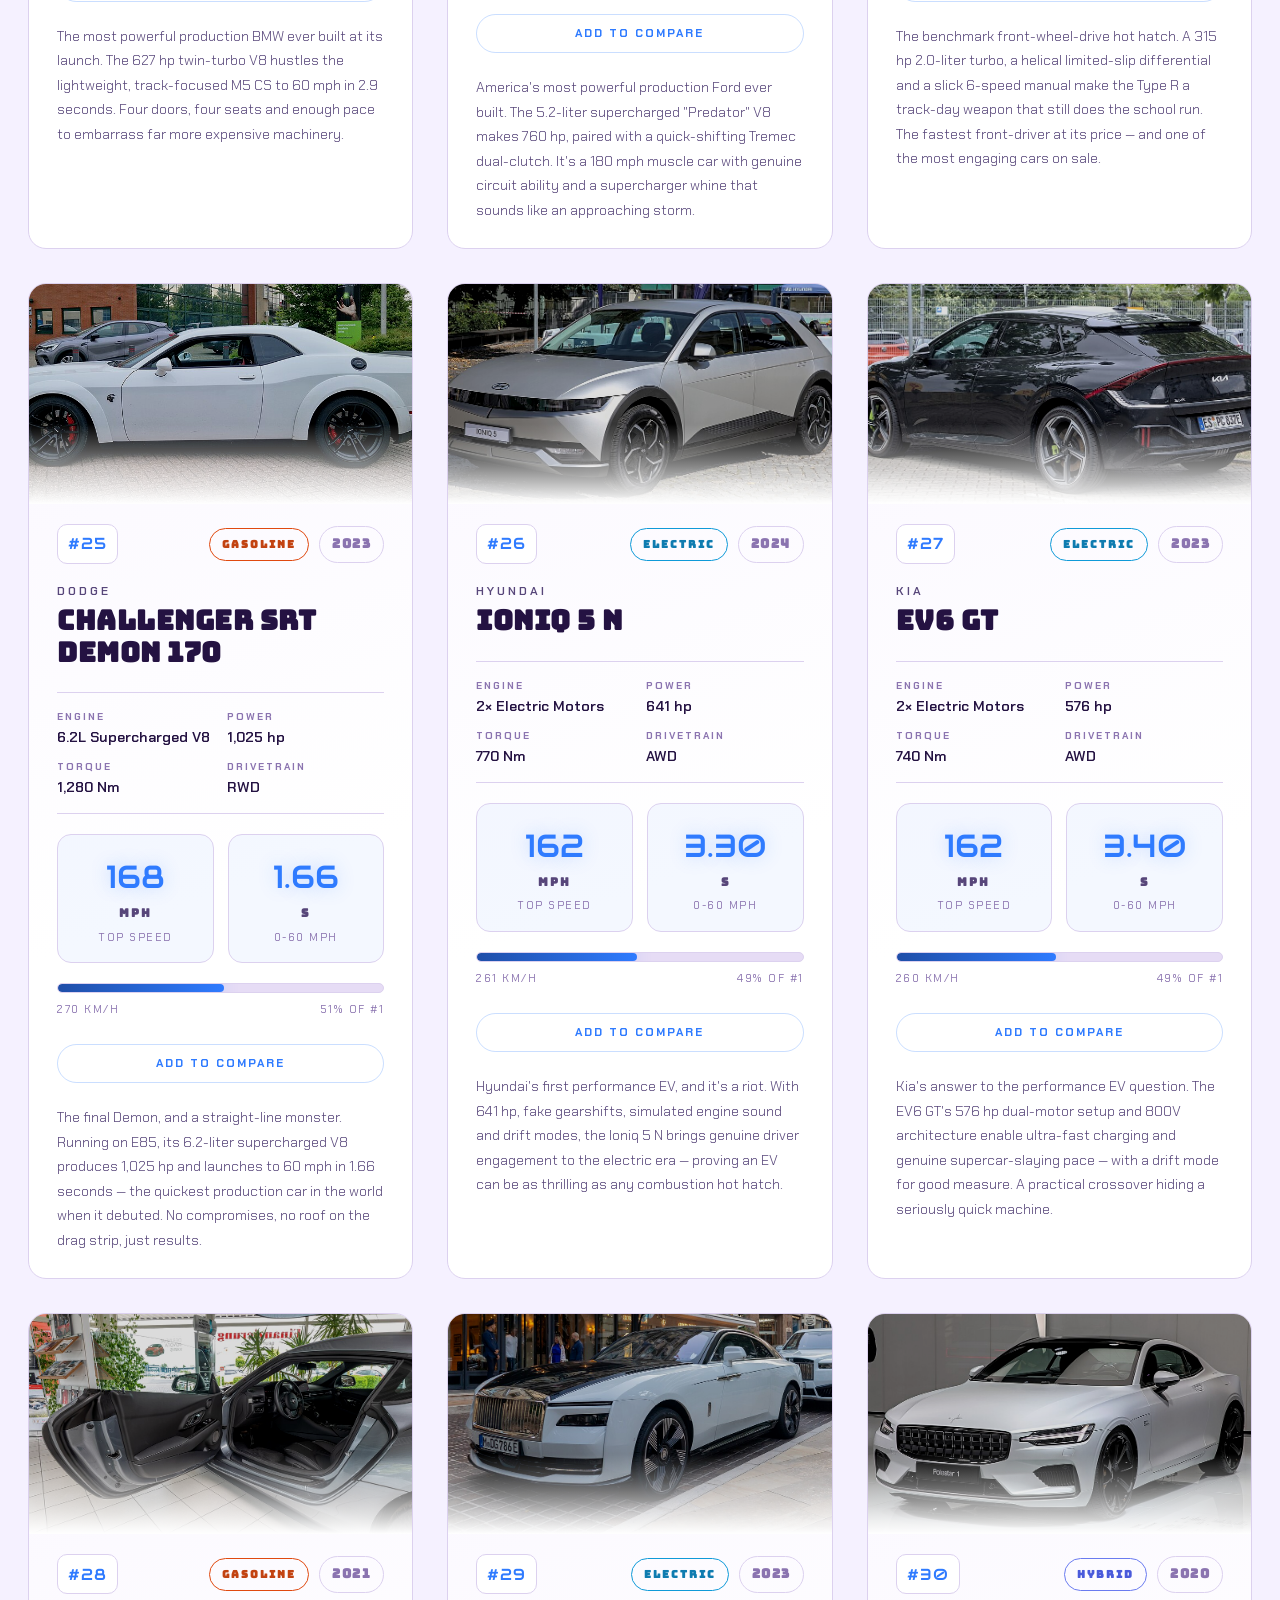
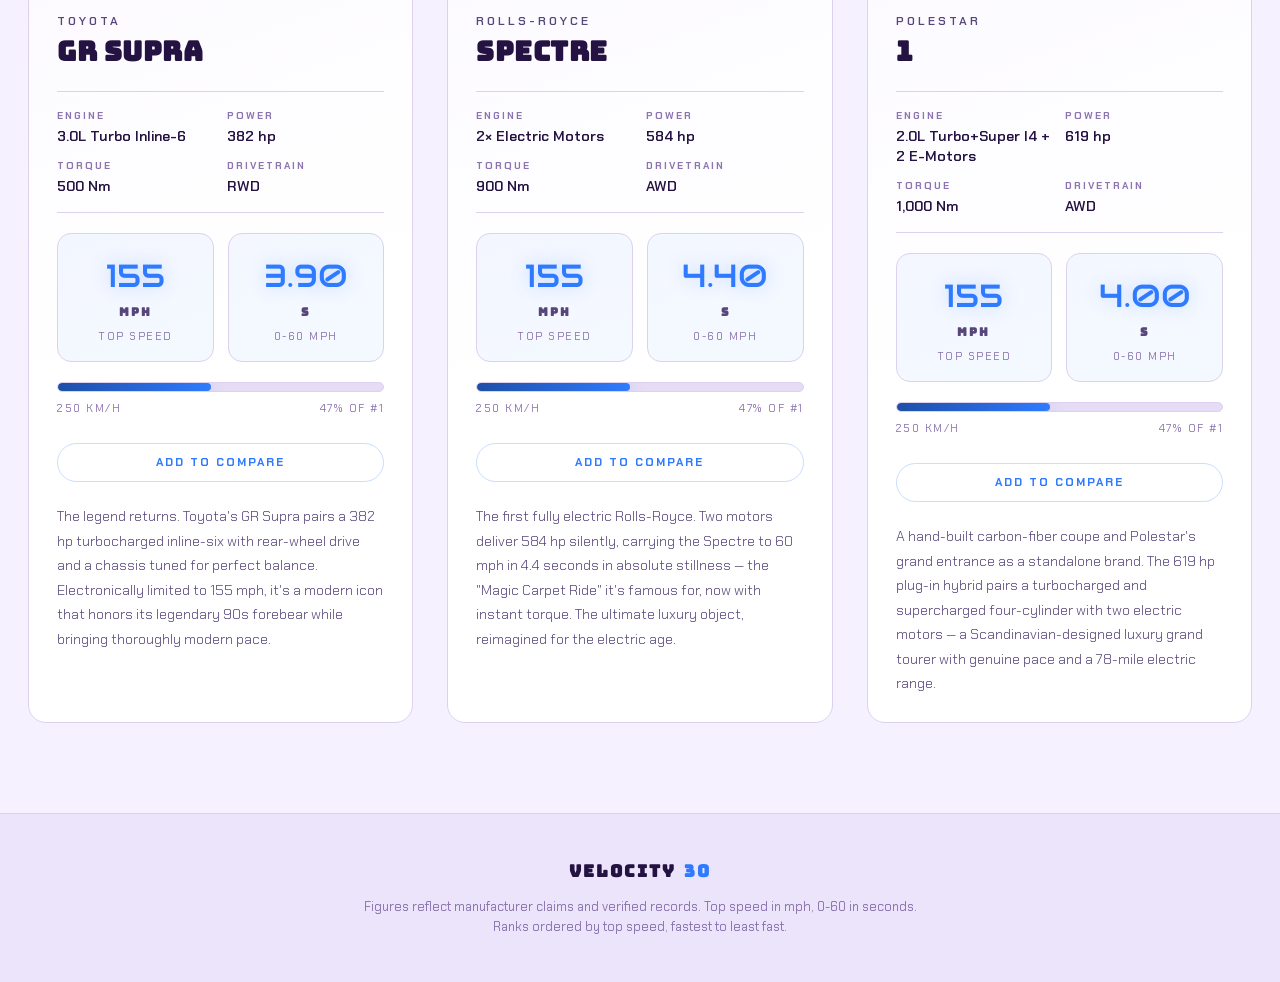
==== commit 17543324: "fix" ====
--- a/index.html
+++ b/index.html
@@ -6,7 +6,7 @@
   <title>VELOCITY30 — The Fastest Cars Of The 30 Biggest Car Companies In The World</title>
   <link rel="preconnect" href="https://fonts.googleapis.com">
   <link rel="preconnect" href="https://fonts.gstatic.com" crossorigin>
-  <link href="https://fonts.googleapis.com/css2?family=Orbitron:wght@500;700;800;900&family=Inter:wght@300;400;500;600;700&display=swap" rel="stylesheet">
+  <link href="https://fonts.googleapis.com/css2?family=Audiowide&family=Bungee&family=Chakra+Petch:wght@300;400;500;600;700&display=swap" rel="stylesheet">
   <link rel="stylesheet" href="styles.css">
   <script>
     (function () {
@@ -28,6 +28,7 @@
       </a>
       <div class="nav-links">
         <a href="#leaderboard">Leaderboard</a>
+        <a href="#background">Background</a>
         <a href="#top" class="nav-cta">The Index</a>
         <button class="theme-toggle" id="themeToggle" aria-label="Toggle color theme">
           <span class="theme-icon sun">Light</span>
@@ -52,6 +53,49 @@
       <a href="#leaderboard" class="hero-cta">Rankings below</a>
     </div>
   </header>
+
+  <section id="background" class="bg-section">
+    <div class="bg-inner">
+      <h2 class="section-title">BACKGROUND</h2>
+      <p class="bg-intro">
+        How the 30 brands and their cars were selected — every entry is deliberate,
+        chosen by data and reach, never at random.
+      </p>
+      <div class="bg-grid">
+        <div class="bg-block">
+          <span class="bg-index">01</span>
+          <h3>How the brands were chosen</h3>
+          <p>
+            Thirty of the world's most significant automakers — dedicated hypercar houses
+            (Koenigsegg, Pagani, Bugatti, Hennessey), electric pioneers (Tesla, Rimac,
+            Lucid), and global giants (Toyota, Ford, Volkswagen Group's Audi, Porsche,
+            Lamborghini and Bentley). Each earns a place through global presence, racing
+            heritage or performance engineering.
+          </p>
+        </div>
+        <div class="bg-block">
+          <span class="bg-index">02</span>
+          <h3>How the cars were chosen</h3>
+          <p>
+            One car per brand — the fastest road-legal production car each maker has
+            certified. No concepts, no prototypes, no one-offs. If a brand sells a faster
+            model today, that is the model listed. A car cannot enter this index on
+            reputation alone; it must be the quickest the manufacturer actually builds.
+          </p>
+        </div>
+        <div class="bg-block">
+          <span class="bg-index">03</span>
+          <h3>Method and verification</h3>
+          <p>
+            Ranking is by top speed in miles per hour, highest to lowest, drawn from
+            official figures and documented records. Where two cars top out identically,
+            0-60 mph and power decide the order. Every listing is traceable to a published
+            claim or a verified run — chosen by the numbers, not by chance.
+          </p>
+        </div>
+      </div>
+    </div>
+  </section>
 
   <main id="leaderboard">
     <div class="toolbar">
--- a/styles.css
+++ b/styles.css
@@ -12,8 +12,9 @@
   --text: #f6efff;
   --muted: #bfaadd;
   --dim: #8b74b0;
-  --font-display: "Orbitron", sans-serif;
-  --font-body: "Inter", sans-serif;
+  --font-display: "Bungee", sans-serif;
+  --font-body: "Chakra Petch", sans-serif;
+  --font-num: "Audiowide", sans-serif;
   --radius: 18px;
   --nav-h: 64px;
 }
@@ -237,7 +238,7 @@
 
 .hero h1 {
   font-family: var(--font-display);
-  font-weight: 900;
+  font-weight: 400;
   font-size: clamp(2.4rem, 7vw, 5rem);
   line-height: 1.05;
   letter-spacing: 1px;
@@ -274,8 +275,8 @@
 }
 
 .stat-num {
-  font-family: var(--font-display);
-  font-weight: 800;
+  font-family: var(--font-num);
+  font-weight: 400;
   font-size: clamp(1.8rem, 4vw, 2.6rem);
   color: var(--green);
   text-shadow: 0 0 24px var(--green-glow);
@@ -310,6 +311,88 @@
 .hero-cta span {
   display: inline-block;
   margin-left: 8px;
+}
+
+/* ---------- BACKGROUND ---------- */
+.bg-section {
+  max-width: 1280px;
+  margin: 0 auto;
+  padding: 70px 28px 40px;
+}
+
+.bg-intro {
+  margin: 14px 0 32px;
+  max-width: 660px;
+  color: var(--muted);
+  font-size: 1rem;
+  font-weight: 300;
+  line-height: 1.7;
+}
+
+.bg-grid {
+  display: grid;
+  grid-template-columns: repeat(auto-fit, minmax(280px, 1fr));
+  gap: 20px;
+}
+
+.bg-block {
+  position: relative;
+  background: linear-gradient(160deg, var(--card-2) 0%, var(--card) 60%);
+  border: 1px solid var(--line);
+  border-radius: var(--radius);
+  padding: 28px 26px;
+  overflow: hidden;
+  transition: transform 0.28s ease, border-color 0.28s ease, box-shadow 0.28s ease;
+}
+
+.bg-block:hover {
+  transform: translateY(-4px);
+  border-color: var(--line-bright);
+  box-shadow: 0 20px 48px rgba(0, 0, 0, 0.4), 0 0 0 1px var(--line-bright);
+}
+
+.bg-block::before {
+  content: "";
+  position: absolute;
+  inset: 0;
+  background: radial-gradient(ellipse 80% 60% at 50% 0%, rgba(47, 123, 255, 0.08), transparent 60%);
+  opacity: 0;
+  transition: opacity 0.3s ease;
+  pointer-events: none;
+}
+
+.bg-block:hover::before {
+  opacity: 1;
+}
+
+.bg-index {
+  display: block;
+  font-family: var(--font-num);
+  font-weight: 400;
+  font-size: 1.7rem;
+  line-height: 1;
+  color: var(--green);
+  text-shadow: 0 0 18px var(--green-glow);
+  margin-bottom: 16px;
+}
+
+.bg-block h3 {
+  position: relative;
+  font-family: var(--font-display);
+  font-weight: 400;
+  font-size: 1rem;
+  letter-spacing: 2px;
+  text-transform: uppercase;
+  line-height: 1.3;
+  margin-bottom: 14px;
+}
+
+.bg-block p {
+  position: relative;
+  color: var(--muted);
+  font-size: 0.9rem;
+  font-weight: 300;
+  line-height: 1.7;
 }
 
 /* ---------- MAIN ---------- */
@@ -461,8 +544,8 @@
   position: absolute;
   top: -18px;
   right: 10px;
-  font-family: var(--font-display);
-  font-weight: 900;
+  font-family: var(--font-num);
+  font-weight: 400;
   font-size: 7.5rem;
   line-height: 1;
   color: transparent;
@@ -488,8 +571,8 @@
   min-width: 54px;
   height: 40px;
   padding: 0 10px;
-  font-family: var(--font-display);
-  font-weight: 800;
+  font-family: var(--font-num);
+  font-weight: 400;
   font-size: 1rem;
   letter-spacing: 1px;
   border-radius: 10px;
@@ -630,8 +713,8 @@
 }
 
 .metric-num {
-  font-family: var(--font-display);
-  font-weight: 800;
+  font-family: var(--font-num);
+  font-weight: 400;
   font-size: 2rem;
   color: var(--green);
   text-shadow: 0 0 18px var(--green-glow);
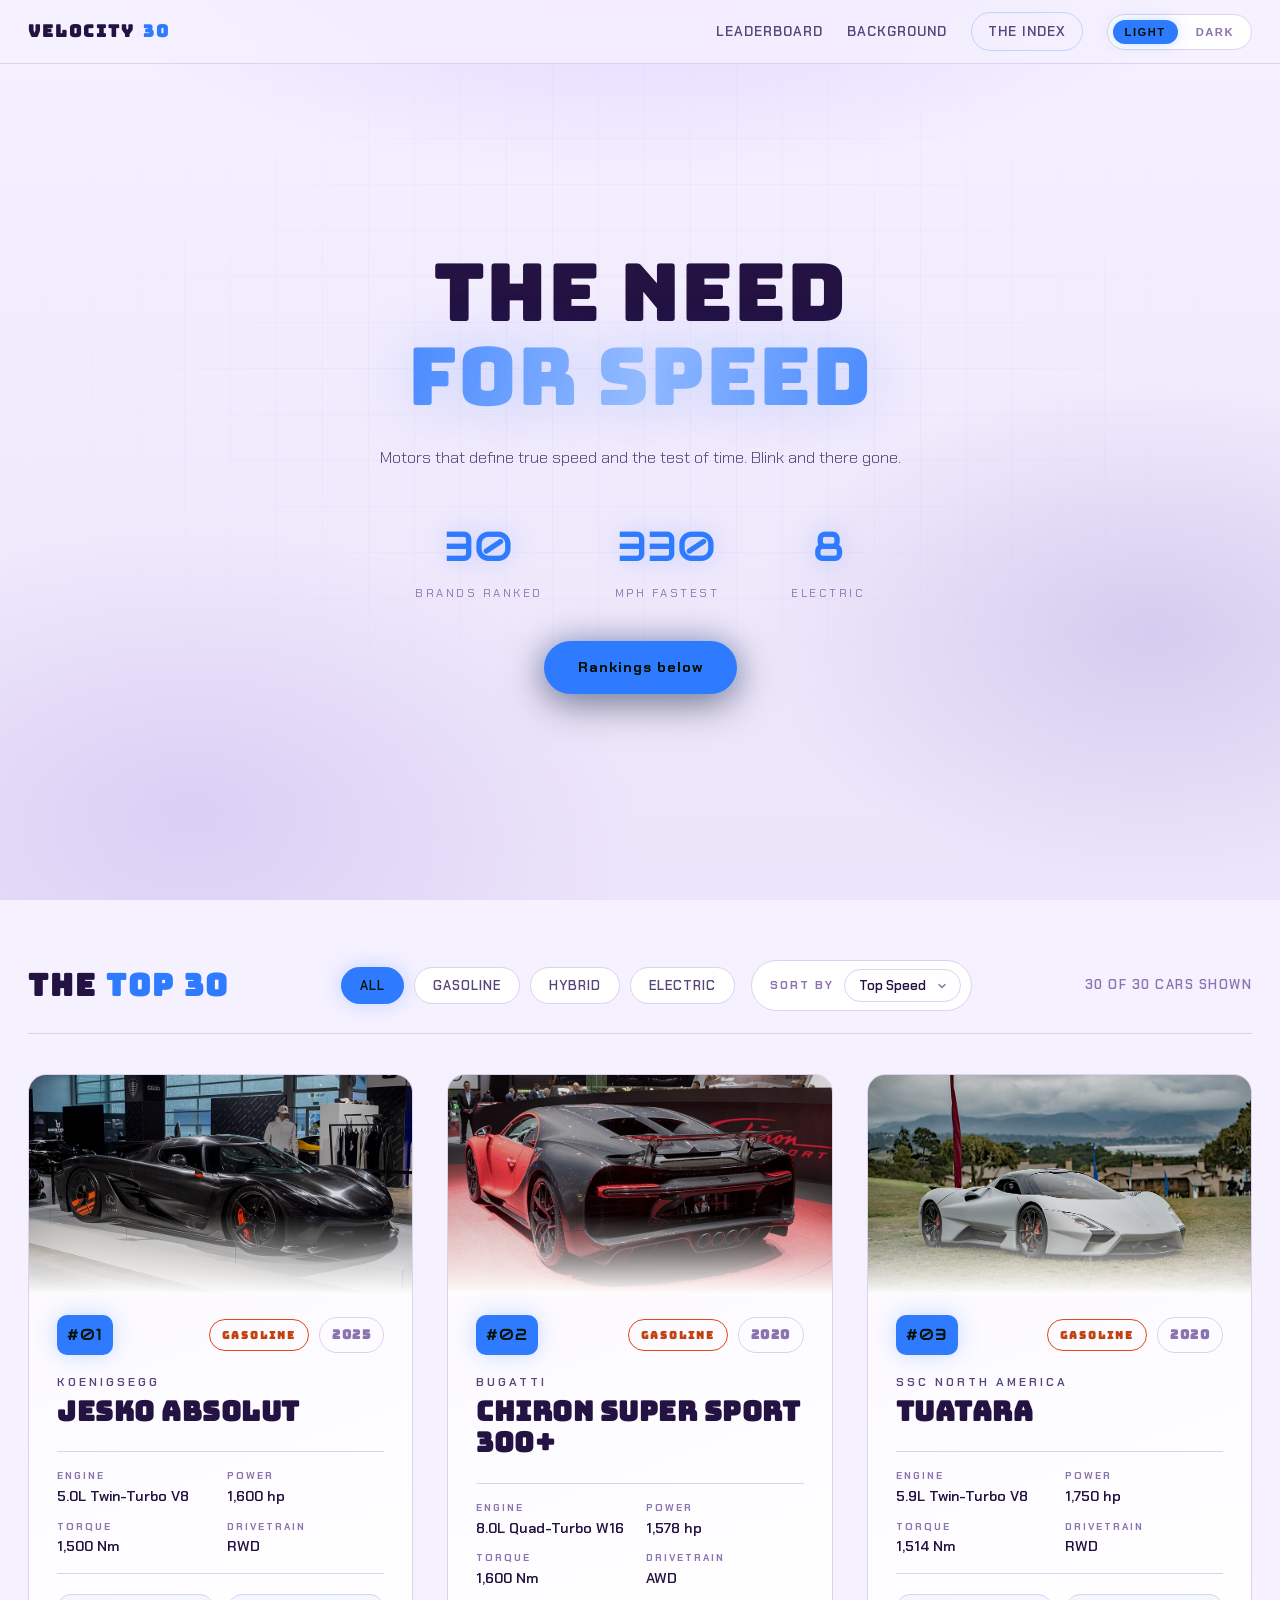
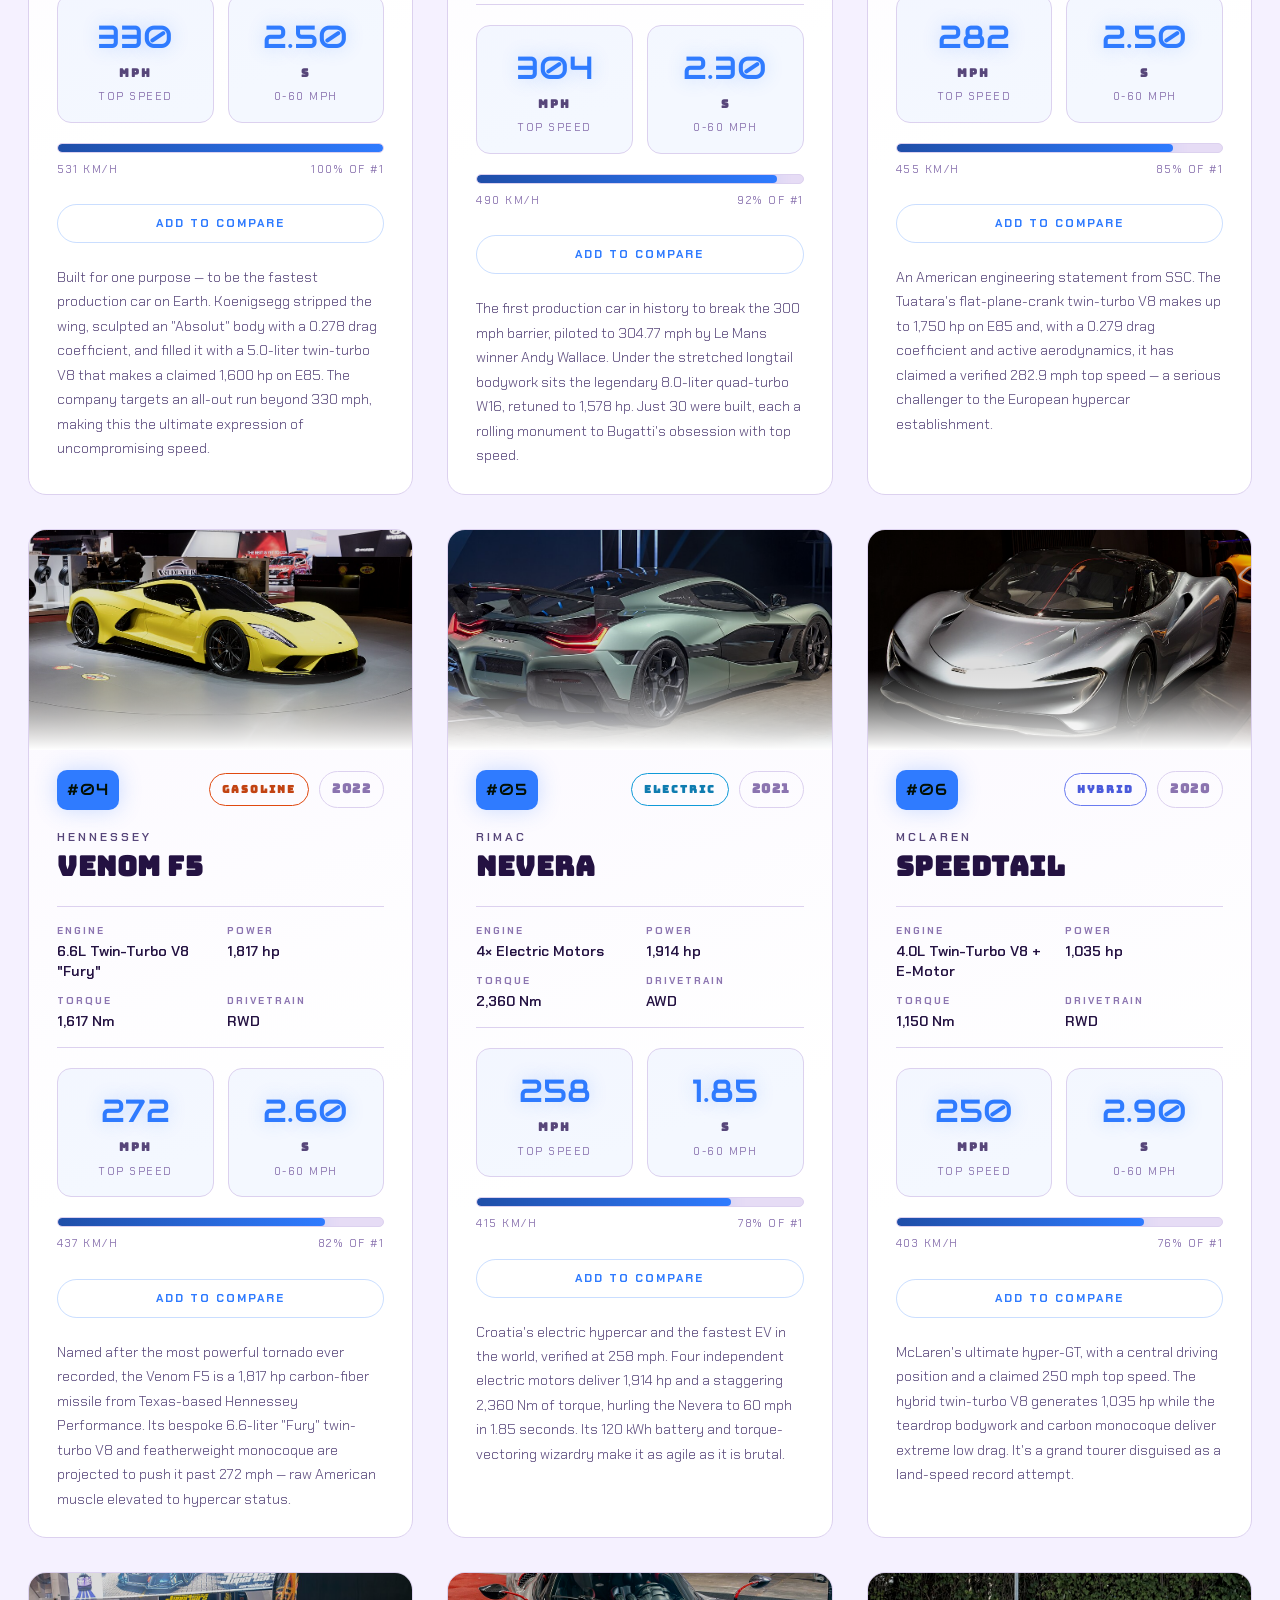
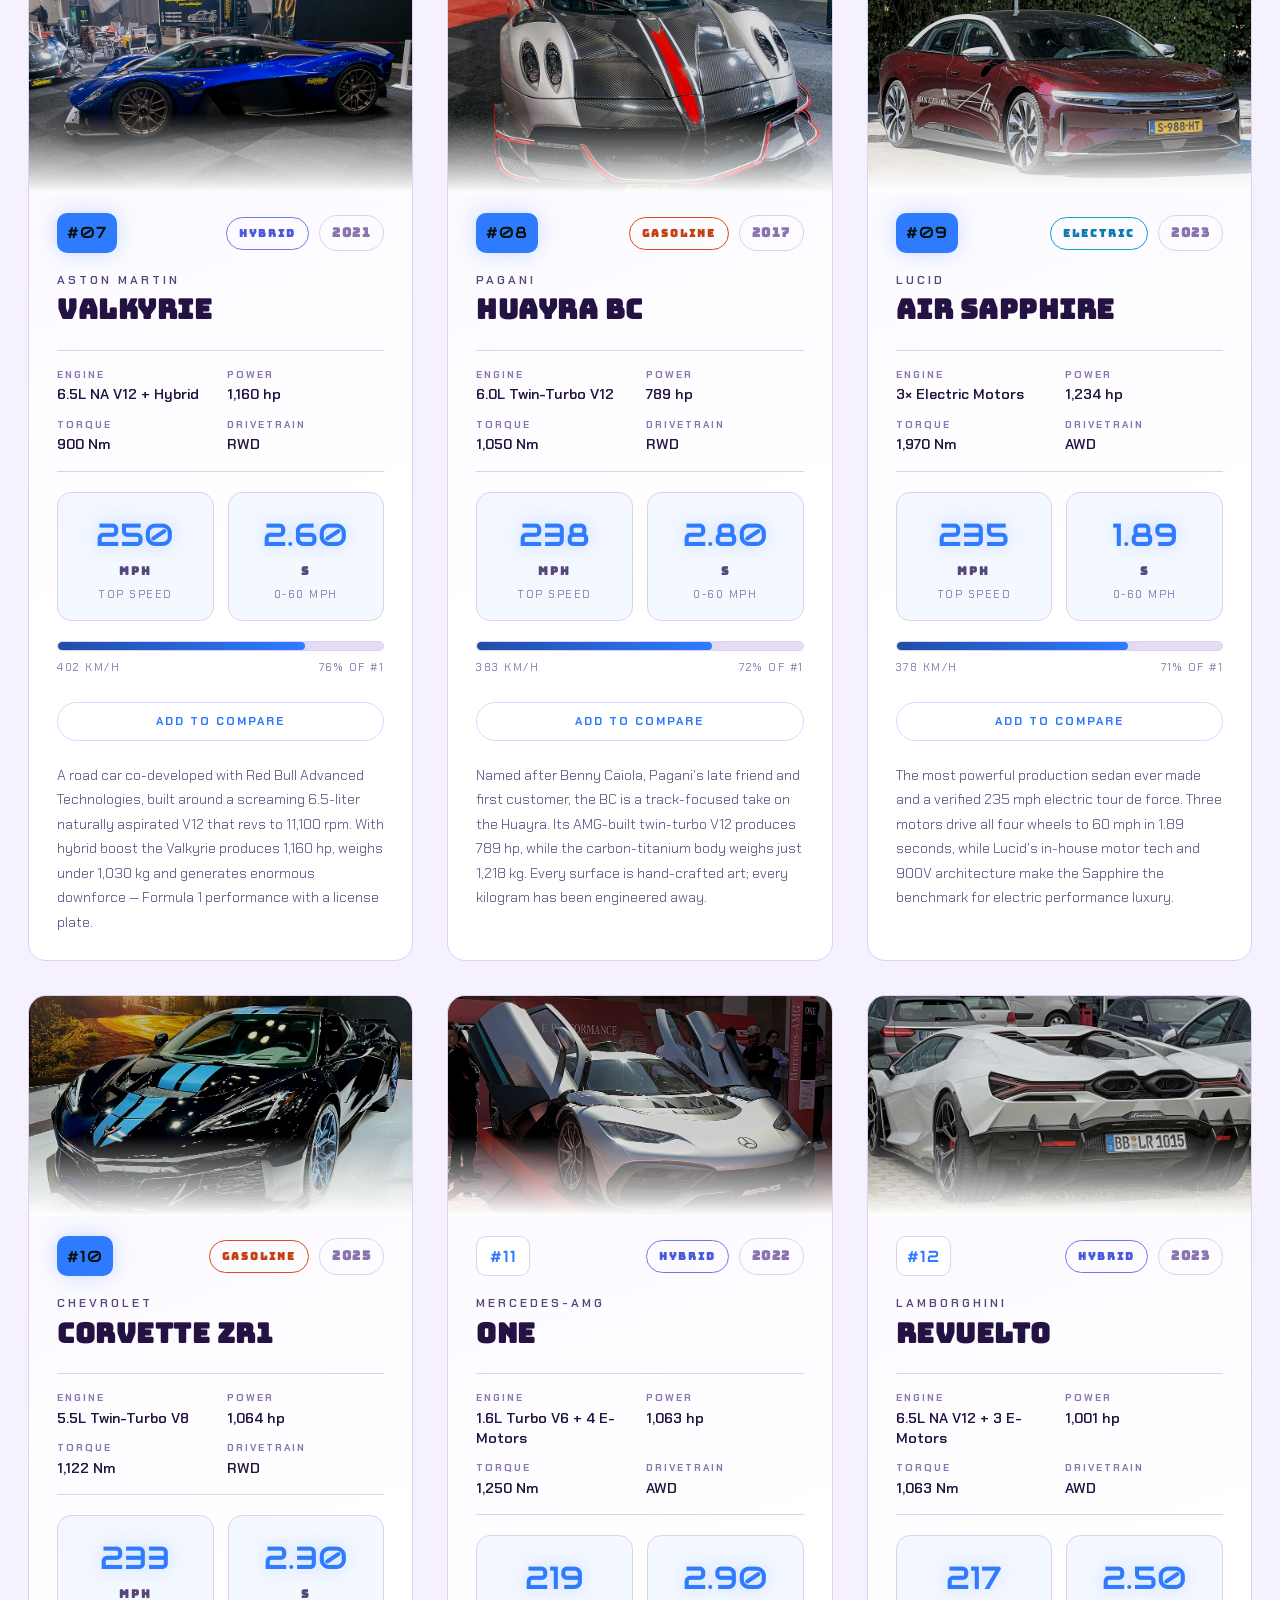
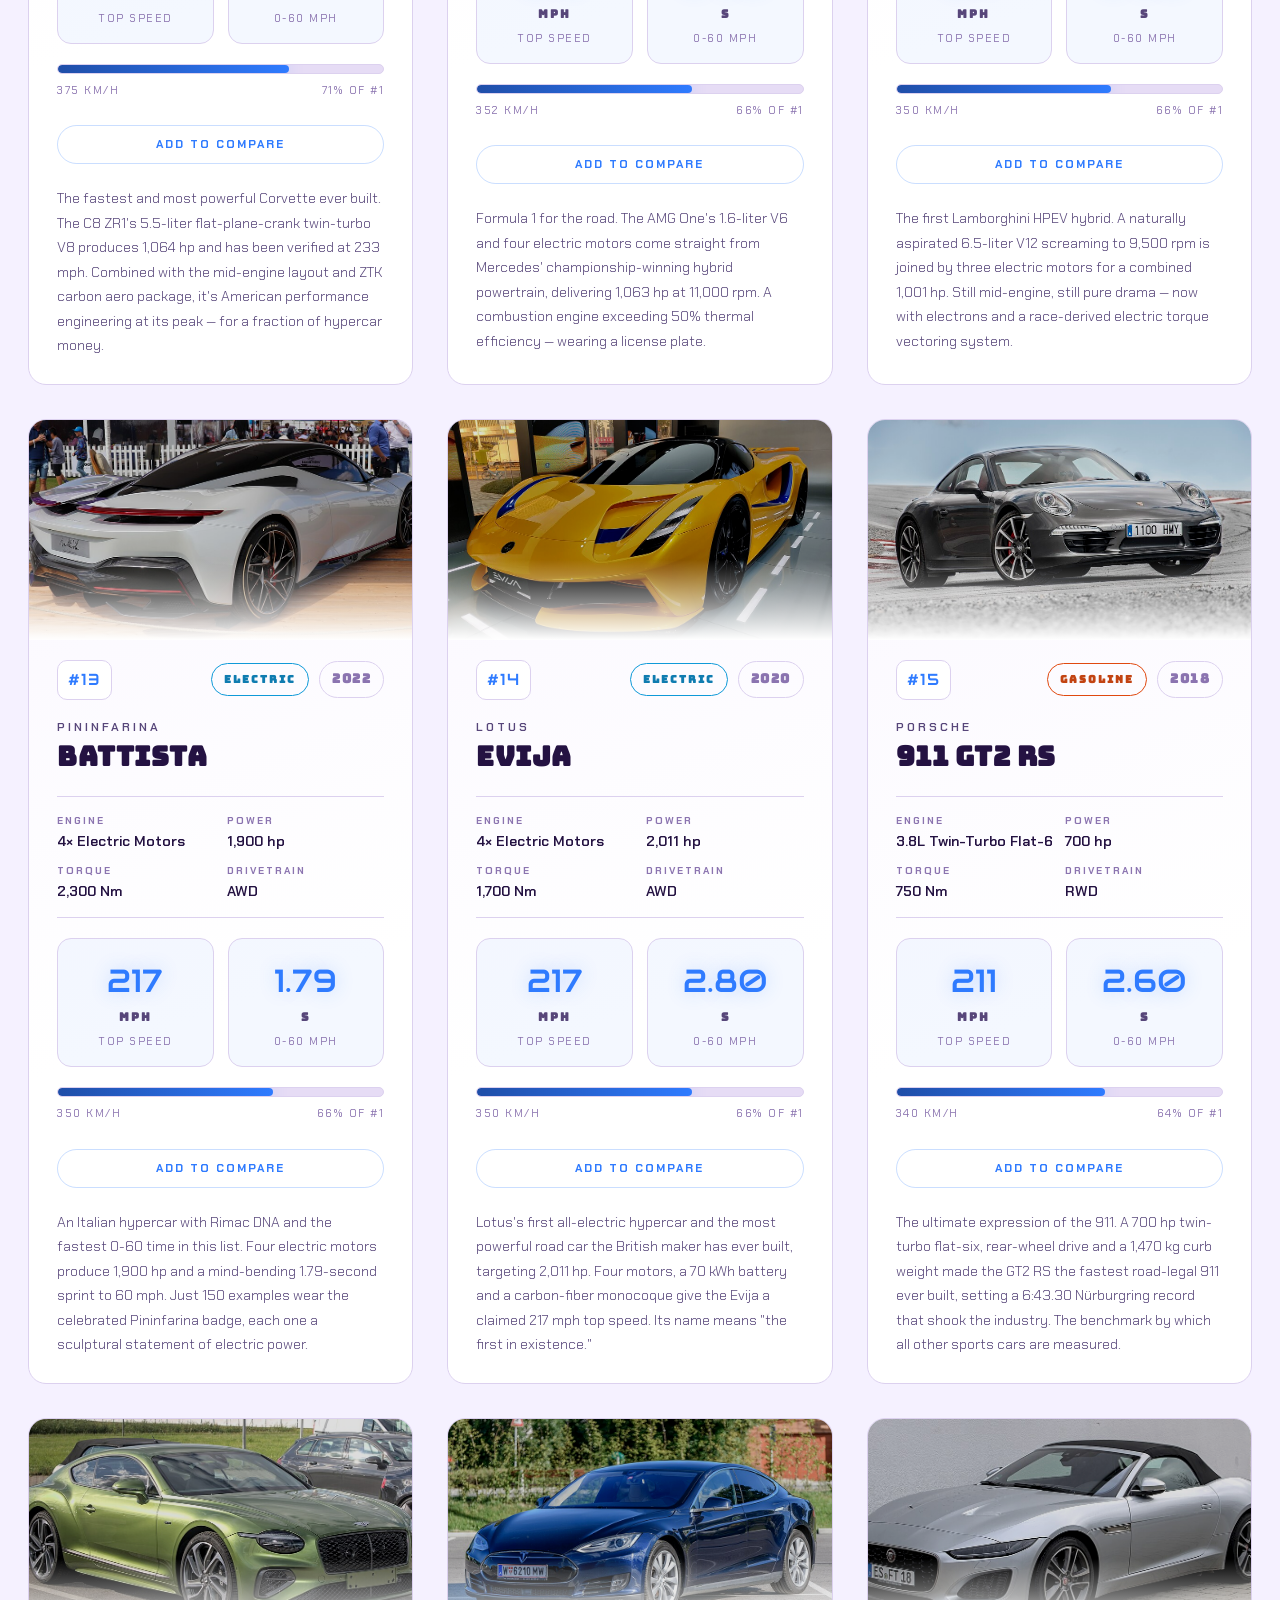
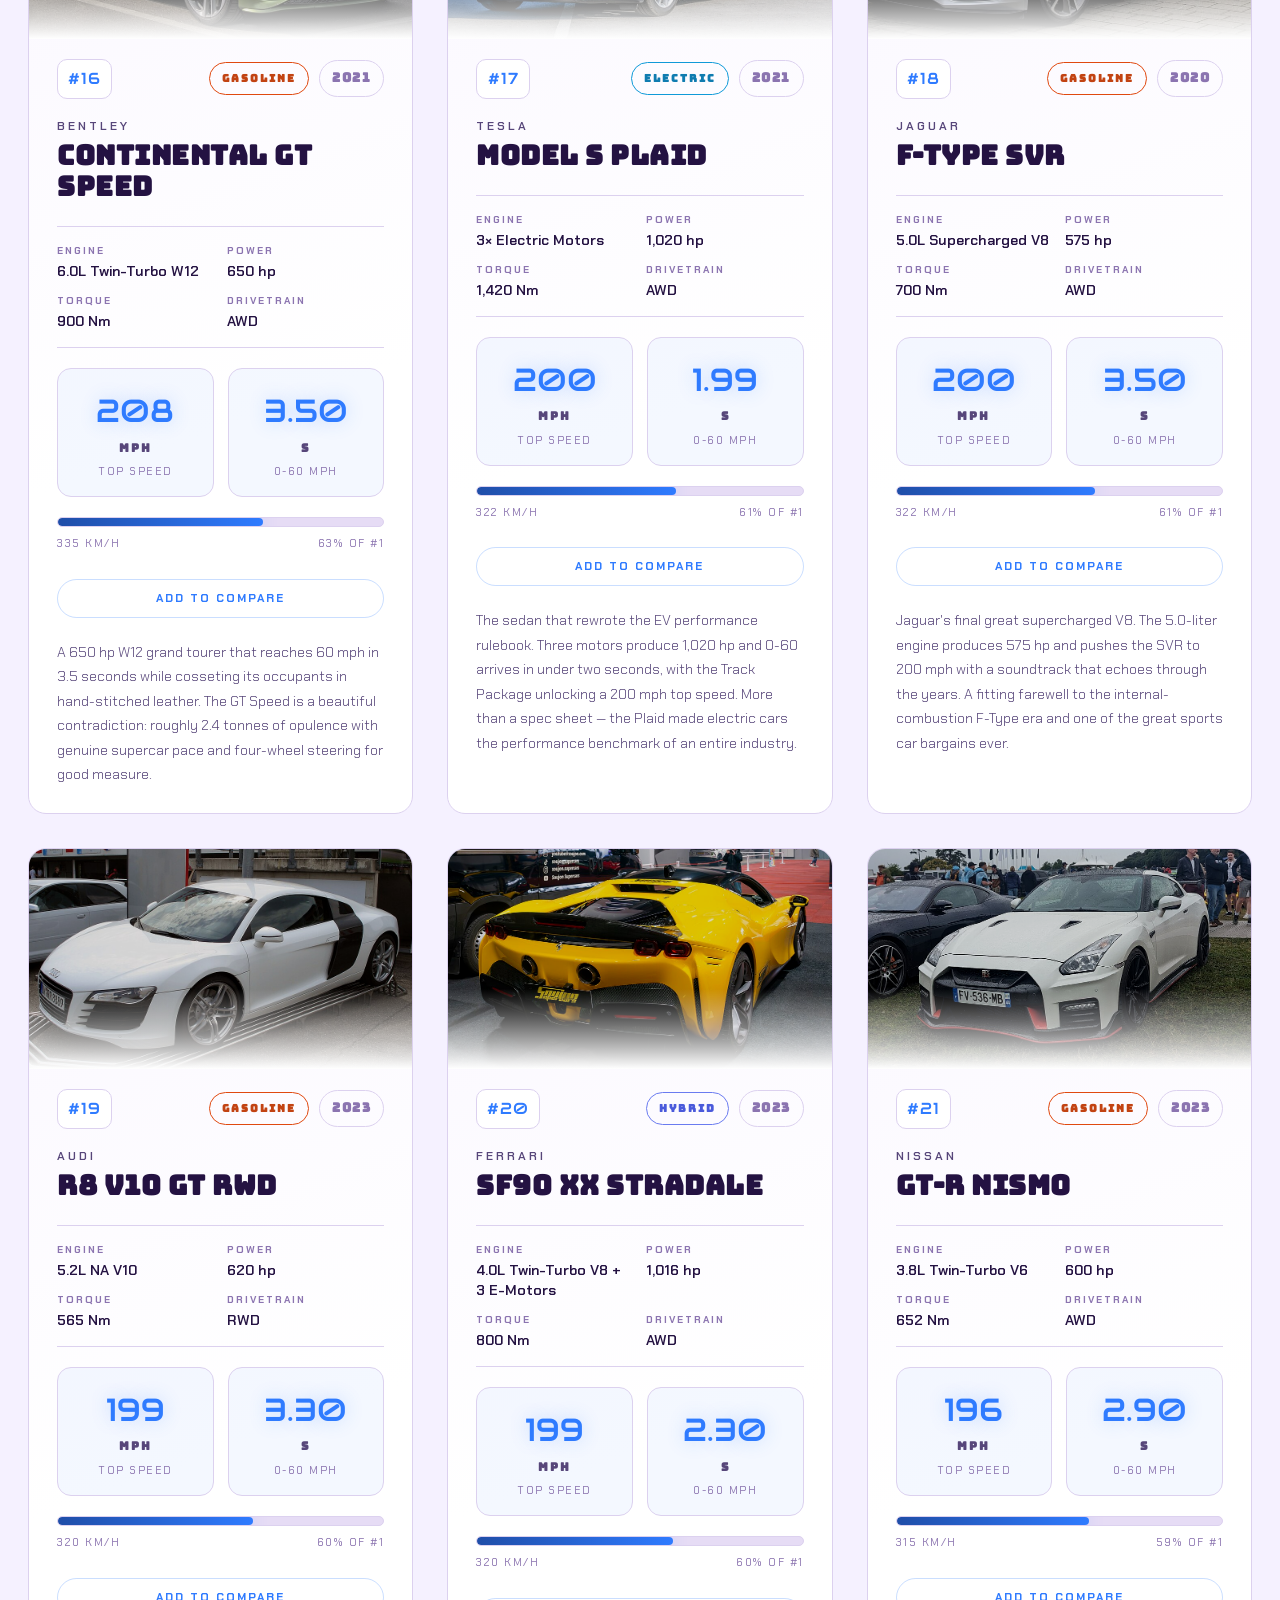
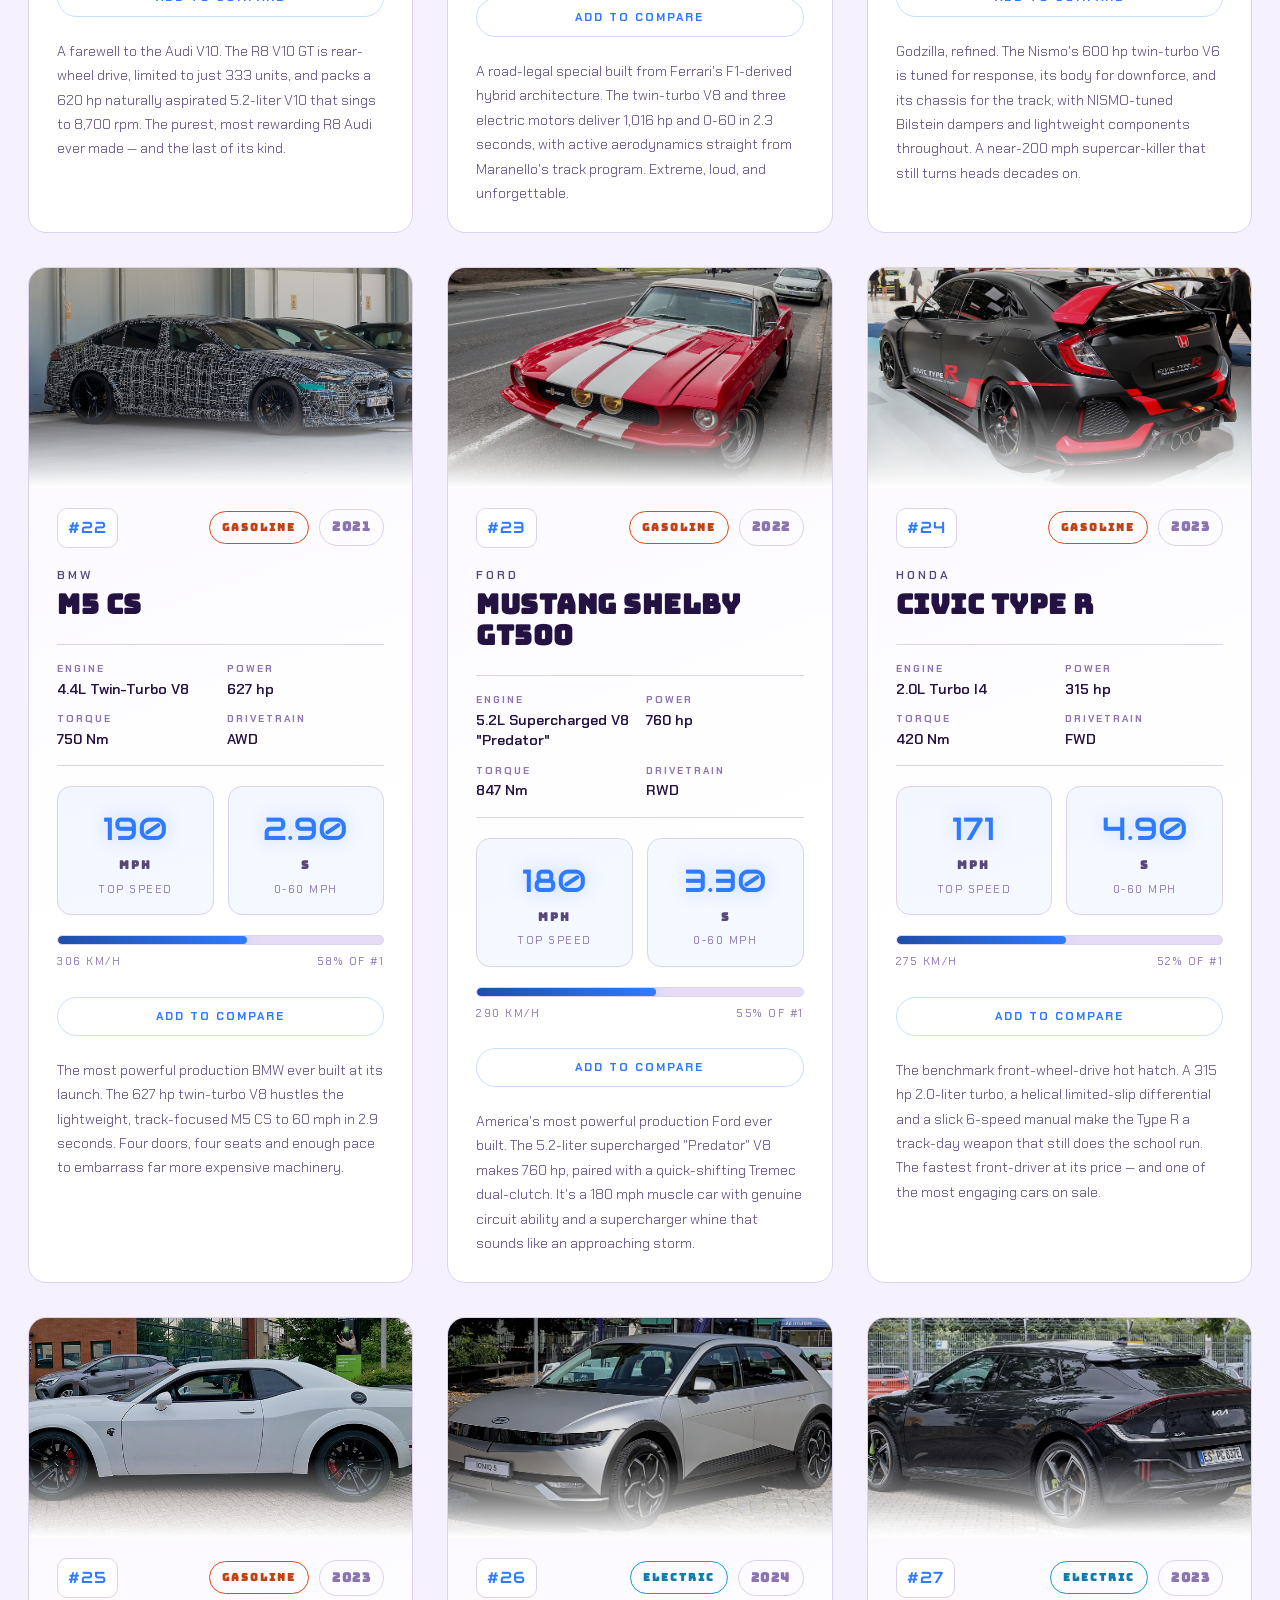
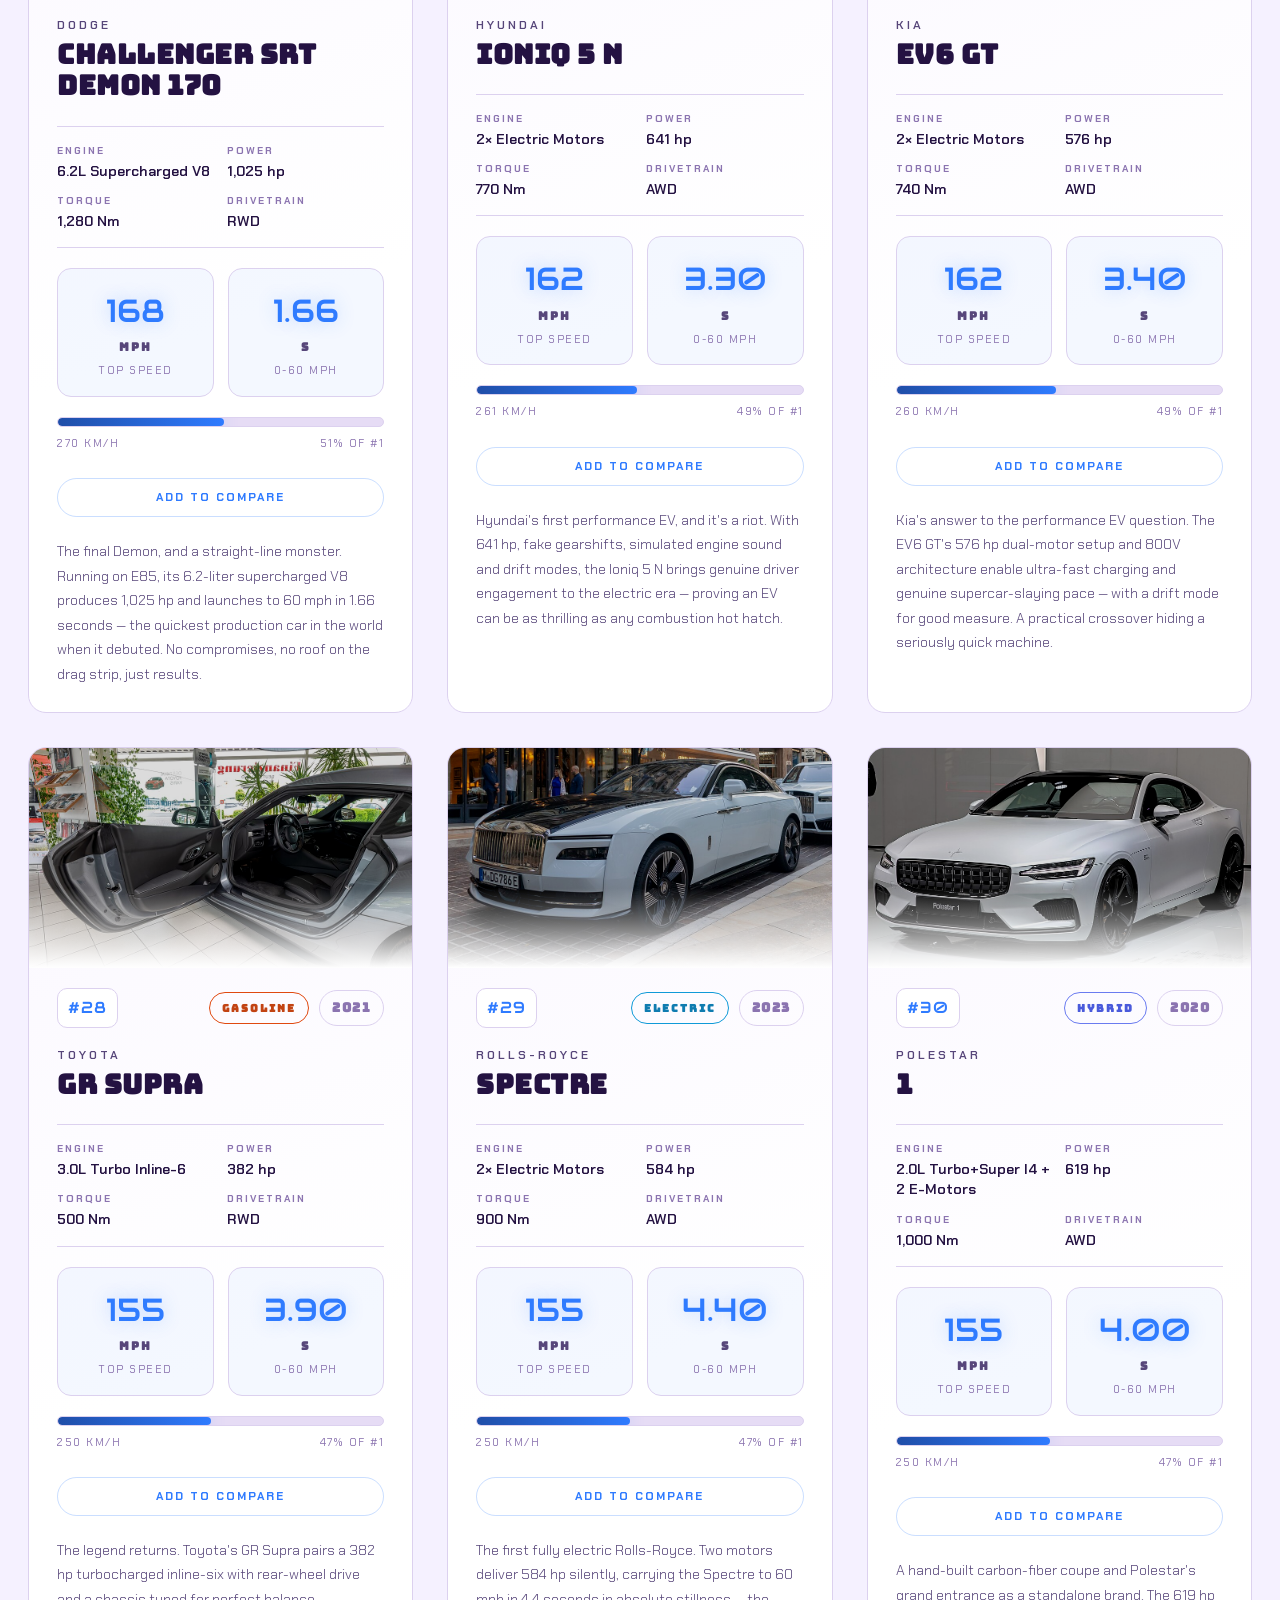
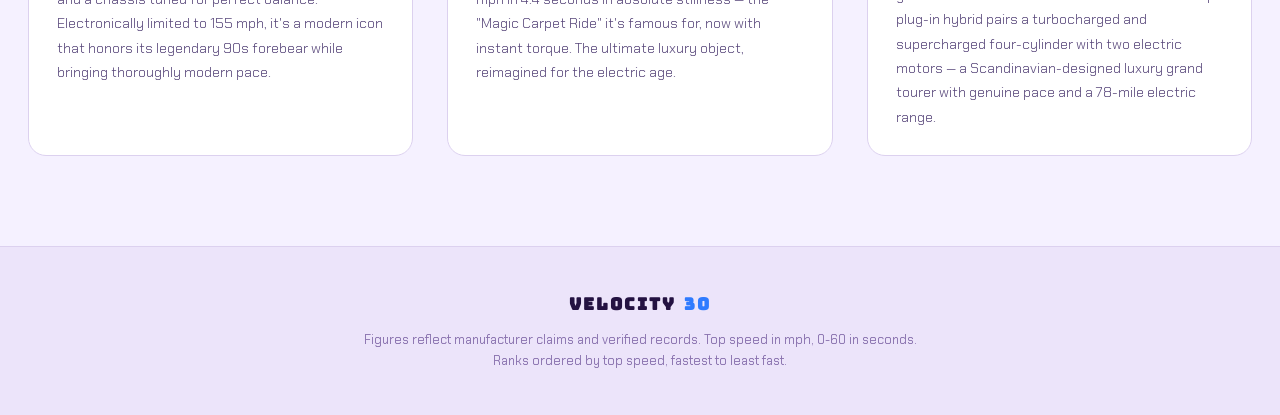
==== commit fe324e40: "more fix" ====
--- a/index.html
+++ b/index.html
@@ -28,7 +28,7 @@
       </a>
       <div class="nav-links">
         <a href="#leaderboard">Leaderboard</a>
-        <a href="#background">Background</a>
+        <a href="background.html">Background</a>
         <a href="#top" class="nav-cta">The Index</a>
         <button class="theme-toggle" id="themeToggle" aria-label="Toggle color theme">
           <span class="theme-icon sun">Light</span>
@@ -41,7 +41,7 @@
   <header id="top" class="hero">
     <div class="hero-bg"></div>
     <div class="hero-content">
-      <h1>FASTEST CAR<br><span class="grad">OF EVERY MAJOR BRAND</span></h1>
+      <h1>THE NEED<br><span class="grad">FOR SPEED</span></h1>
       <p class="hero-sub">
         Motors that define true speed and the test of time. Blink and there gone. 
       </p>
@@ -53,49 +53,6 @@
       <a href="#leaderboard" class="hero-cta">Rankings below</a>
     </div>
   </header>
-
-  <section id="background" class="bg-section">
-    <div class="bg-inner">
-      <h2 class="section-title">BACKGROUND</h2>
-      <p class="bg-intro">
-        How the 30 brands and their cars were selected — every entry is deliberate,
-        chosen by data and reach, never at random.
-      </p>
-      <div class="bg-grid">
-        <div class="bg-block">
-          <span class="bg-index">01</span>
-          <h3>How the brands were chosen</h3>
-          <p>
-            Thirty of the world's most significant automakers — dedicated hypercar houses
-            (Koenigsegg, Pagani, Bugatti, Hennessey), electric pioneers (Tesla, Rimac,
-            Lucid), and global giants (Toyota, Ford, Volkswagen Group's Audi, Porsche,
-            Lamborghini and Bentley). Each earns a place through global presence, racing
-            heritage or performance engineering.
-          </p>
-        </div>
-        <div class="bg-block">
-          <span class="bg-index">02</span>
-          <h3>How the cars were chosen</h3>
-          <p>
-            One car per brand — the fastest road-legal production car each maker has
-            certified. No concepts, no prototypes, no one-offs. If a brand sells a faster
-            model today, that is the model listed. A car cannot enter this index on
-            reputation alone; it must be the quickest the manufacturer actually builds.
-          </p>
-        </div>
-        <div class="bg-block">
-          <span class="bg-index">03</span>
-          <h3>Method and verification</h3>
-          <p>
-            Ranking is by top speed in miles per hour, highest to lowest, drawn from
-            official figures and documented records. Where two cars top out identically,
-            0-60 mph and power decide the order. Every listing is traceable to a published
-            claim or a verified run — chosen by the numbers, not by chance.
-          </p>
-        </div>
-      </div>
-    </div>
-  </section>
 
   <main id="leaderboard">
     <div class="toolbar">
--- a/styles.css
+++ b/styles.css
@@ -313,26 +313,22 @@
   margin-left: 8px;
 }
 
-/* ---------- BACKGROUND ---------- */
-.bg-section {
+/* ---------- BACKGROUND PAGE ---------- */
+.page-head {
+  min-height: 62vh;
+}
+
+.nav-links a.nav-current {
+  color: var(--green);
+}
+
+.bg-page {
   max-width: 1280px;
   margin: 0 auto;
-  padding: 70px 28px 40px;
-}
-
-.bg-intro {
-  margin: 14px 0 32px;
-  max-width: 660px;
-  color: var(--muted);
-  font-size: 1rem;
-  font-weight: 300;
-  line-height: 1.7;
-}
-
-.bg-grid {
-  display: grid;
-  grid-template-columns: repeat(auto-fit, minmax(280px, 1fr));
-  gap: 20px;
+  padding: 24px 28px 90px;
+  display: flex;
+  flex-direction: column;
+  gap: 26px;
 }
 
 .bg-block {
@@ -340,7 +336,7 @@
   background: linear-gradient(160deg, var(--card-2) 0%, var(--card) 60%);
   border: 1px solid var(--line);
   border-radius: var(--radius);
-  padding: 28px 26px;
+  padding: 40px 38px;
   overflow: hidden;
   transition: transform 0.28s ease, border-color 0.28s ease, box-shadow 0.28s ease;
 }
@@ -369,30 +365,74 @@
   display: block;
   font-family: var(--font-num);
   font-weight: 400;
-  font-size: 1.7rem;
+  font-size: 2.1rem;
   line-height: 1;
   color: var(--green);
   text-shadow: 0 0 18px var(--green-glow);
-  margin-bottom: 16px;
+  margin-bottom: 20px;
 }
 
 .bg-block h3 {
   position: relative;
   font-family: var(--font-display);
   font-weight: 400;
+  font-size: 1.2rem;
+  letter-spacing: 2px;
+  text-transform: uppercase;
+  line-height: 1.3;
+  margin-bottom: 18px;
+}
+
+.bg-block p {
+  position: relative;
+  color: var(--muted);
   font-size: 1rem;
-  letter-spacing: 2px;
-  text-transform: uppercase;
-  line-height: 1.3;
-  margin-bottom: 14px;
-}
-
-.bg-block p {
-  position: relative;
-  color: var(--muted);
-  font-size: 0.9rem;
   font-weight: 300;
   line-height: 1.7;
+  margin-bottom: 14px;
+}
+
+.bg-block p:last-child {
+  margin-bottom: 0;
+}
+
+.bg-list {
+  position: relative;
+  list-style: none;
+  margin: 4px 0 18px;
+}
+
+.bg-list li {
+  position: relative;
+  padding: 11px 0 11px 46px;
+  color: var(--muted);
+  font-size: 0.95rem;
+  font-weight: 300;
+  line-height: 1.6;
+  border-bottom: 1px dashed var(--line);
+}
+
+.bg-list li:last-child {
+  border-bottom: none;
+}
+
+.bg-list li::before {
+  content: attr(data-n);
+  position: absolute;
+  left: 0;
+  top: 50%;
+  transform: translateY(-50%);
+  font-family: var(--font-num);
+  font-weight: 400;
+  font-size: 1.15rem;
+  color: var(--green);
+  text-shadow: 0 0 12px var(--green-glow);
+}
+
+.bg-cta-row {
+  display: flex;
+  justify-content: center;
+  margin-top: 14px;
 }
 
 /* ---------- MAIN ---------- */
@@ -1208,6 +1248,12 @@
   .compare-tray-inner {
     padding: 12px 18px;
   }
+  .bg-page {
+    padding: 18px 18px 60px;
+  }
+  .bg-block {
+    padding: 28px 22px;
+  }
 }
 
 @media (prefers-reduced-motion: reduce) {
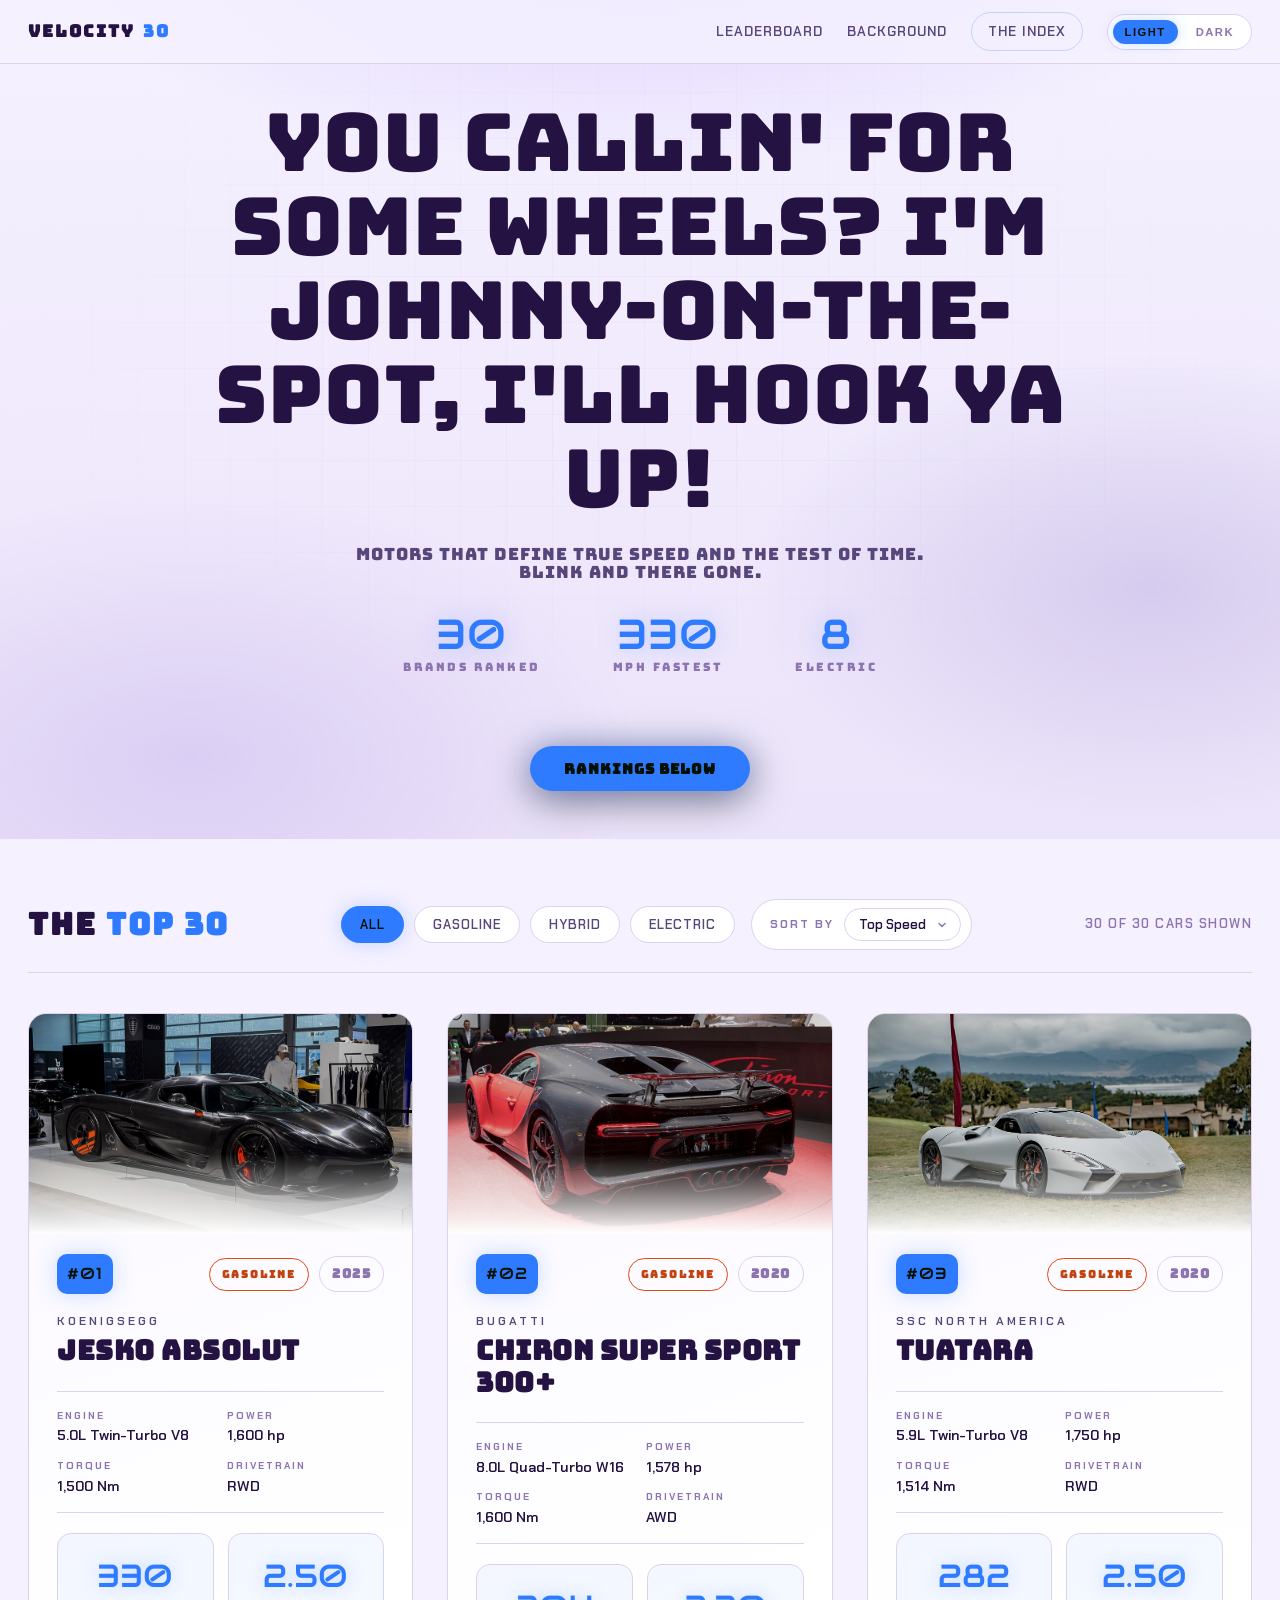
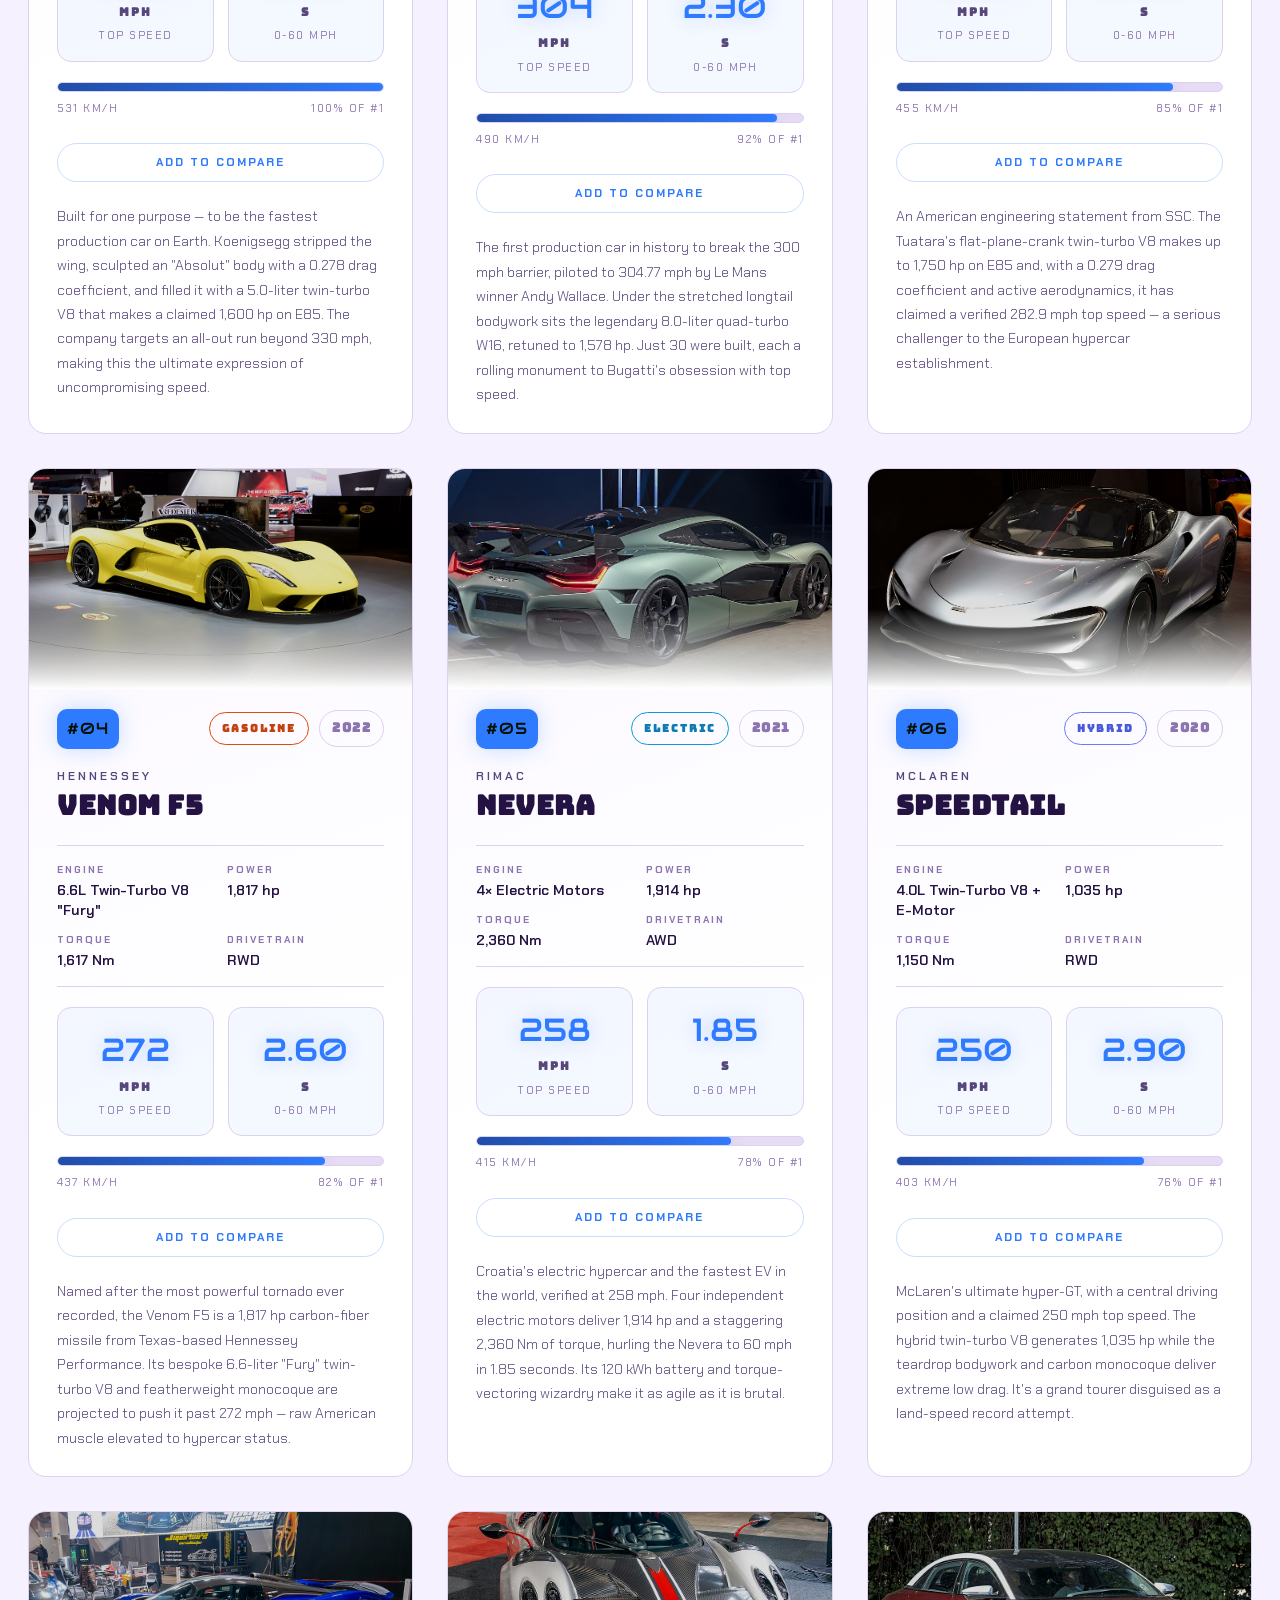
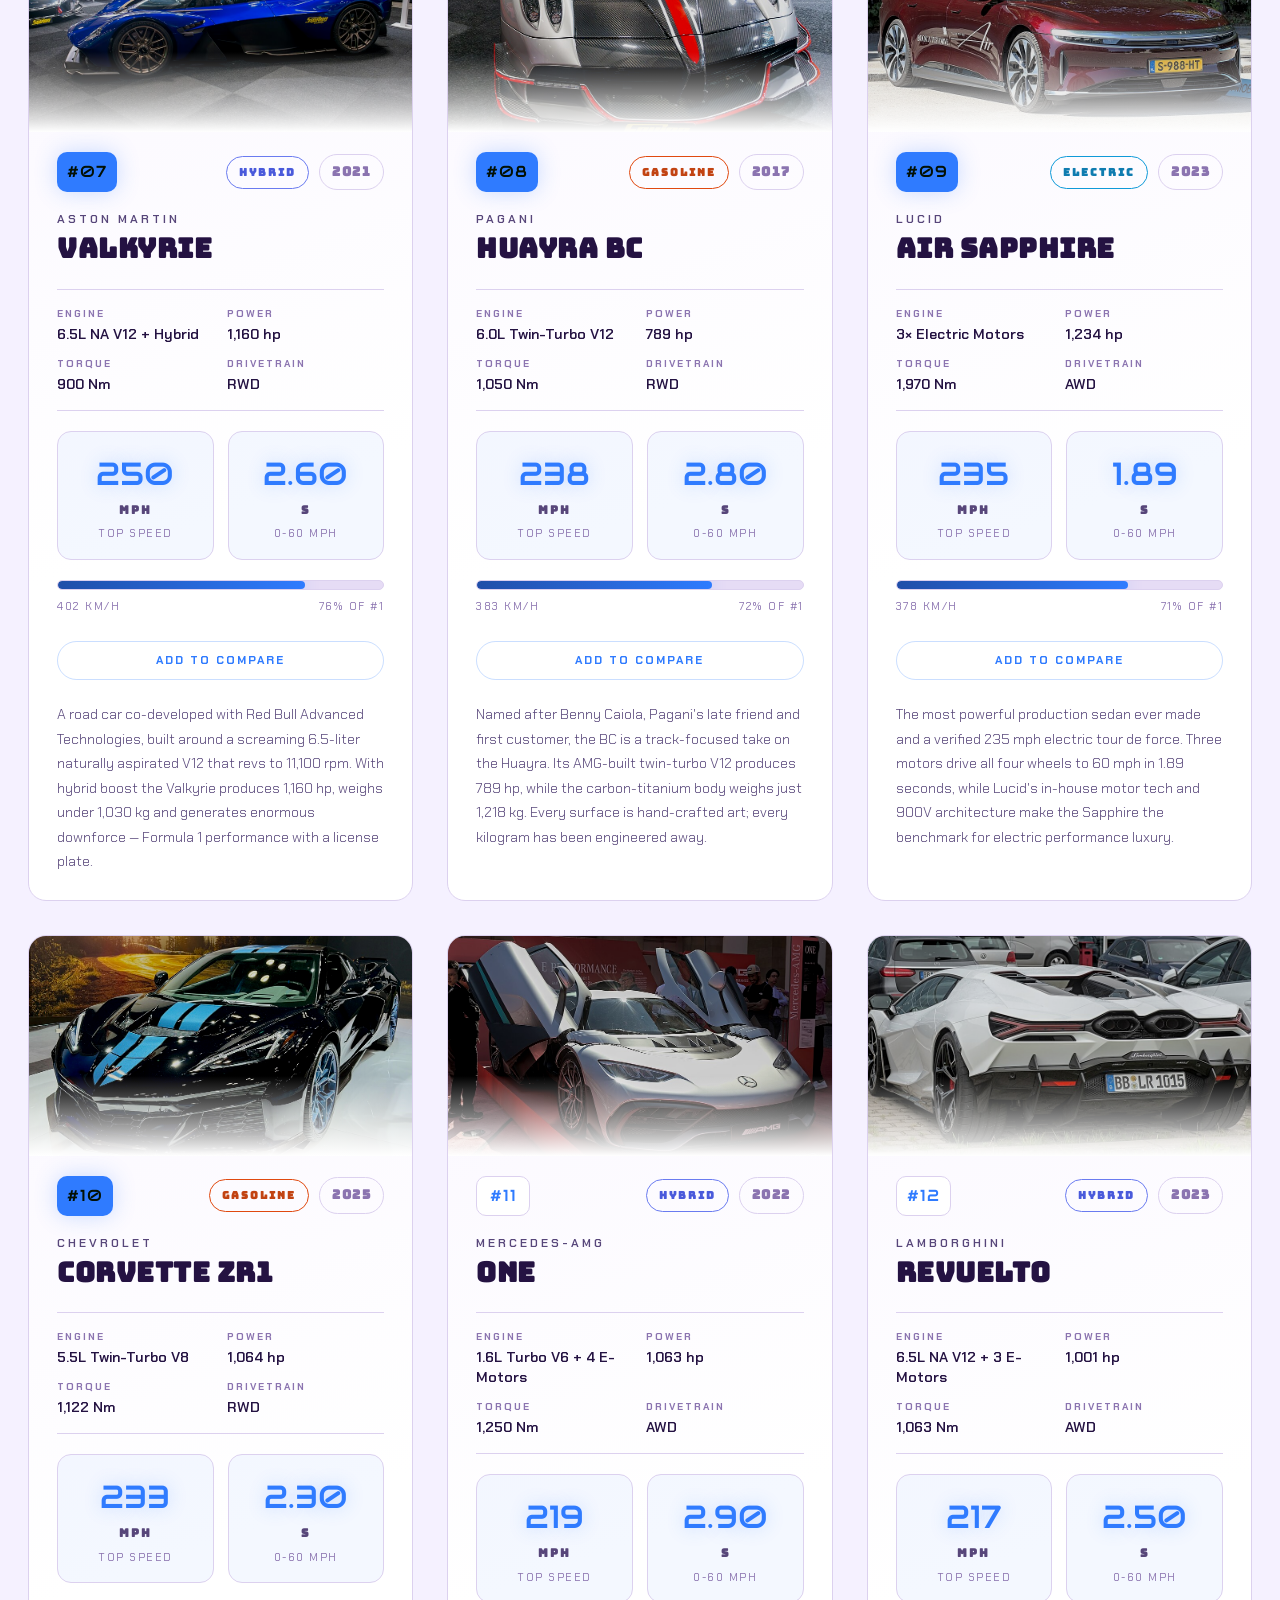
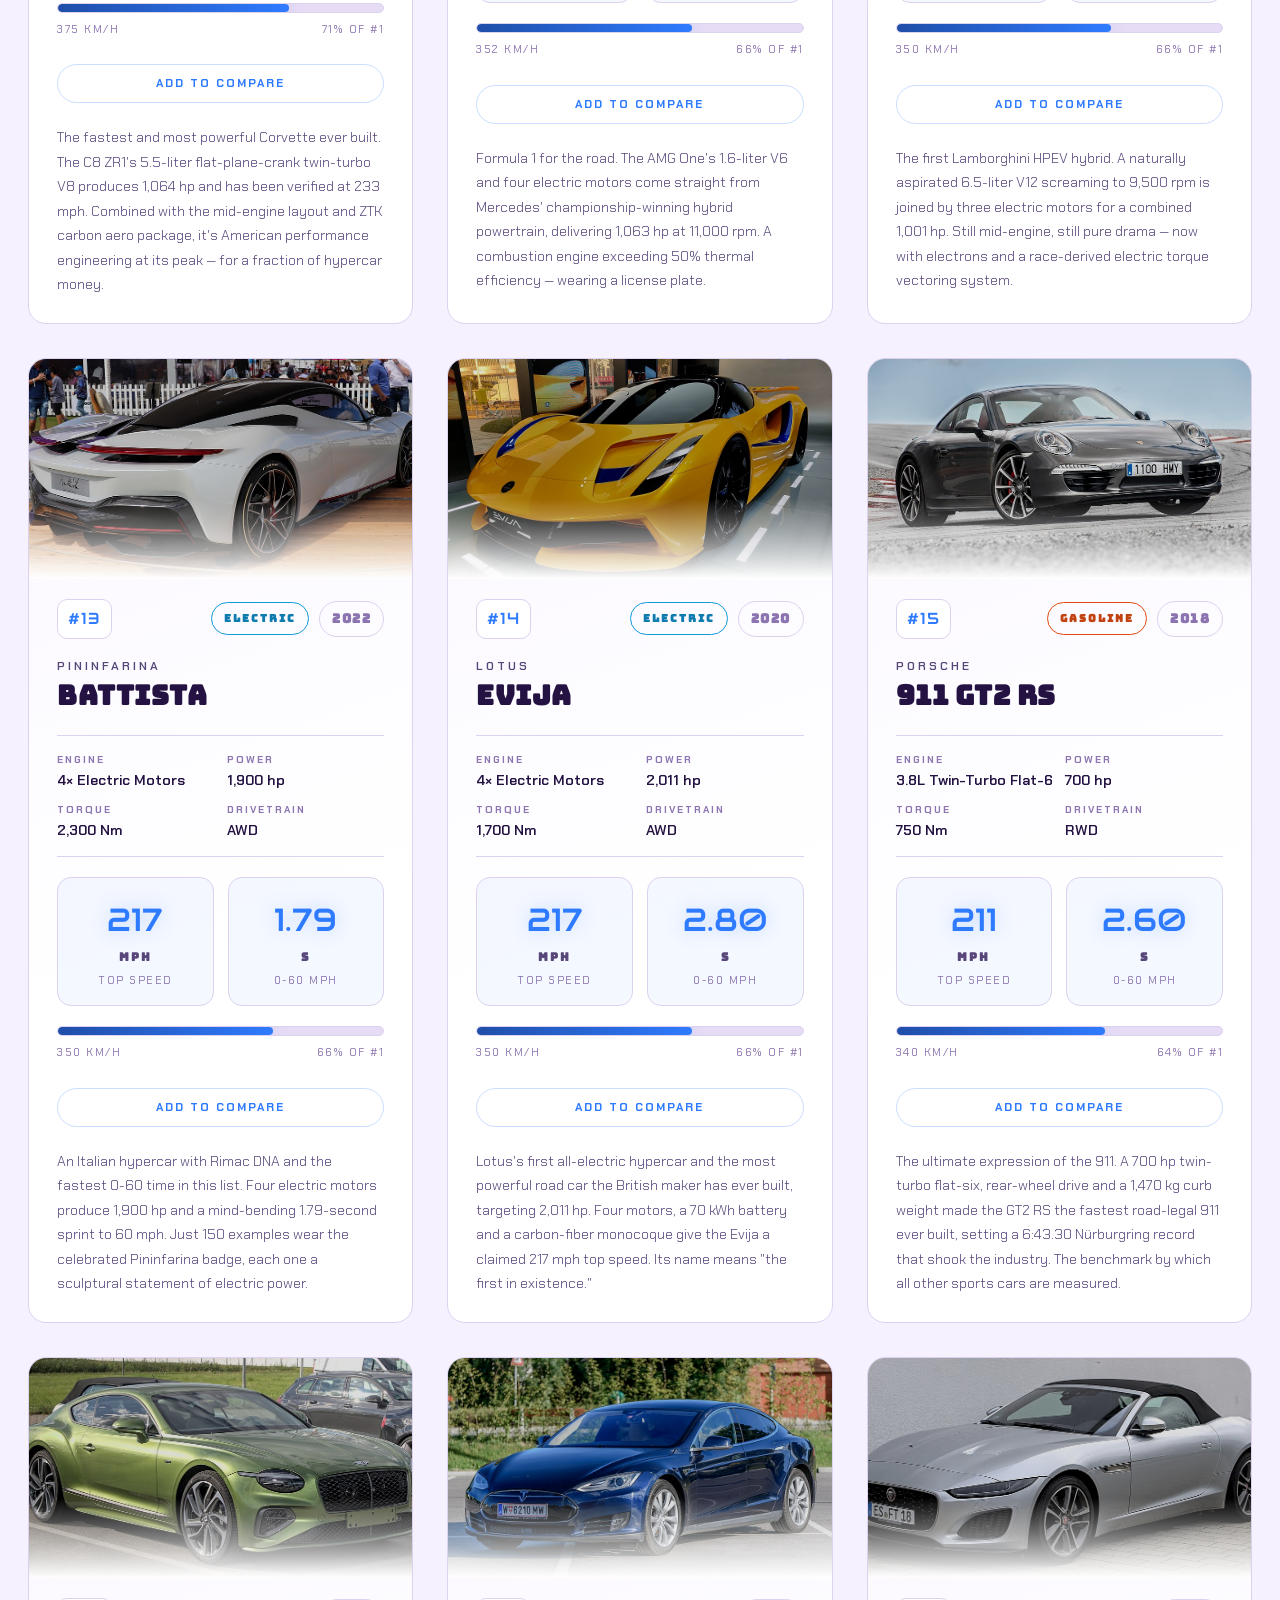
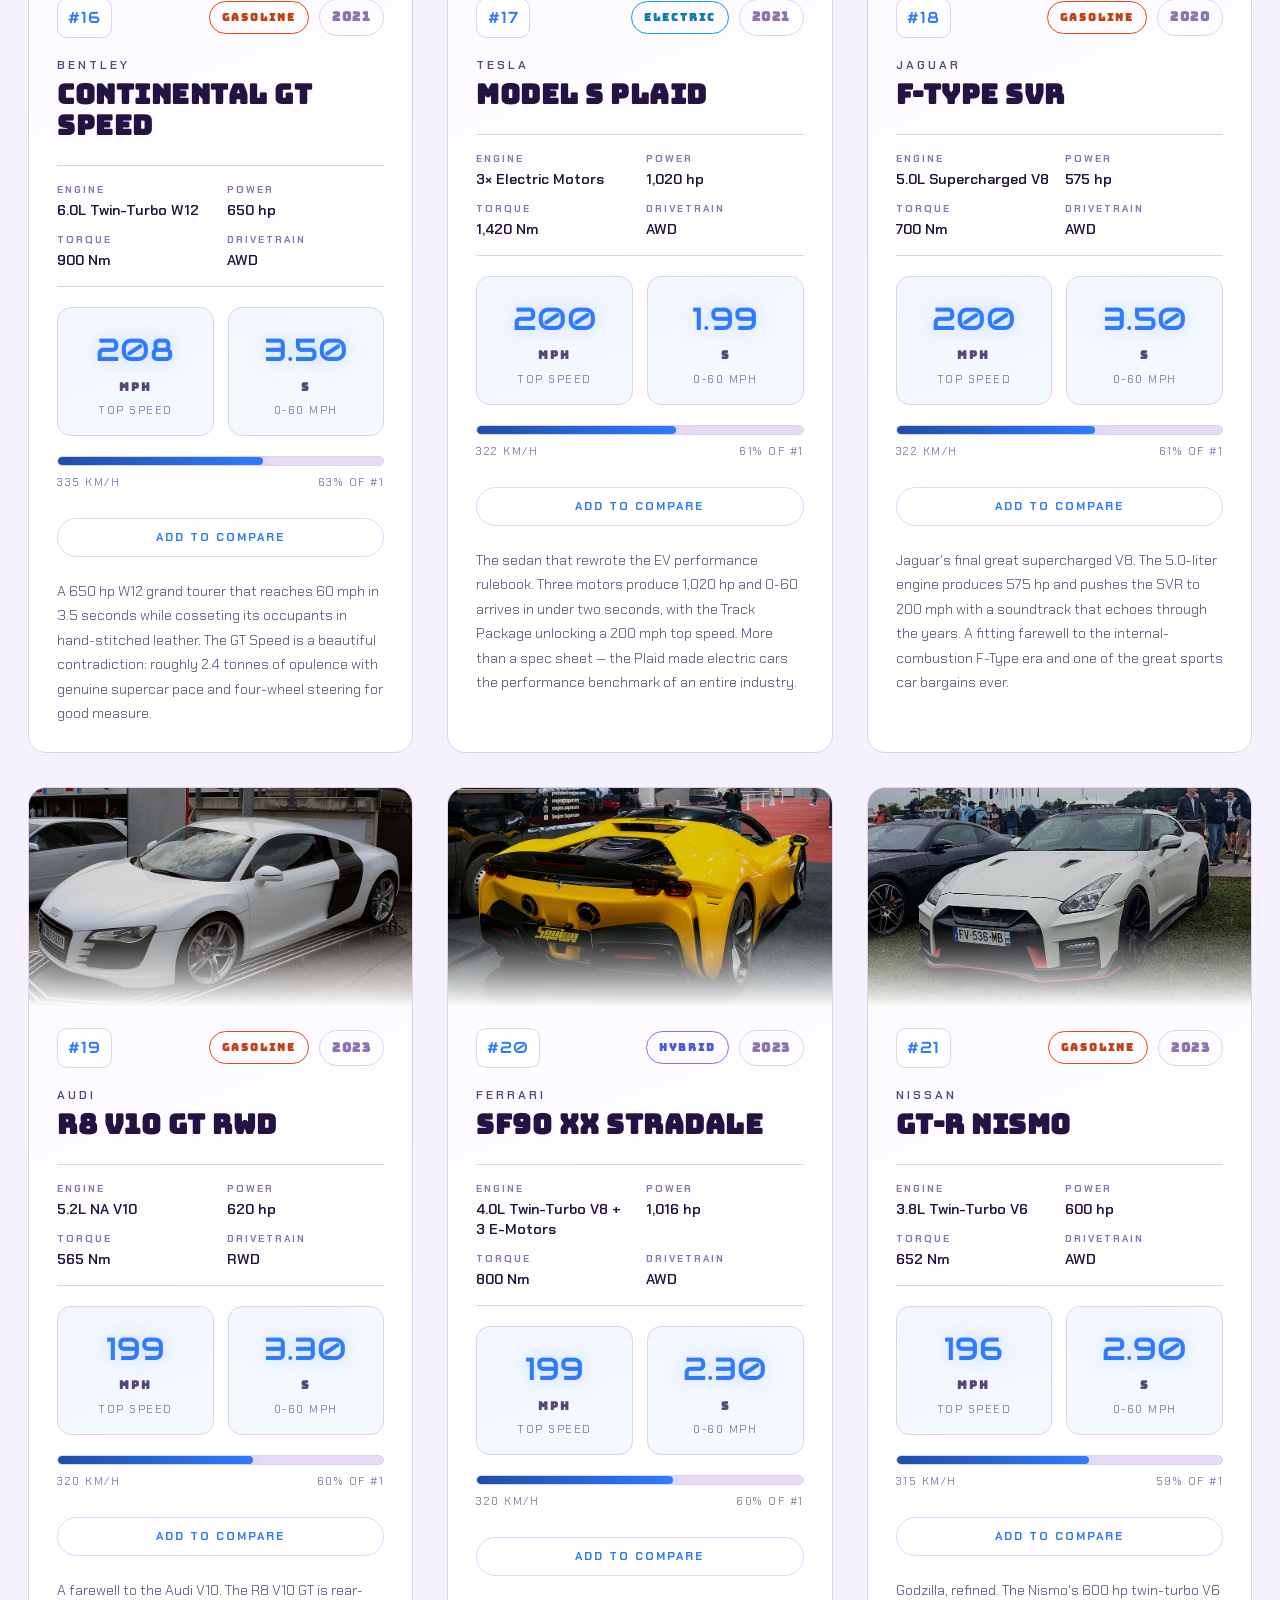
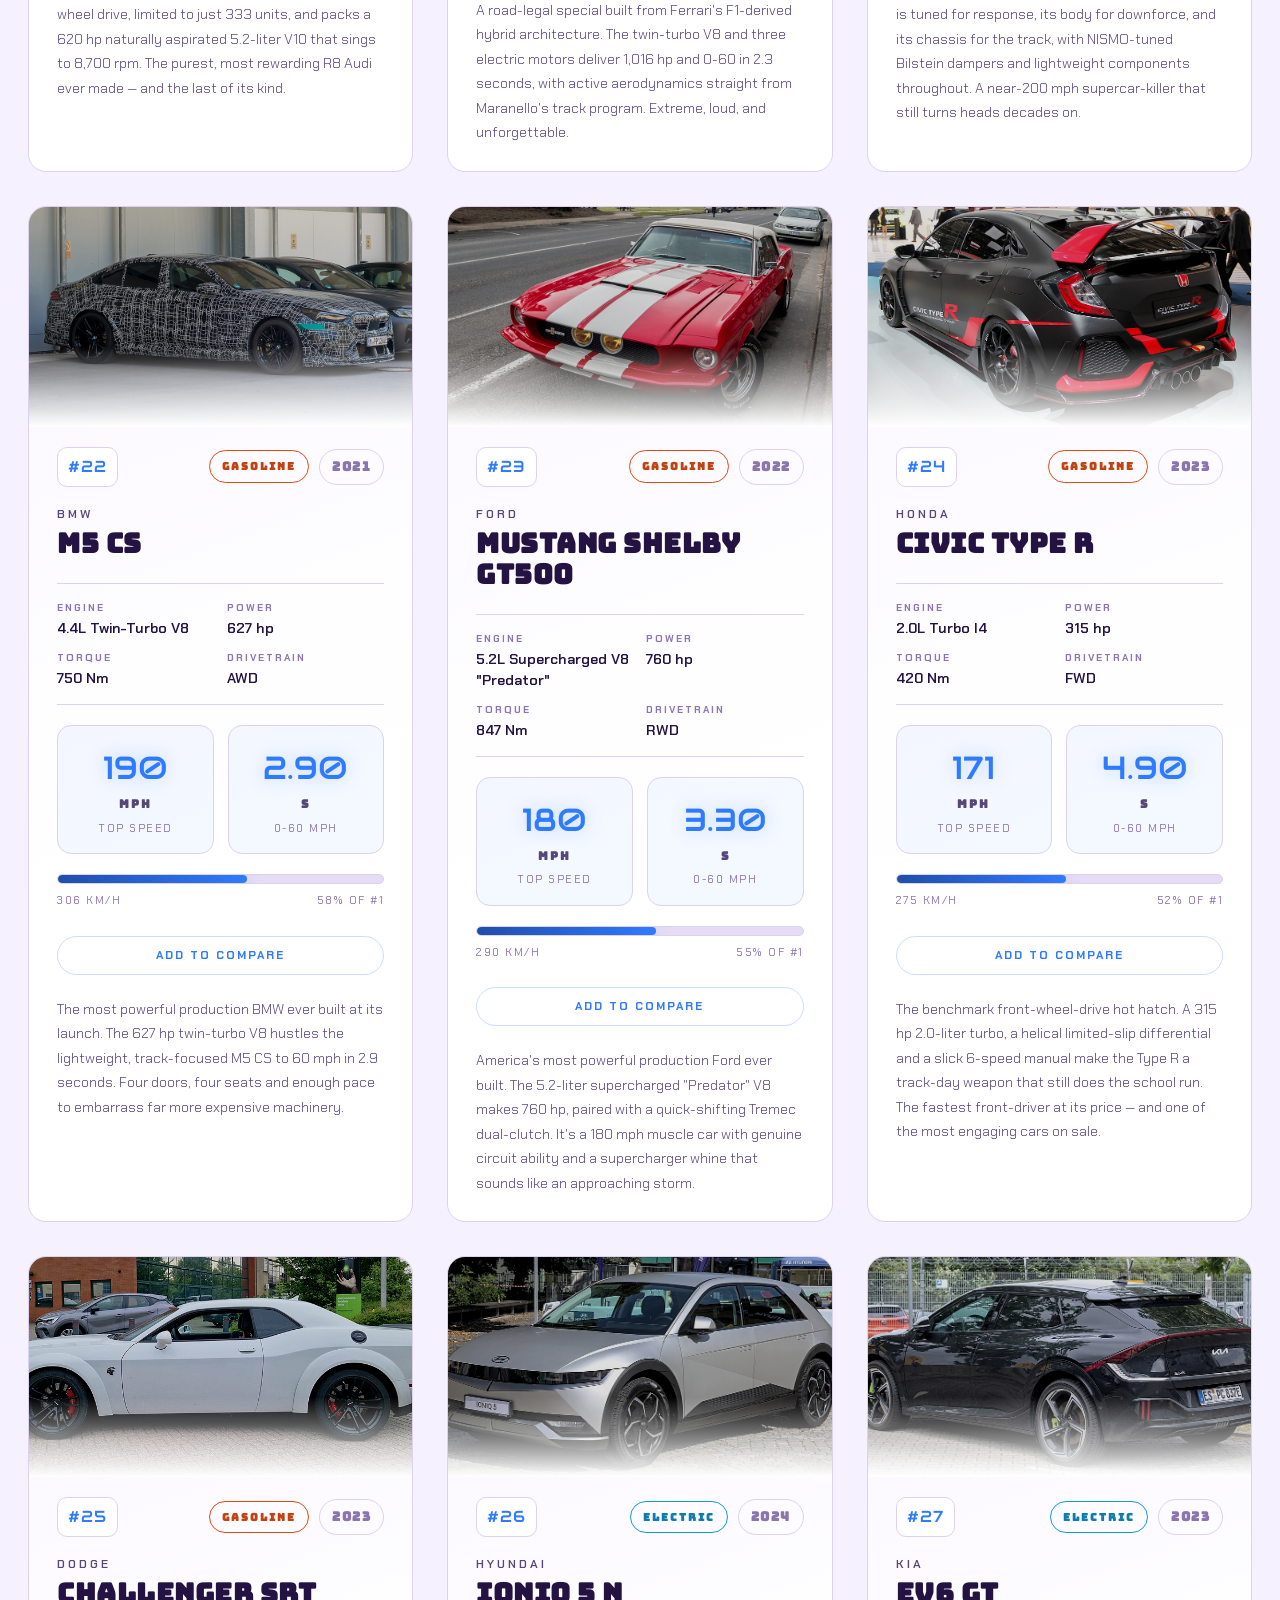
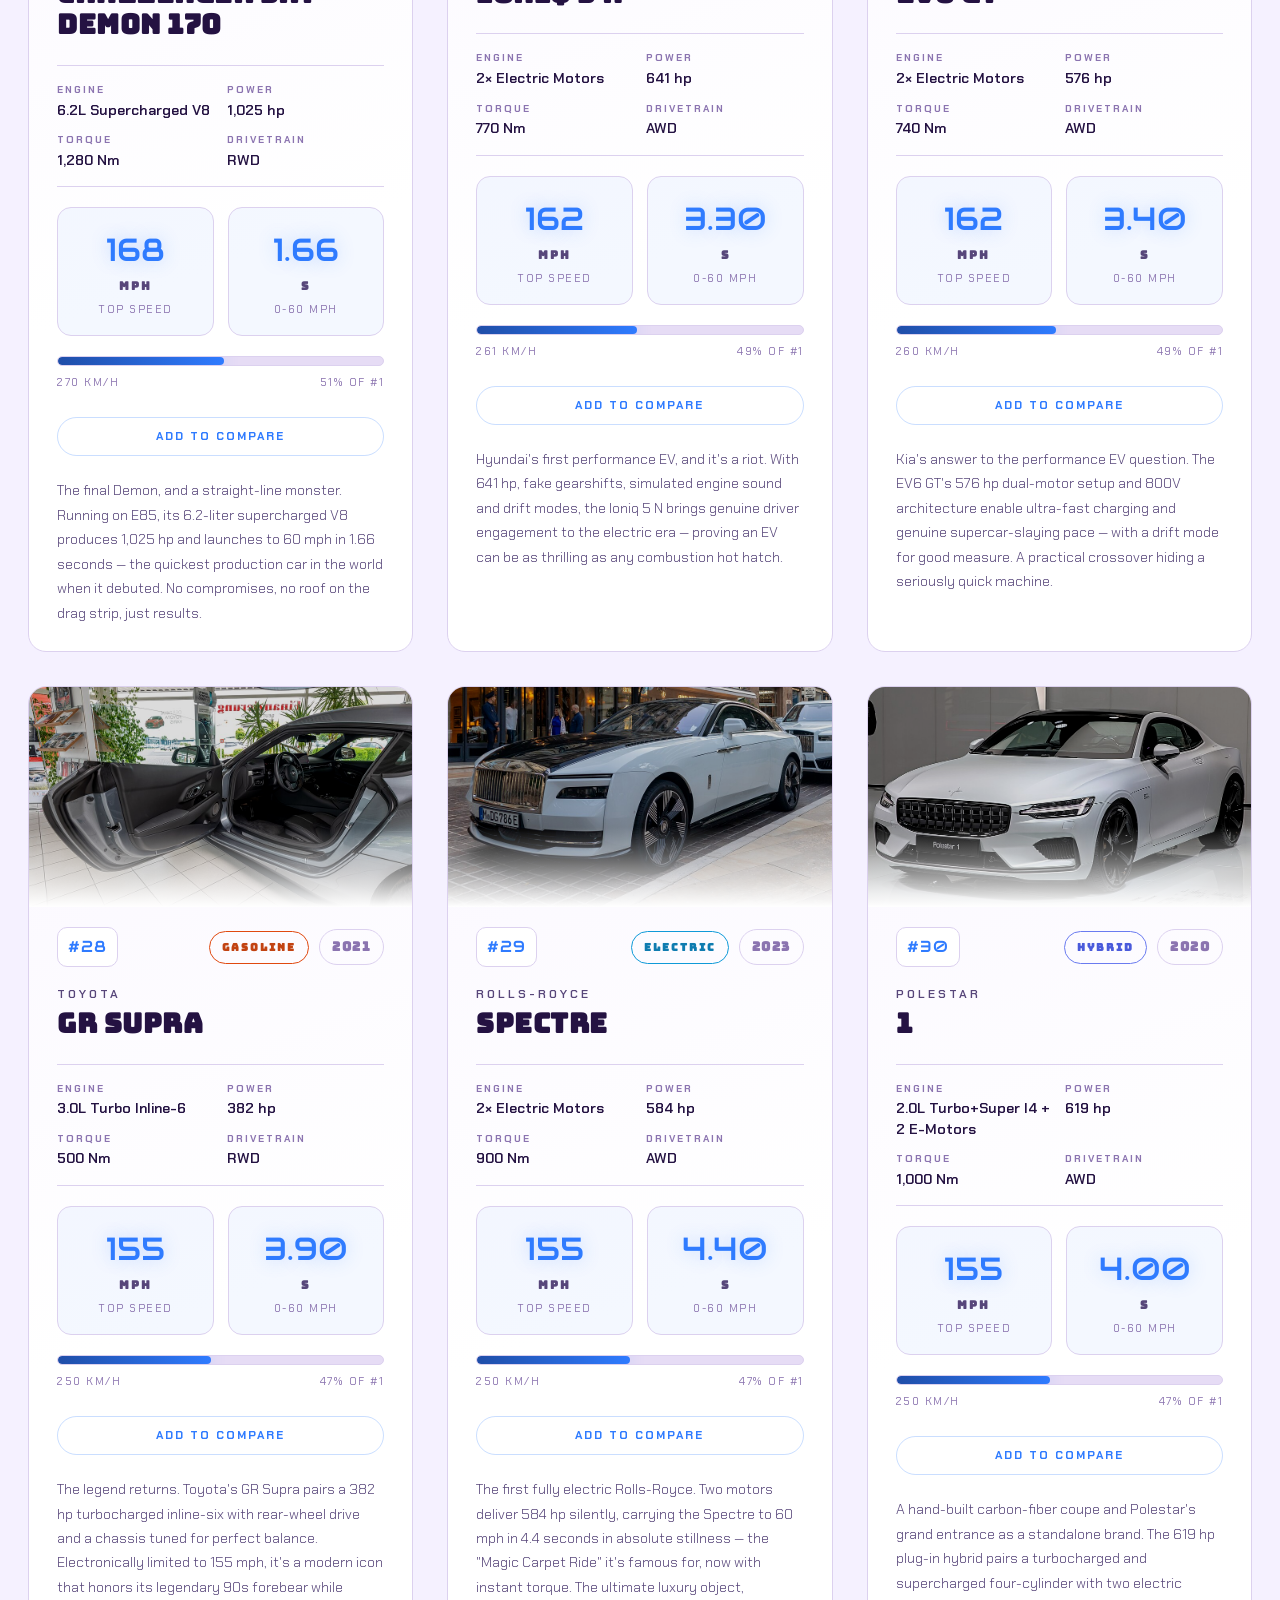
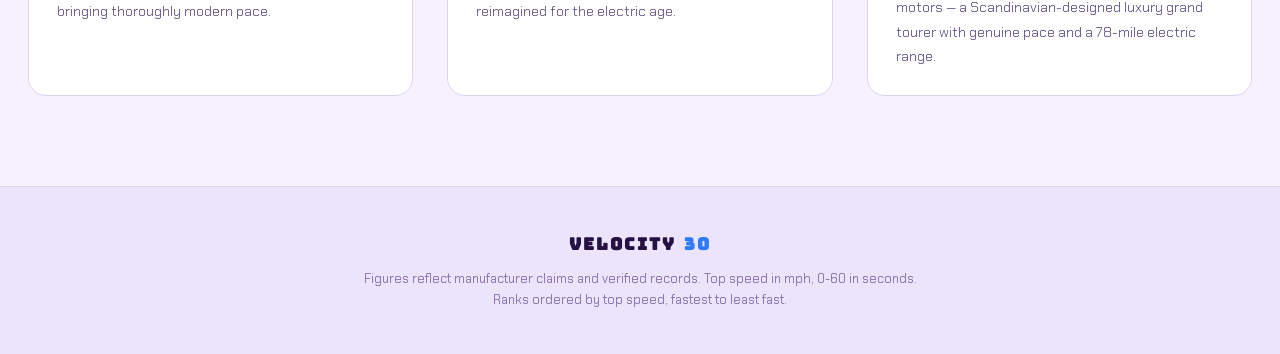
==== commit eca2dcc2: "header change" ====
--- a/index.html
+++ b/index.html
@@ -41,7 +41,7 @@
   <header id="top" class="hero">
     <div class="hero-bg"></div>
     <div class="hero-content">
-      <h1>THE NEED<br><span class="grad">FOR SPEED</span></h1>
+      <h1>You callin' for some wheels? I'm Johnny-on-the-spot, I'll hook ya up!
       <p class="hero-sub">
         Motors that define true speed and the test of time. Blink and there gone. 
       </p>
--- a/styles.css
+++ b/styles.css
@@ -191,11 +191,11 @@
 /* ---------- HERO ---------- */
 .hero {
   position: relative;
-  min-height: 100vh;
+  min-height: 86vh;
   display: flex;
   align-items: center;
   overflow: hidden;
-  padding: calc(var(--nav-h) + 40px) 24px 60px;
+  padding: calc(var(--nav-h) + 36px) 24px 48px;
 }
 
 .hero-bg {
@@ -264,7 +264,7 @@
   display: flex;
   justify-content: center;
   gap: clamp(24px, 6vw, 72px);
-  margin: 44px 0 38px;
+  margin: 32px 0 30px;
 }
 
 .stat {
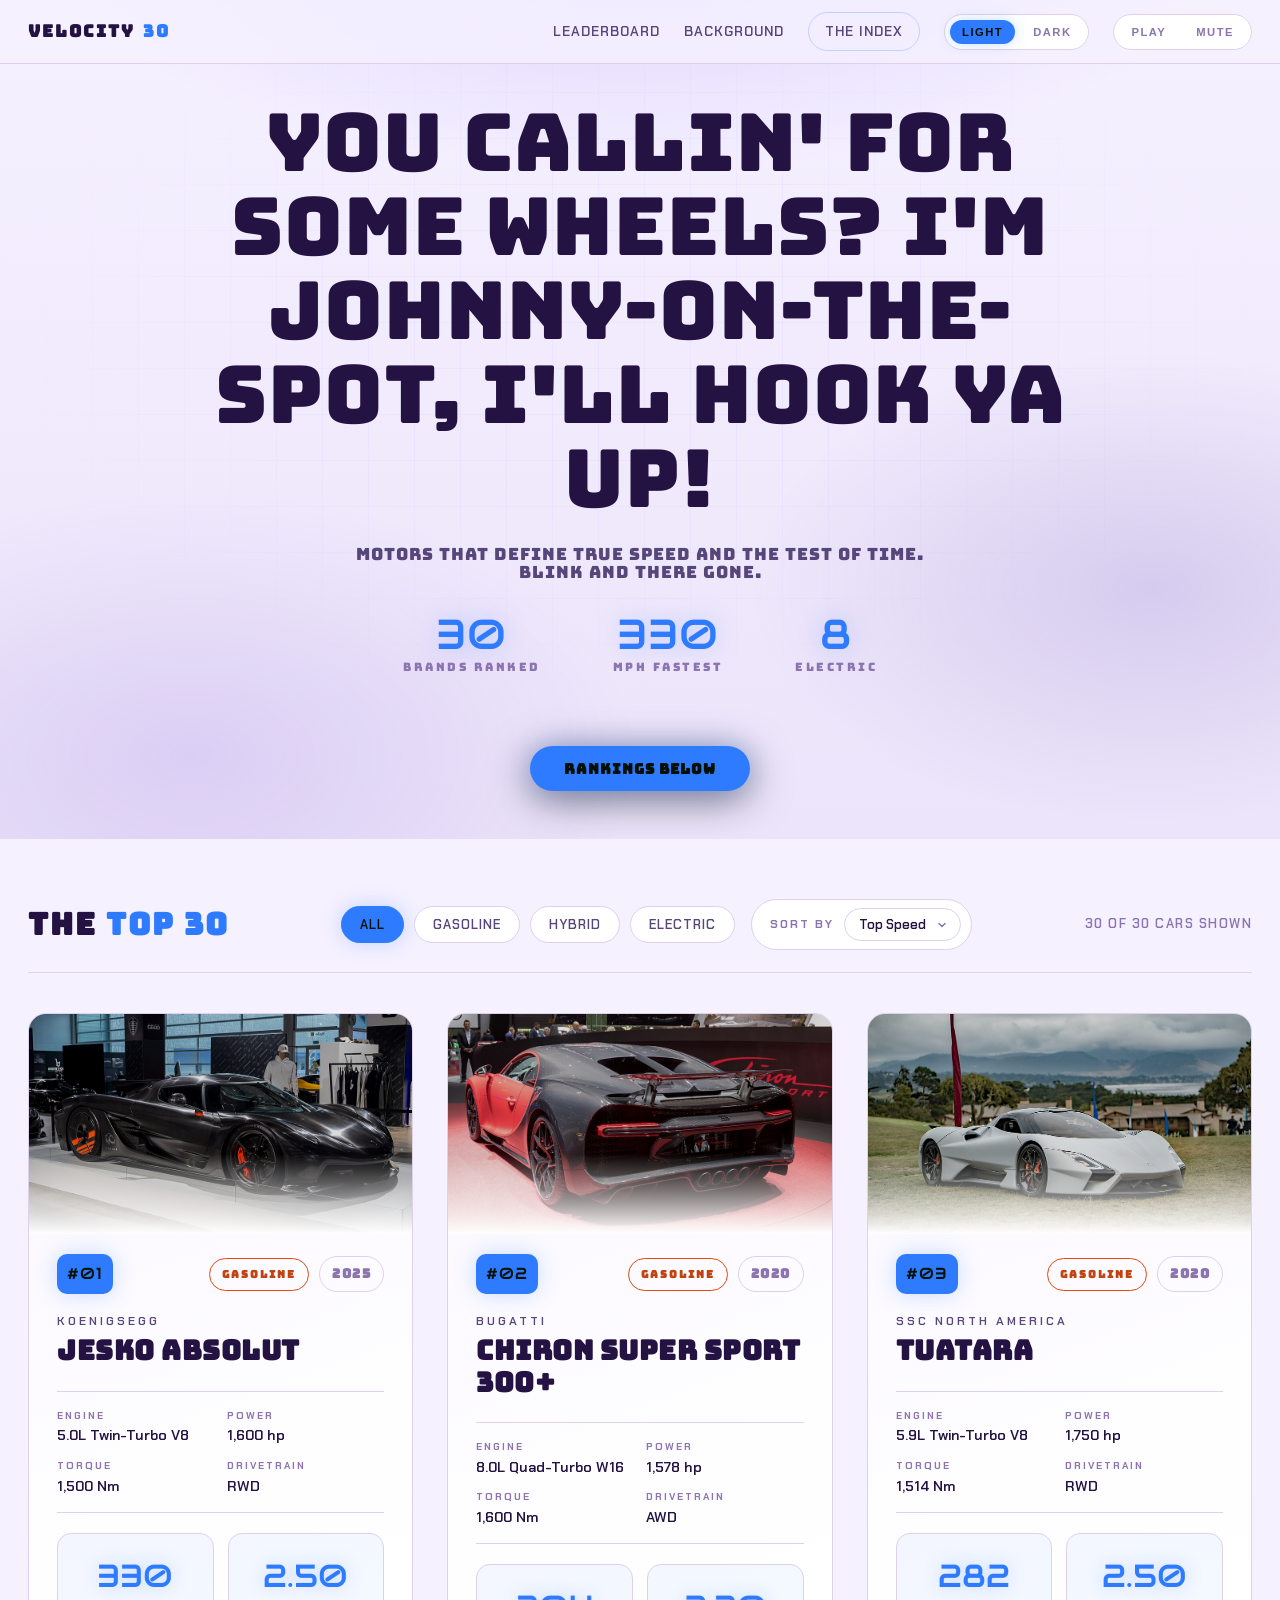
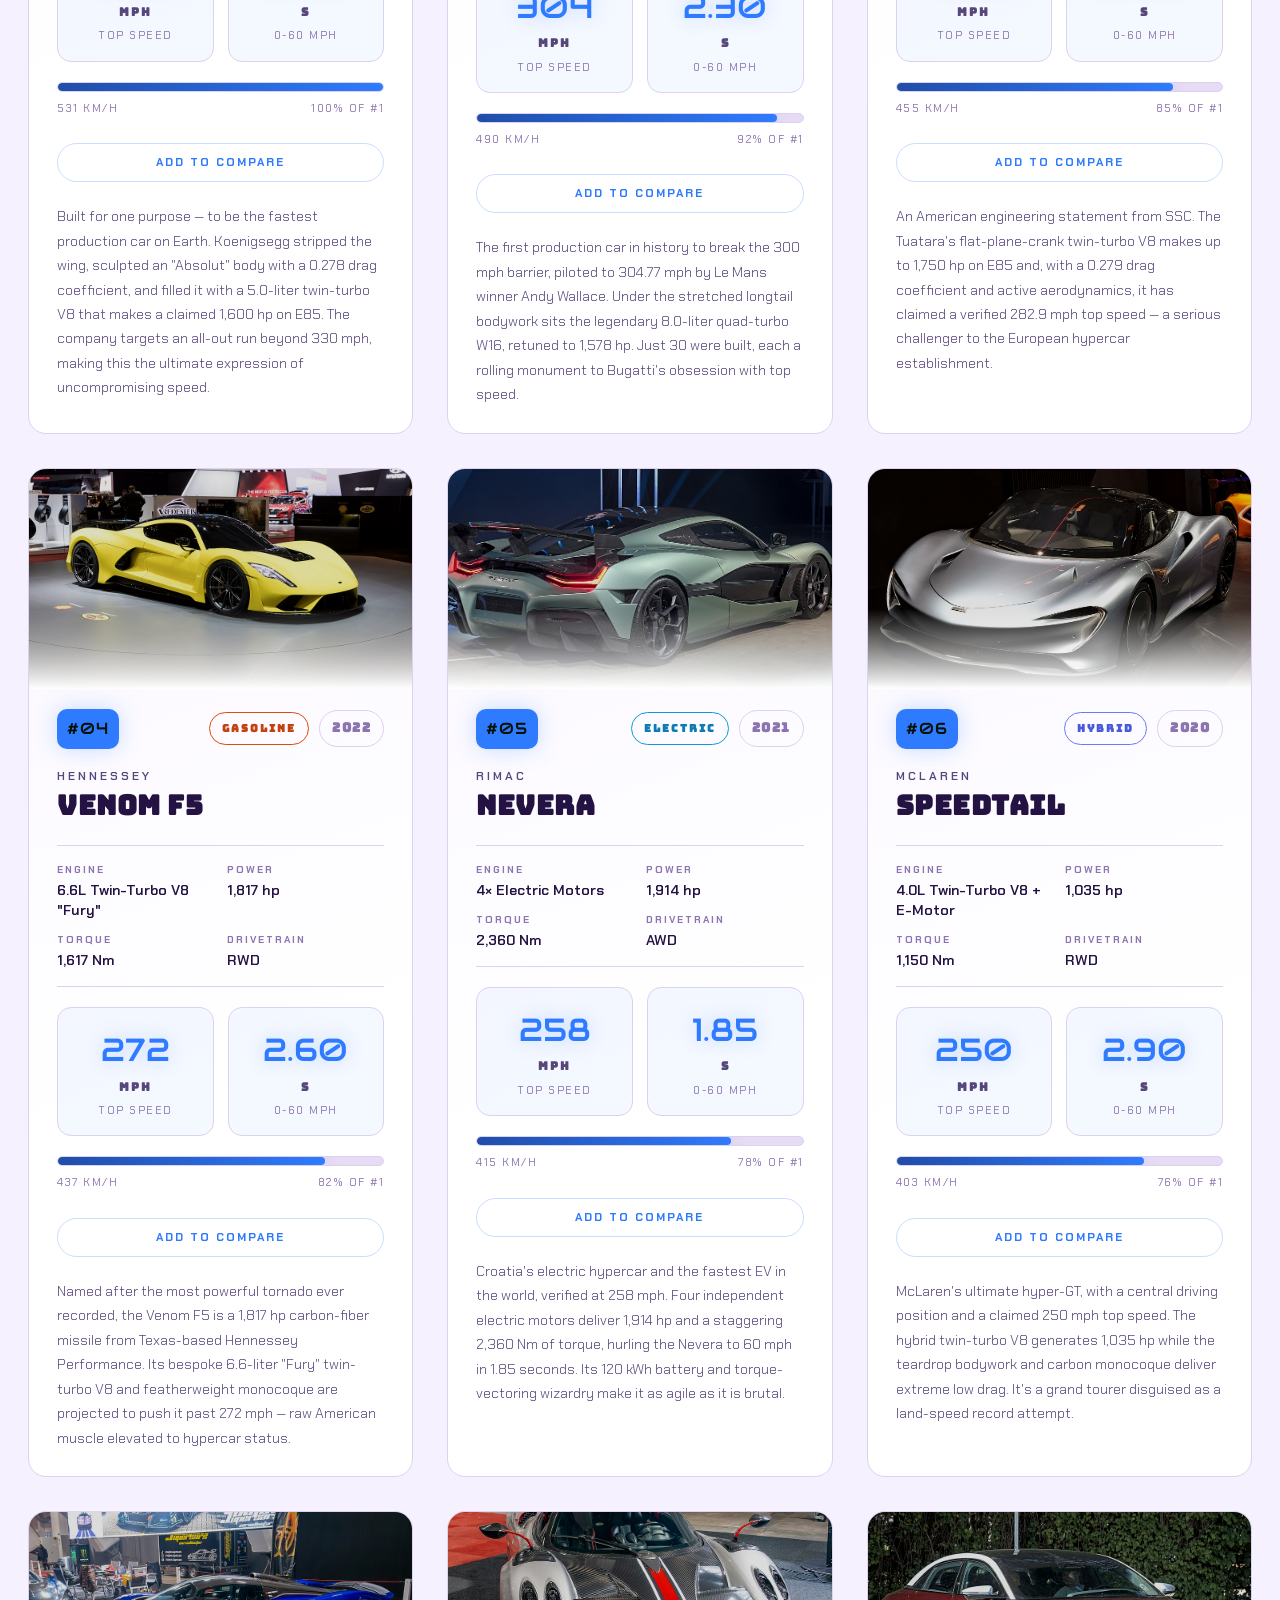
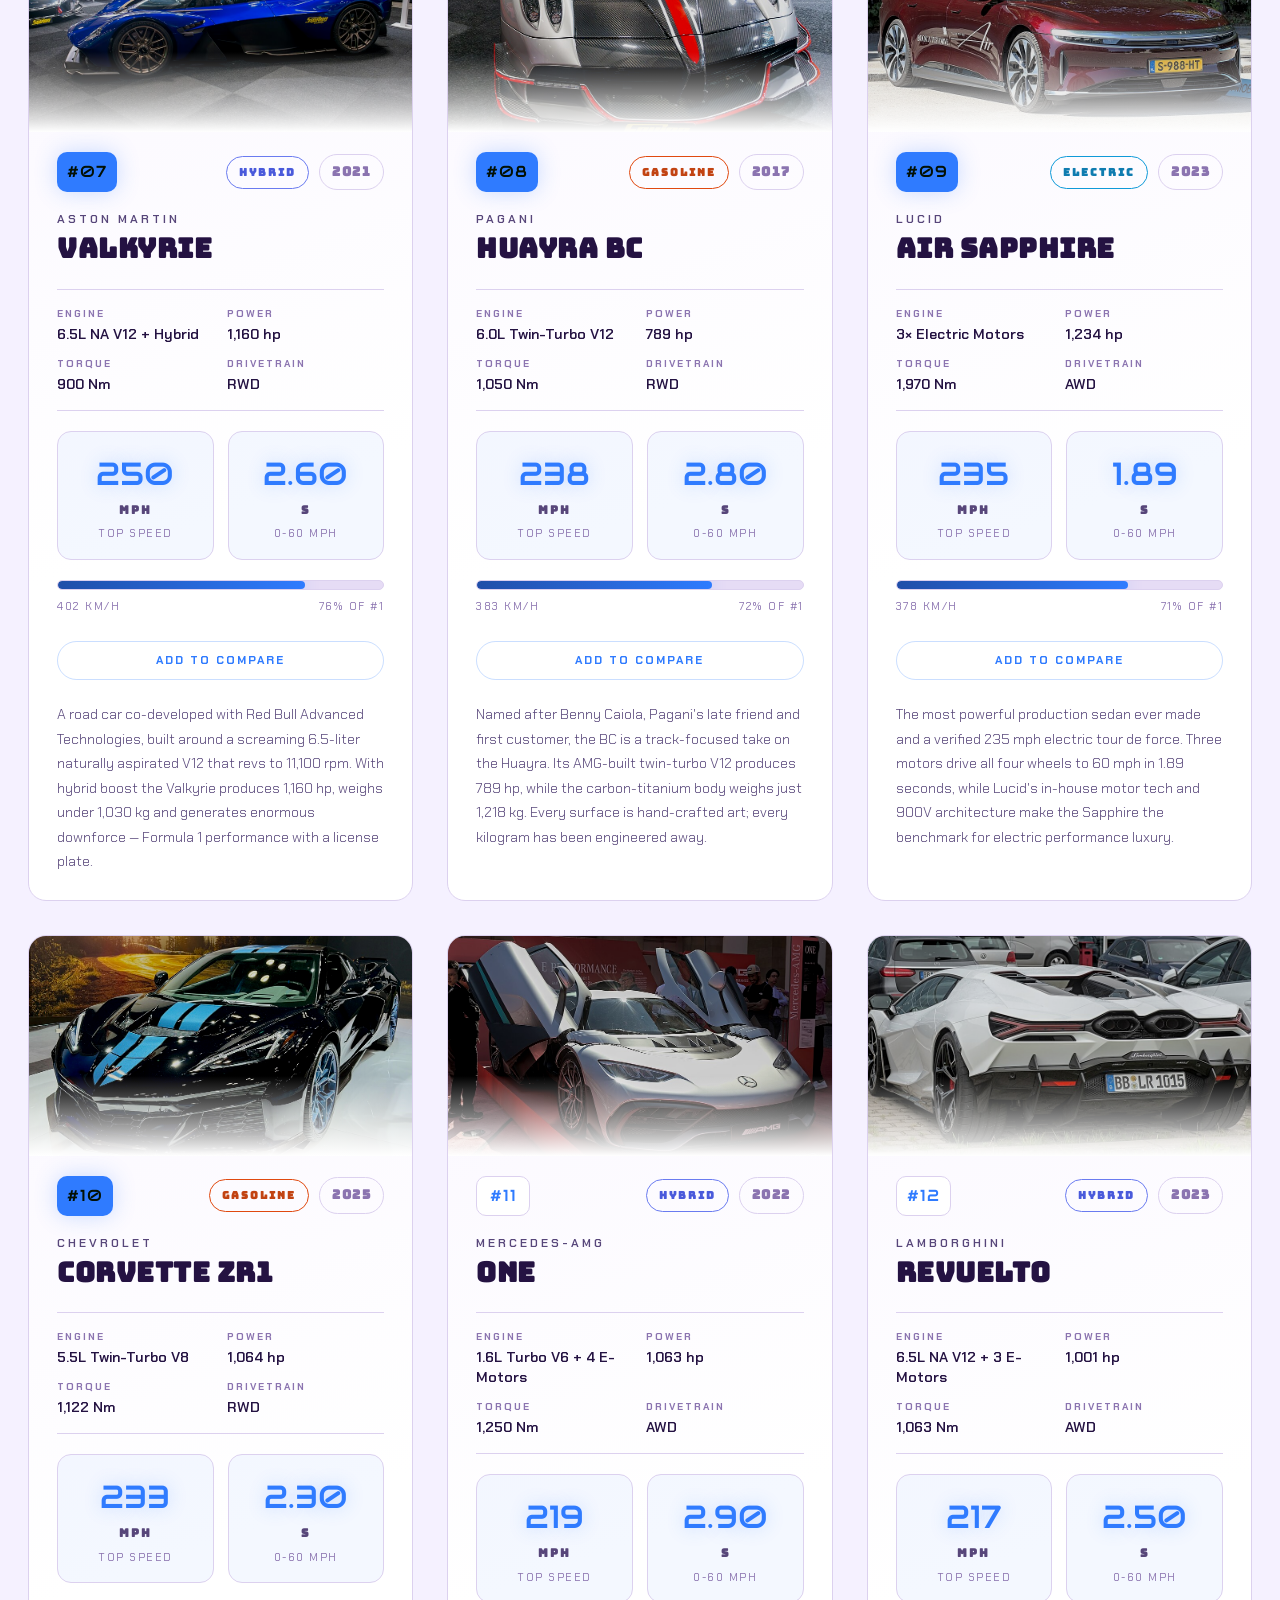
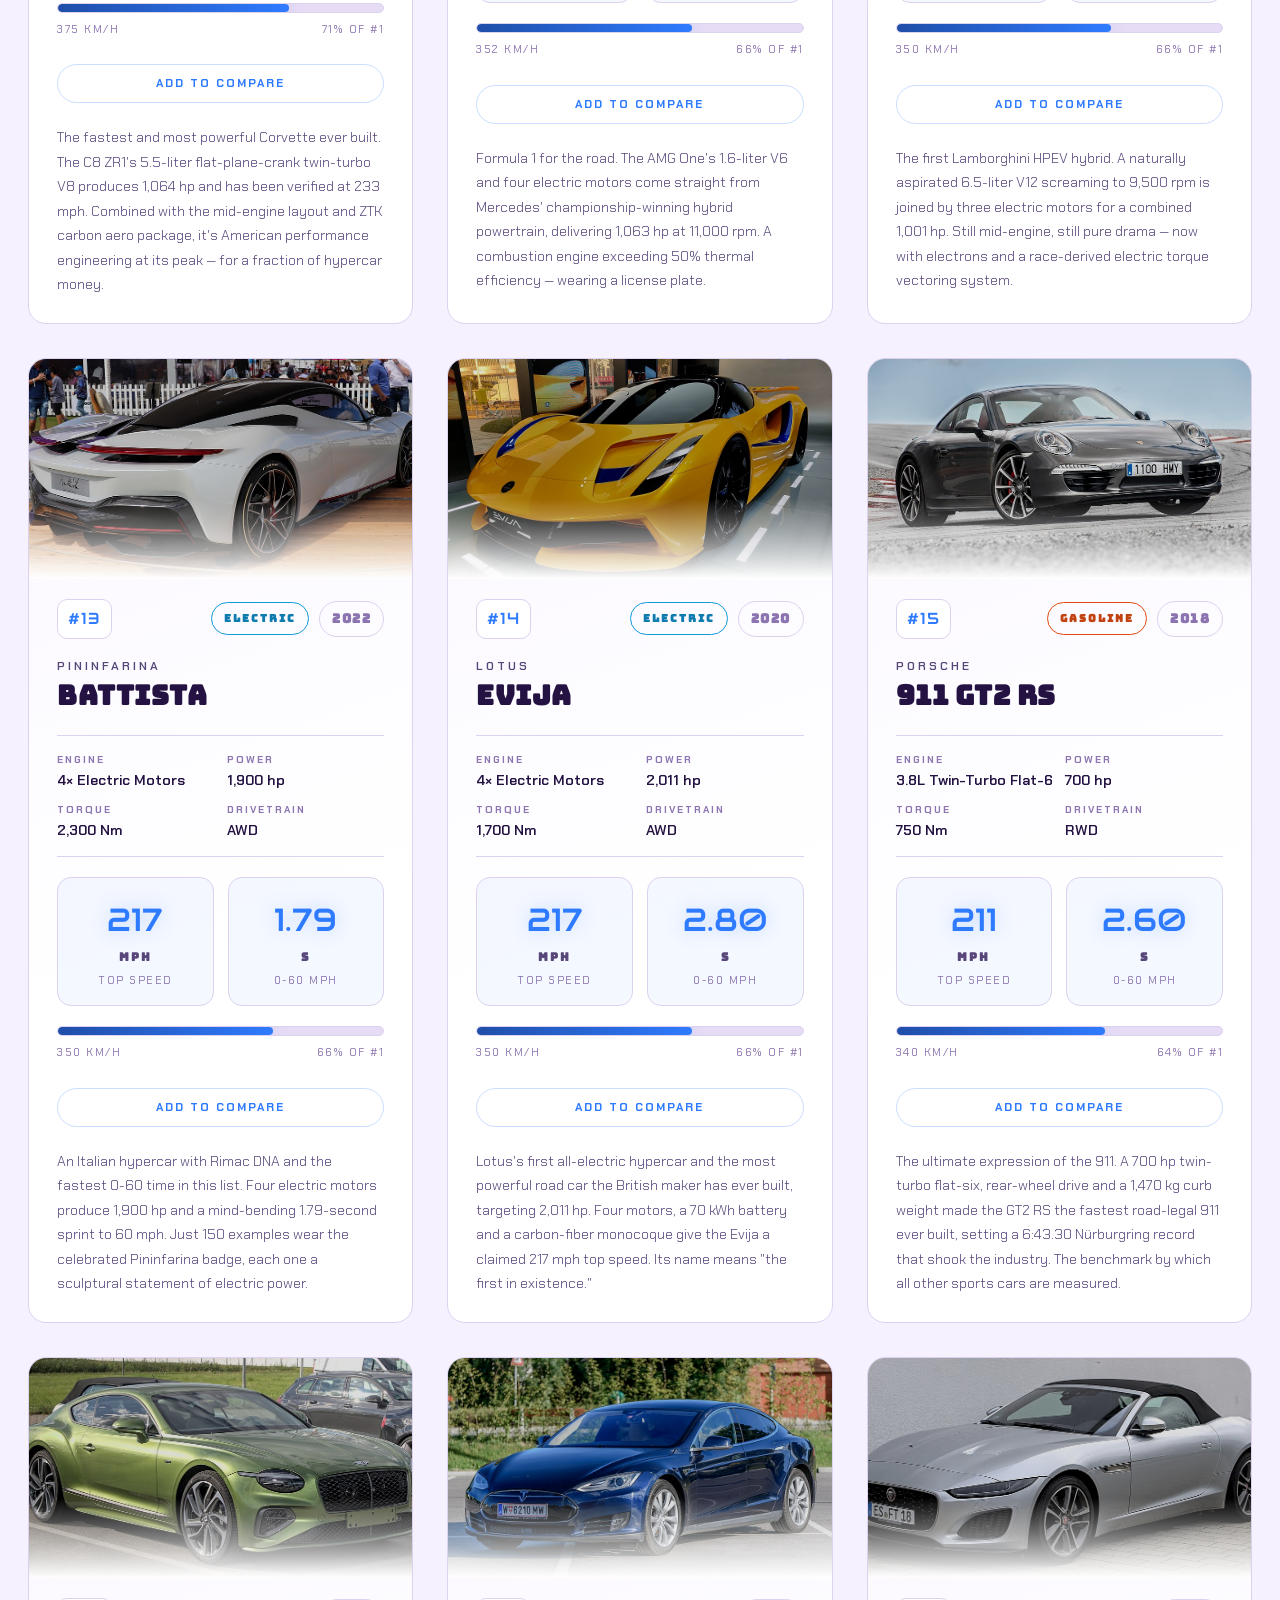
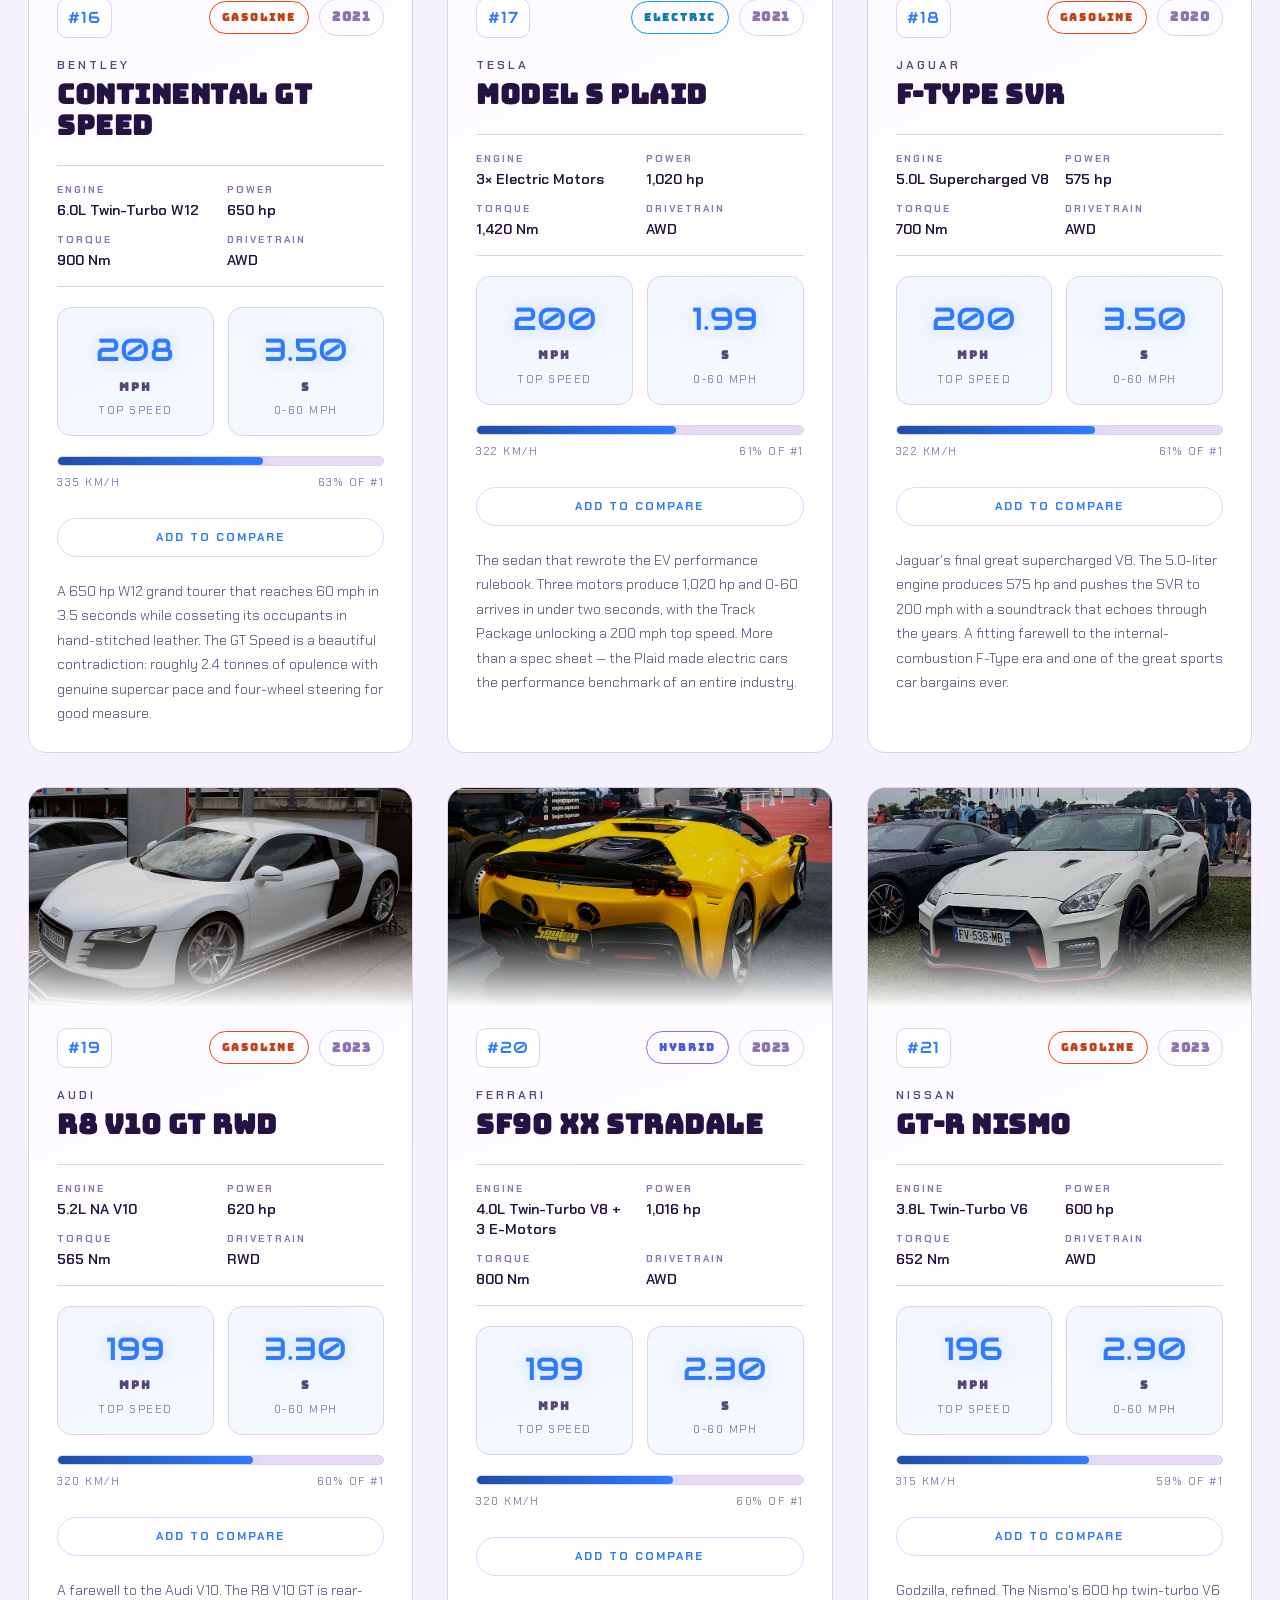
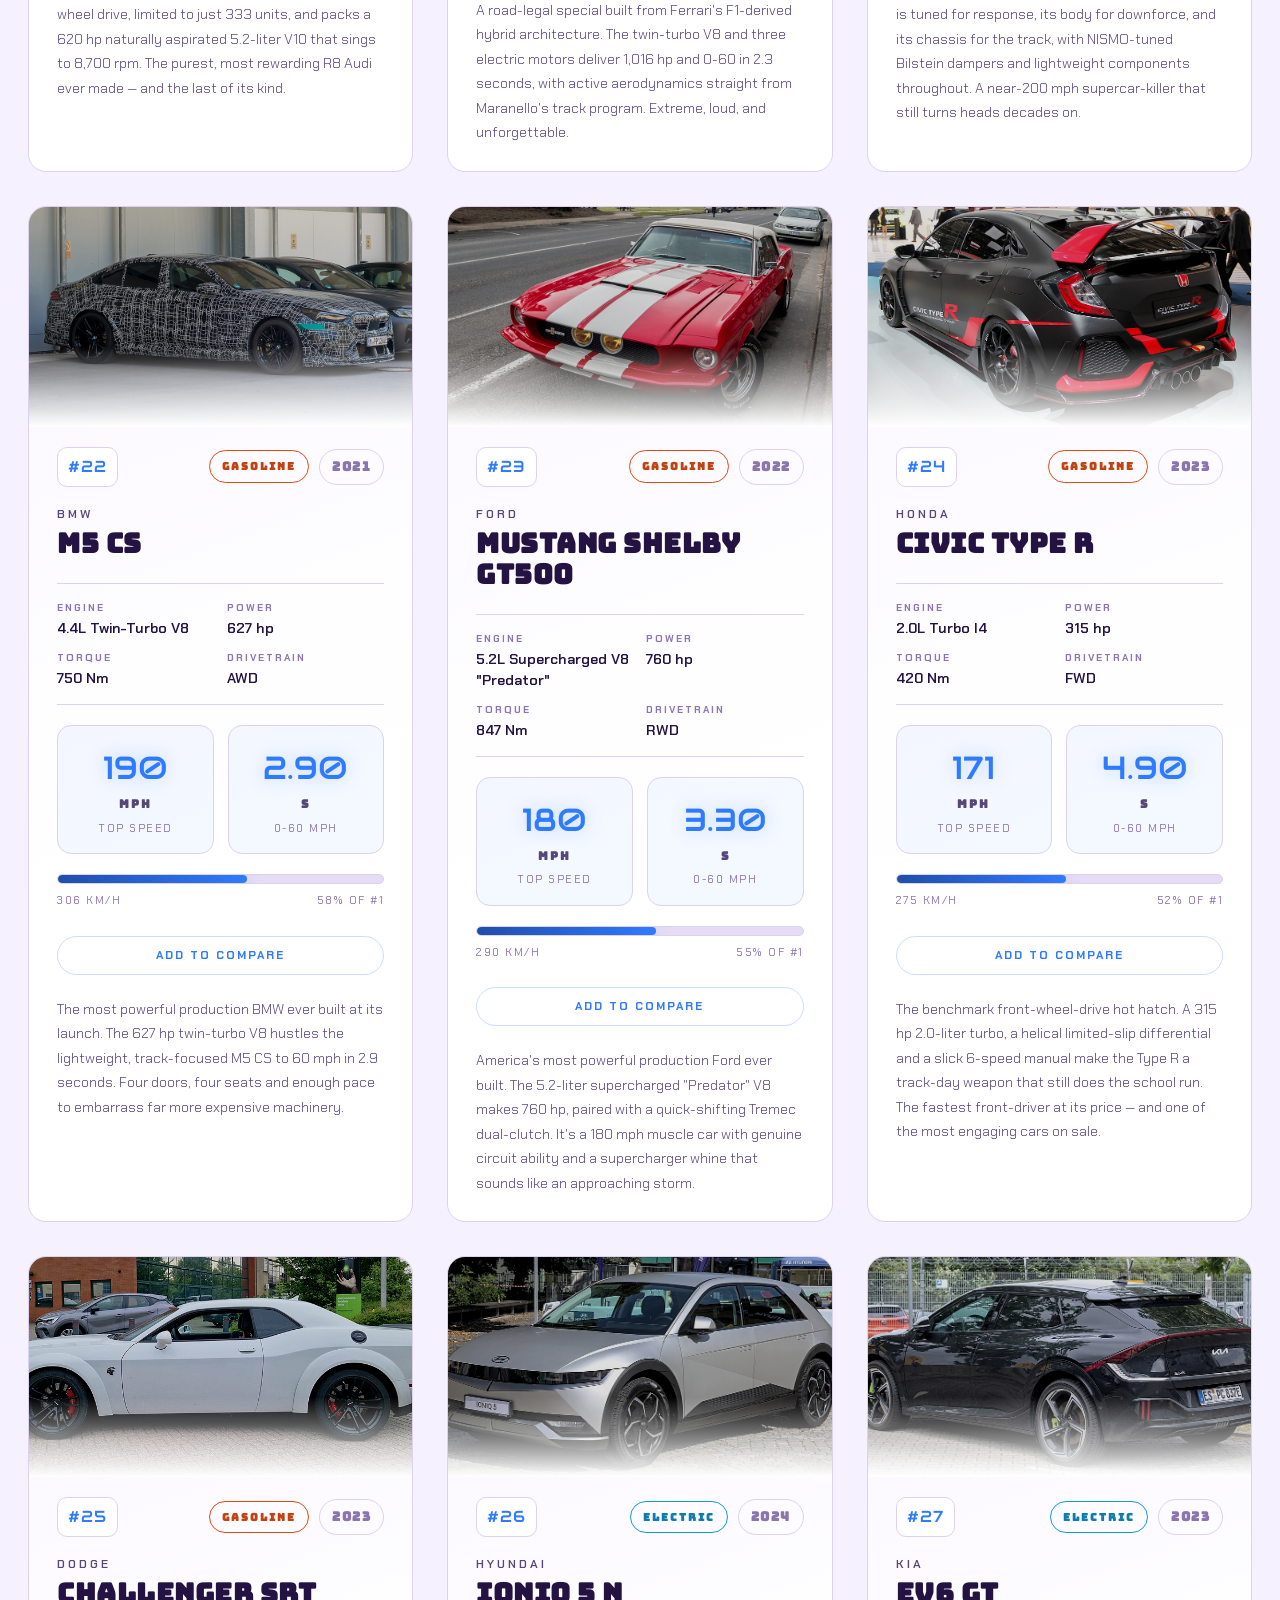
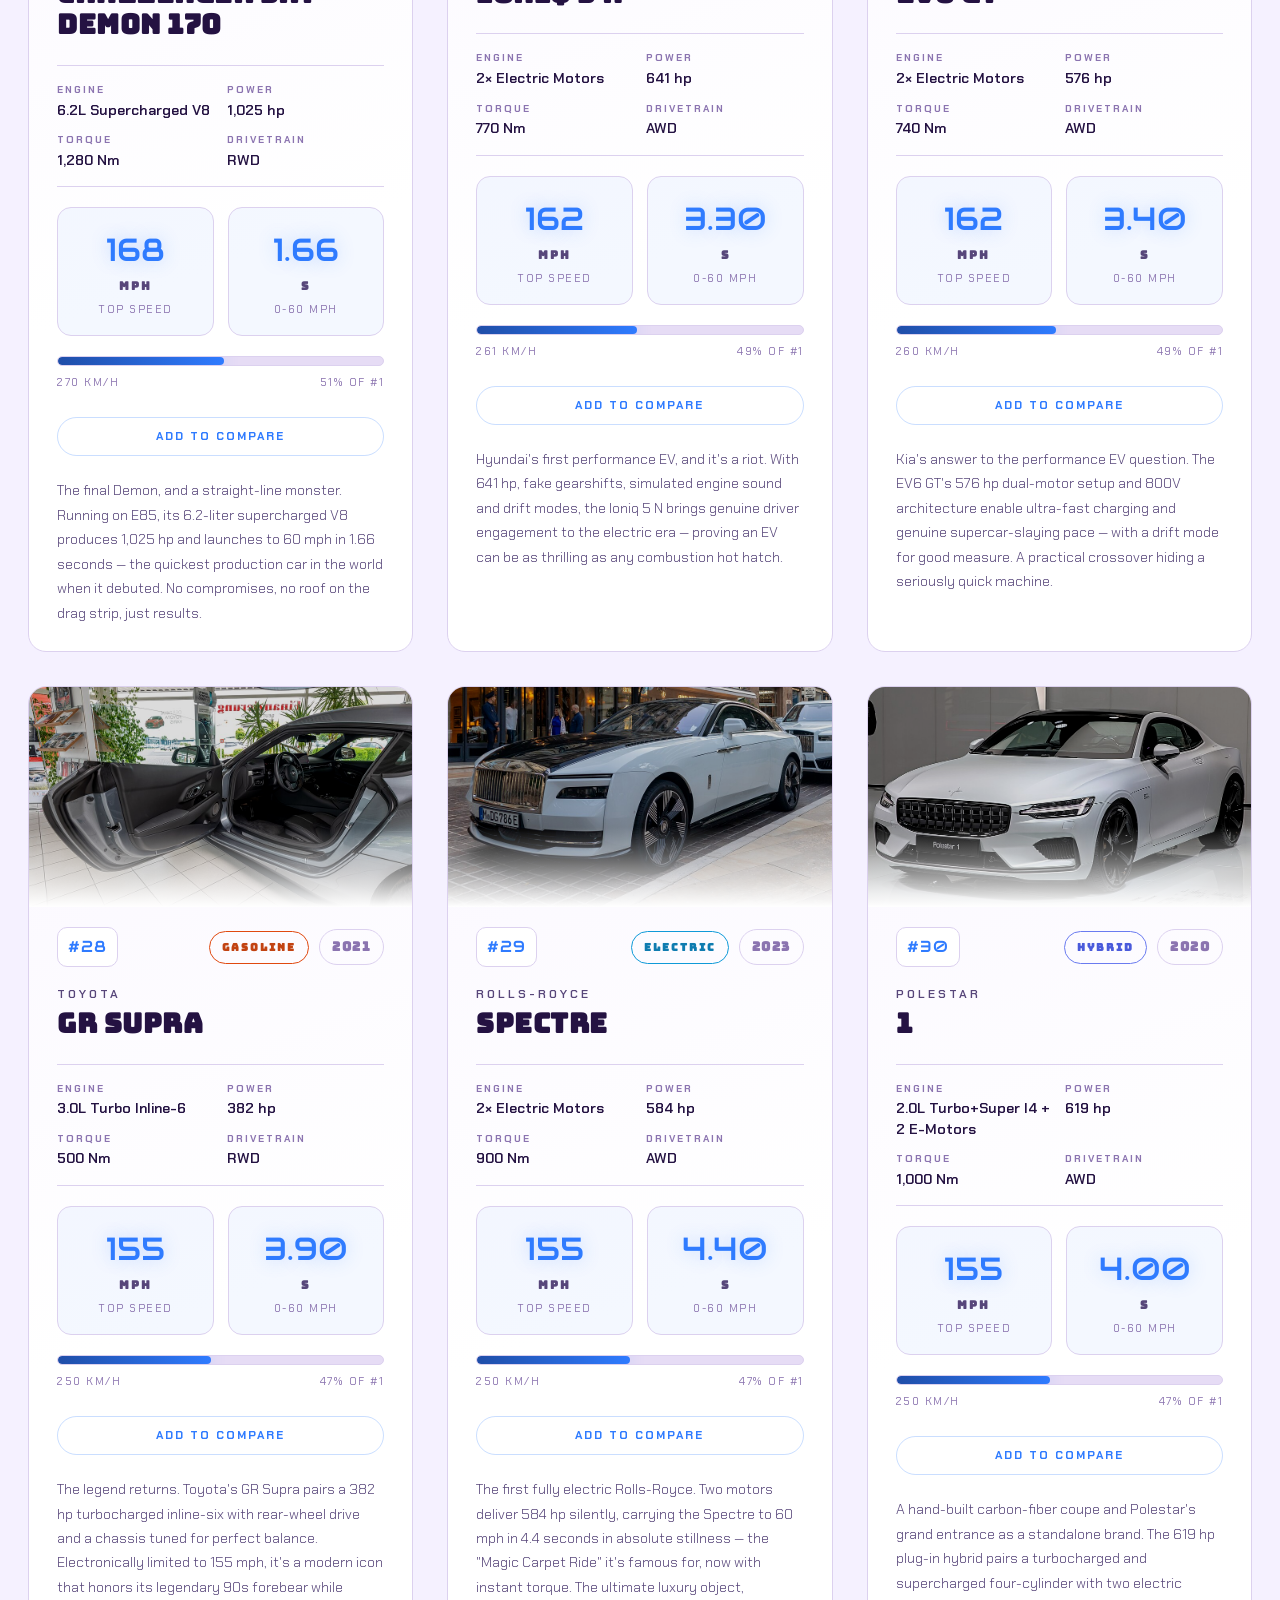
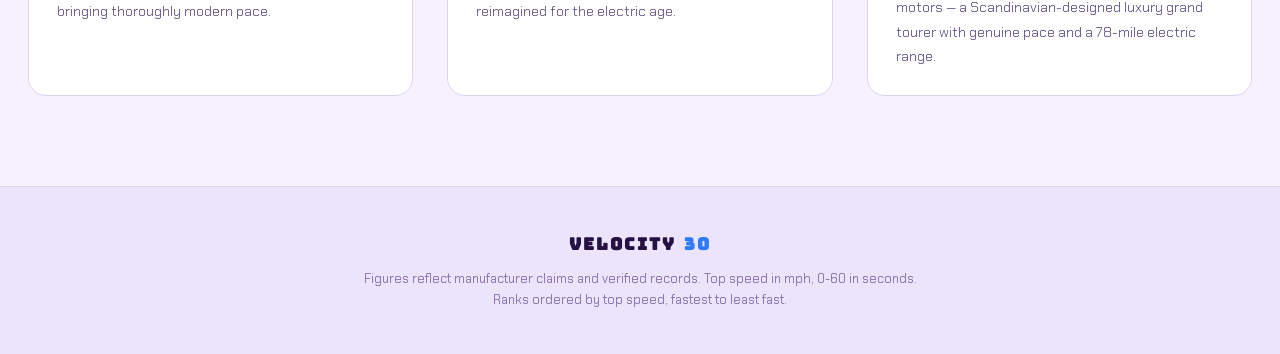
==== commit eb98db7f: "musiccc" ====
--- a/index.html
+++ b/index.html
@@ -33,6 +33,10 @@
         <button class="theme-toggle" id="themeToggle" aria-label="Toggle color theme">
           <span class="theme-icon sun">Light</span>
           <span class="theme-icon moon">Dark</span>
+        </button>
+        <button class="music-toggle" id="musicToggle" aria-label="Toggle background music" aria-pressed="false">
+          <span class="m-icon m-icon-play">Play</span>
+          <span class="m-icon m-icon-mute">Mute</span>
         </button>
       </div>
     </div>
--- a/styles.css
+++ b/styles.css
@@ -885,7 +885,8 @@
 }
 
 /* ---------- THEME TOGGLE ---------- */
-.theme-toggle {
+.theme-toggle,
+.music-toggle {
   display: inline-flex;
   align-items: center;
   gap: 6px;
@@ -897,12 +898,14 @@
   transition: border-color 0.2s ease, box-shadow 0.2s ease;
 }
 
-.theme-toggle:hover {
+.theme-toggle:hover,
+.music-toggle:hover {
   border-color: var(--line-bright);
   box-shadow: 0 0 16px var(--green-glow);
 }
 
-.theme-icon {
+.theme-icon,
+.m-icon {
   display: inline-flex;
   align-items: center;
   justify-content: center;
@@ -916,7 +919,8 @@
   transition: all 0.2s ease;
 }
 
-.theme-icon.active {
+.theme-icon.active,
+.m-icon.active {
   background: var(--green);
   color: #031004;
   box-shadow: 0 0 14px var(--green-glow);
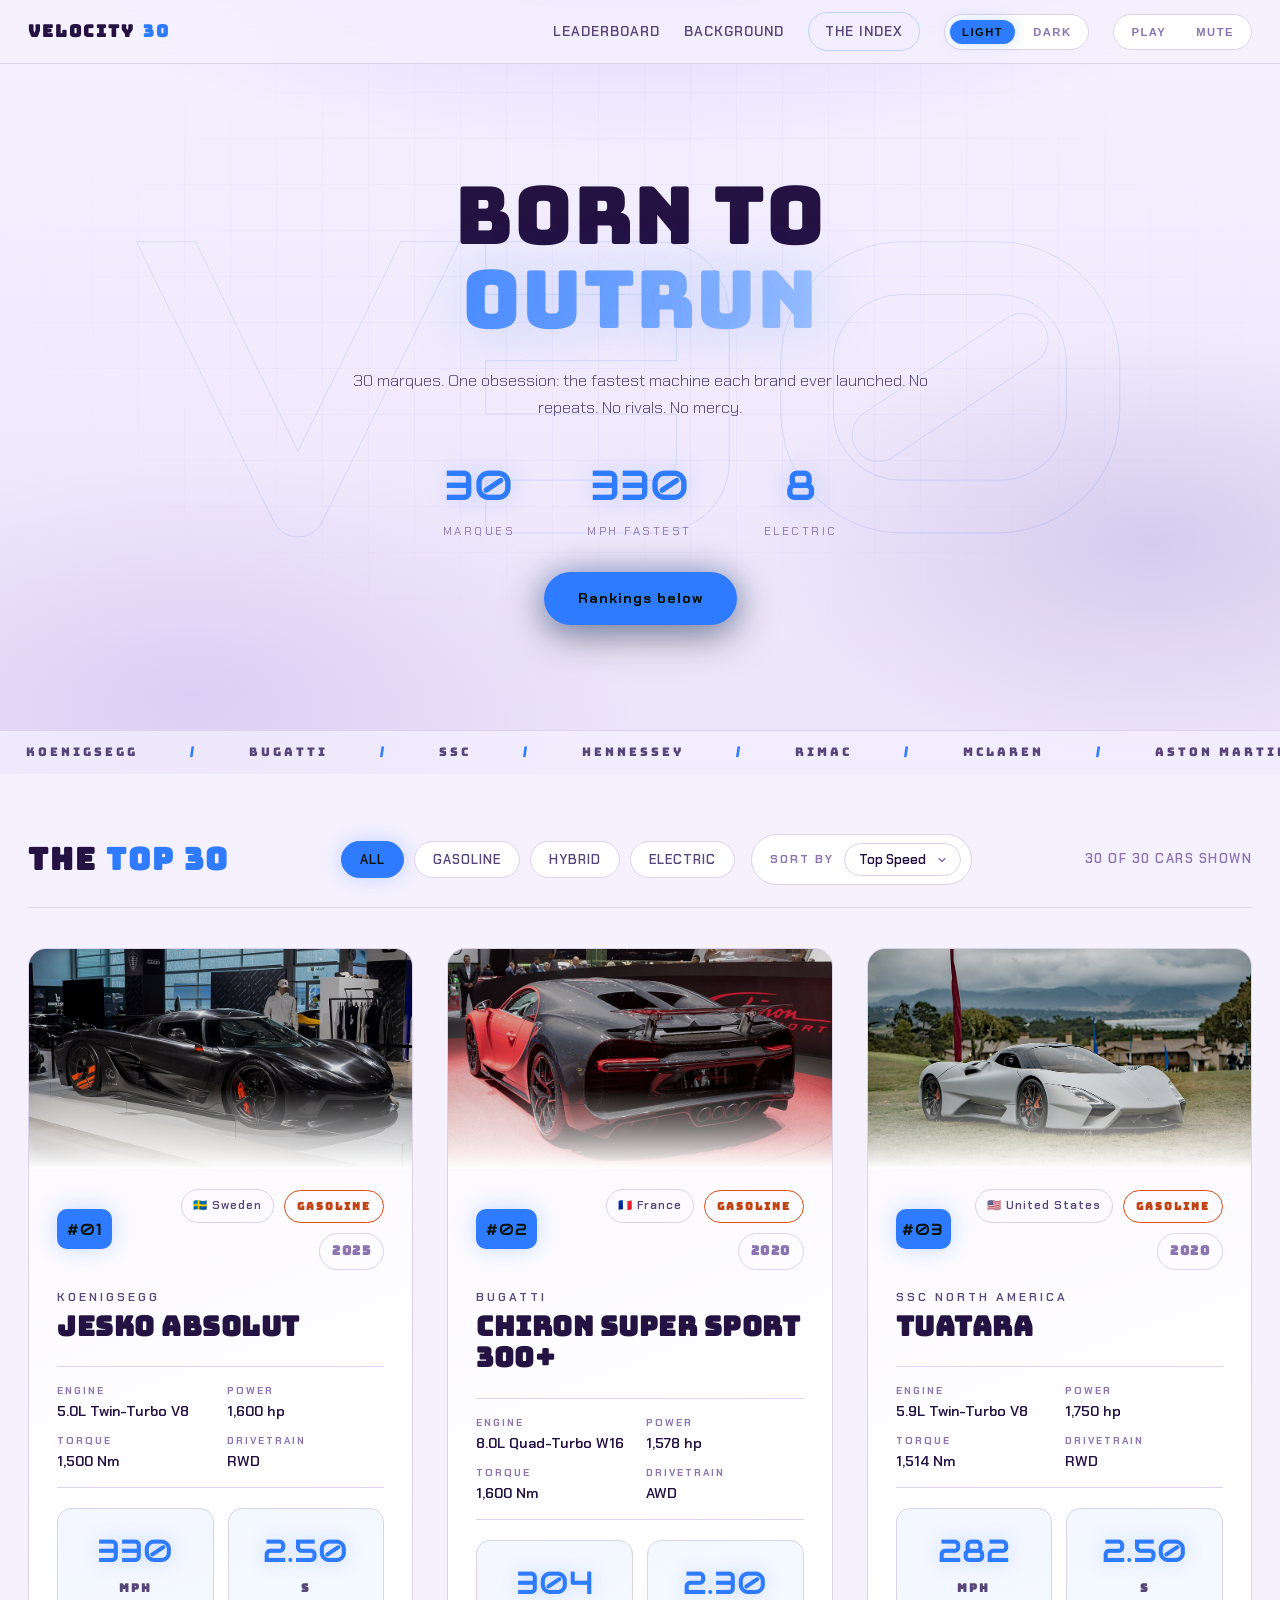
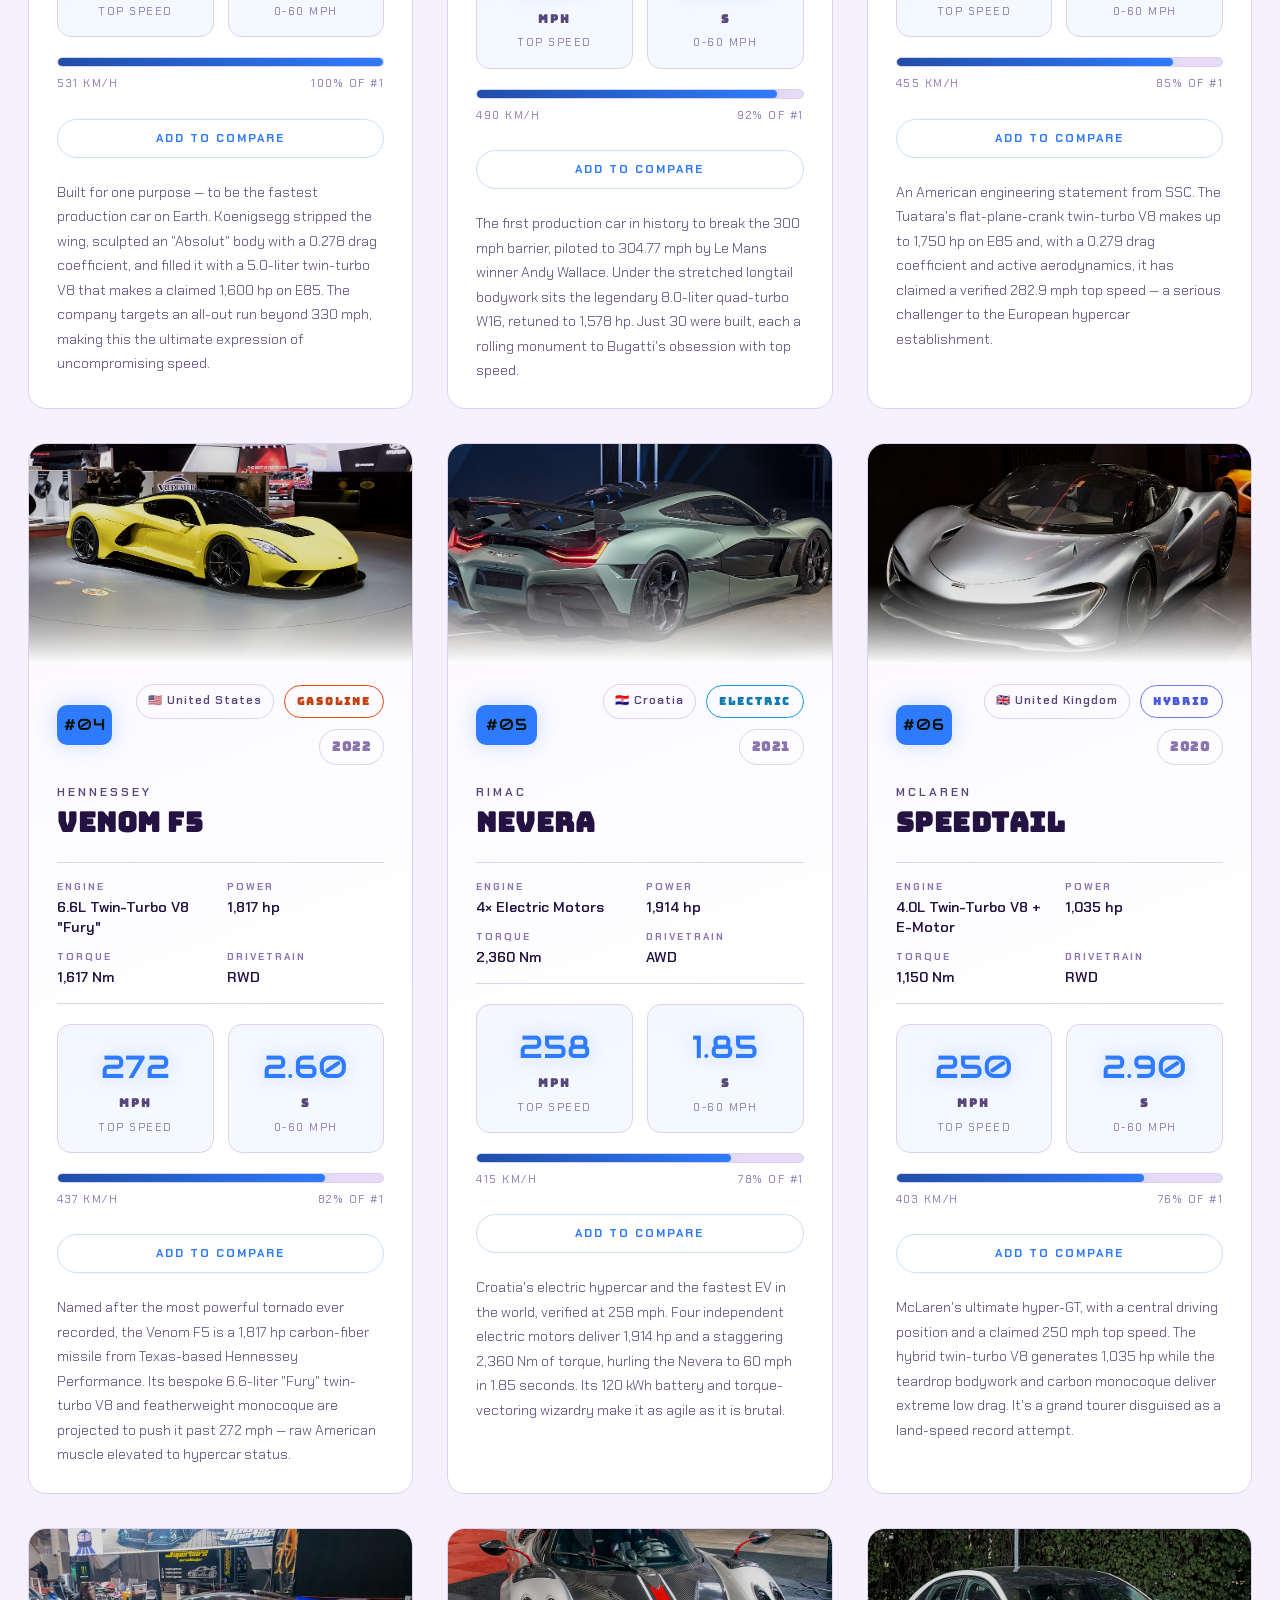
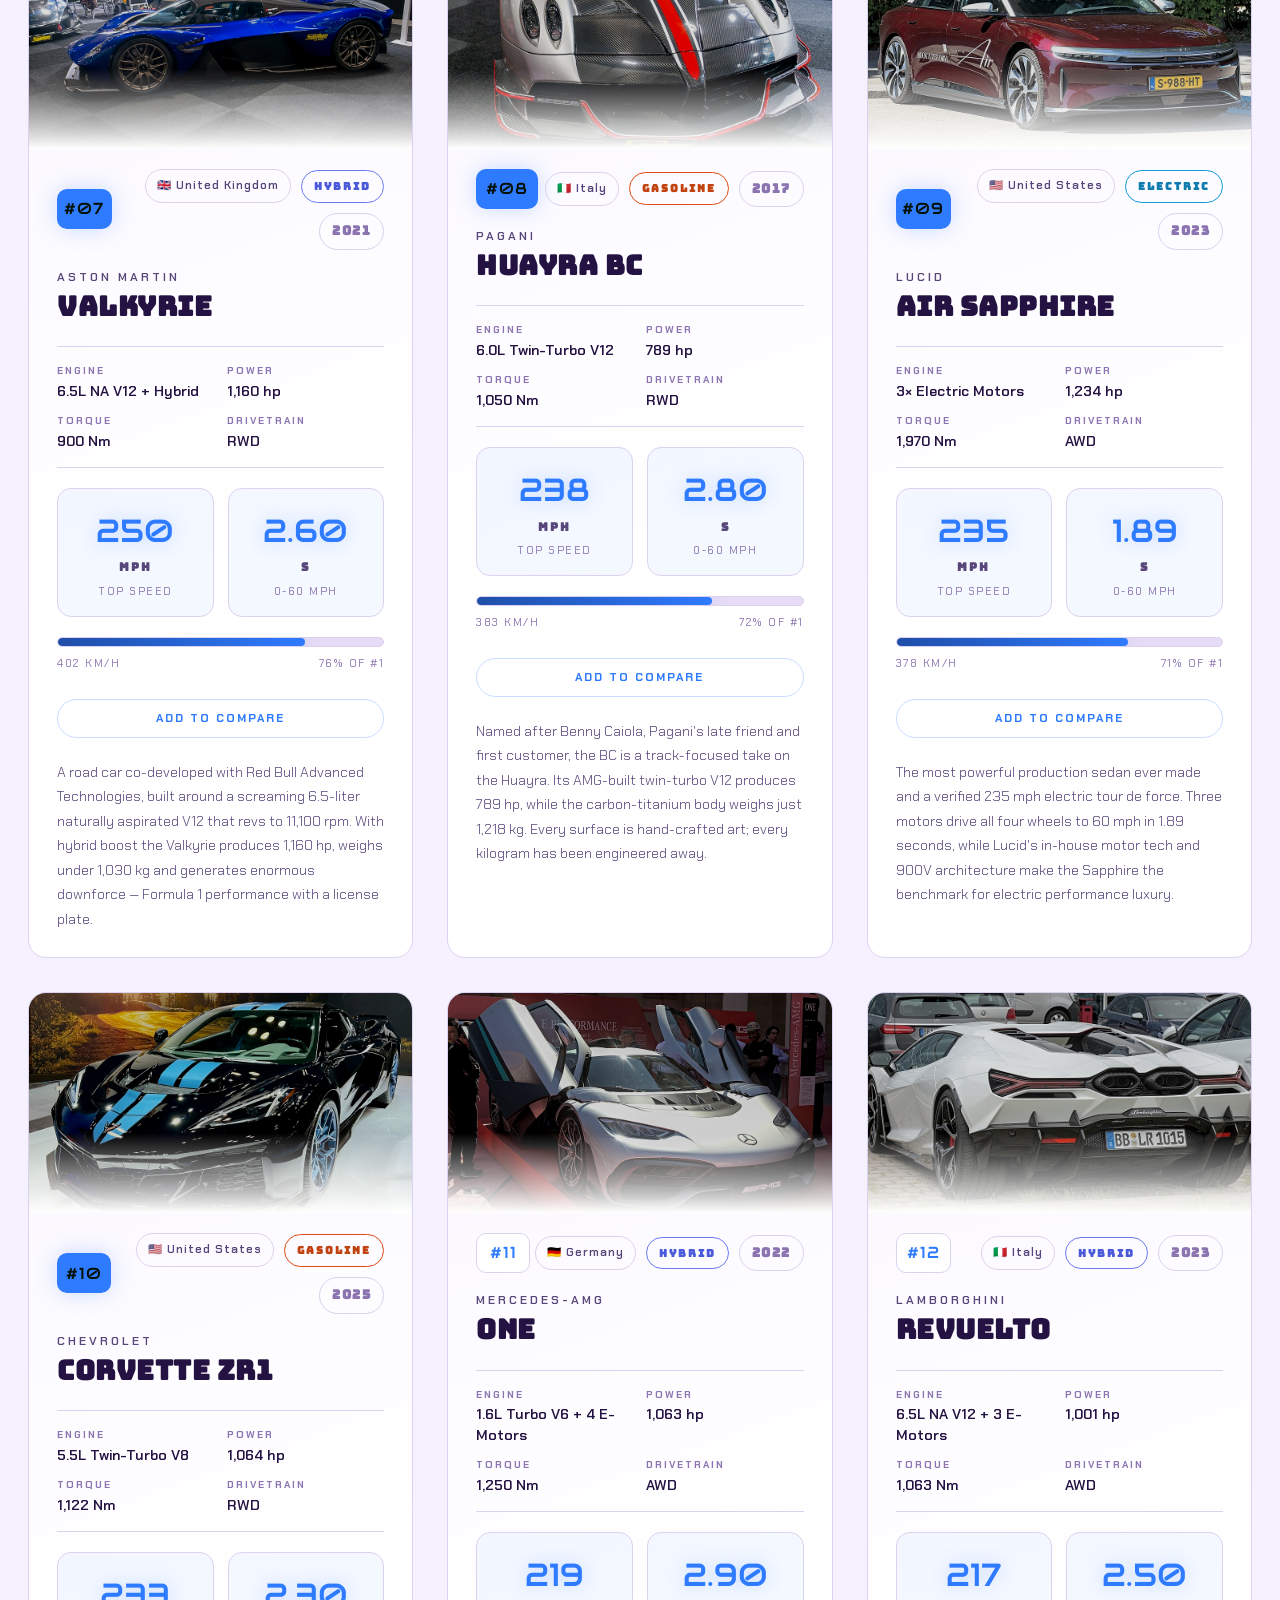
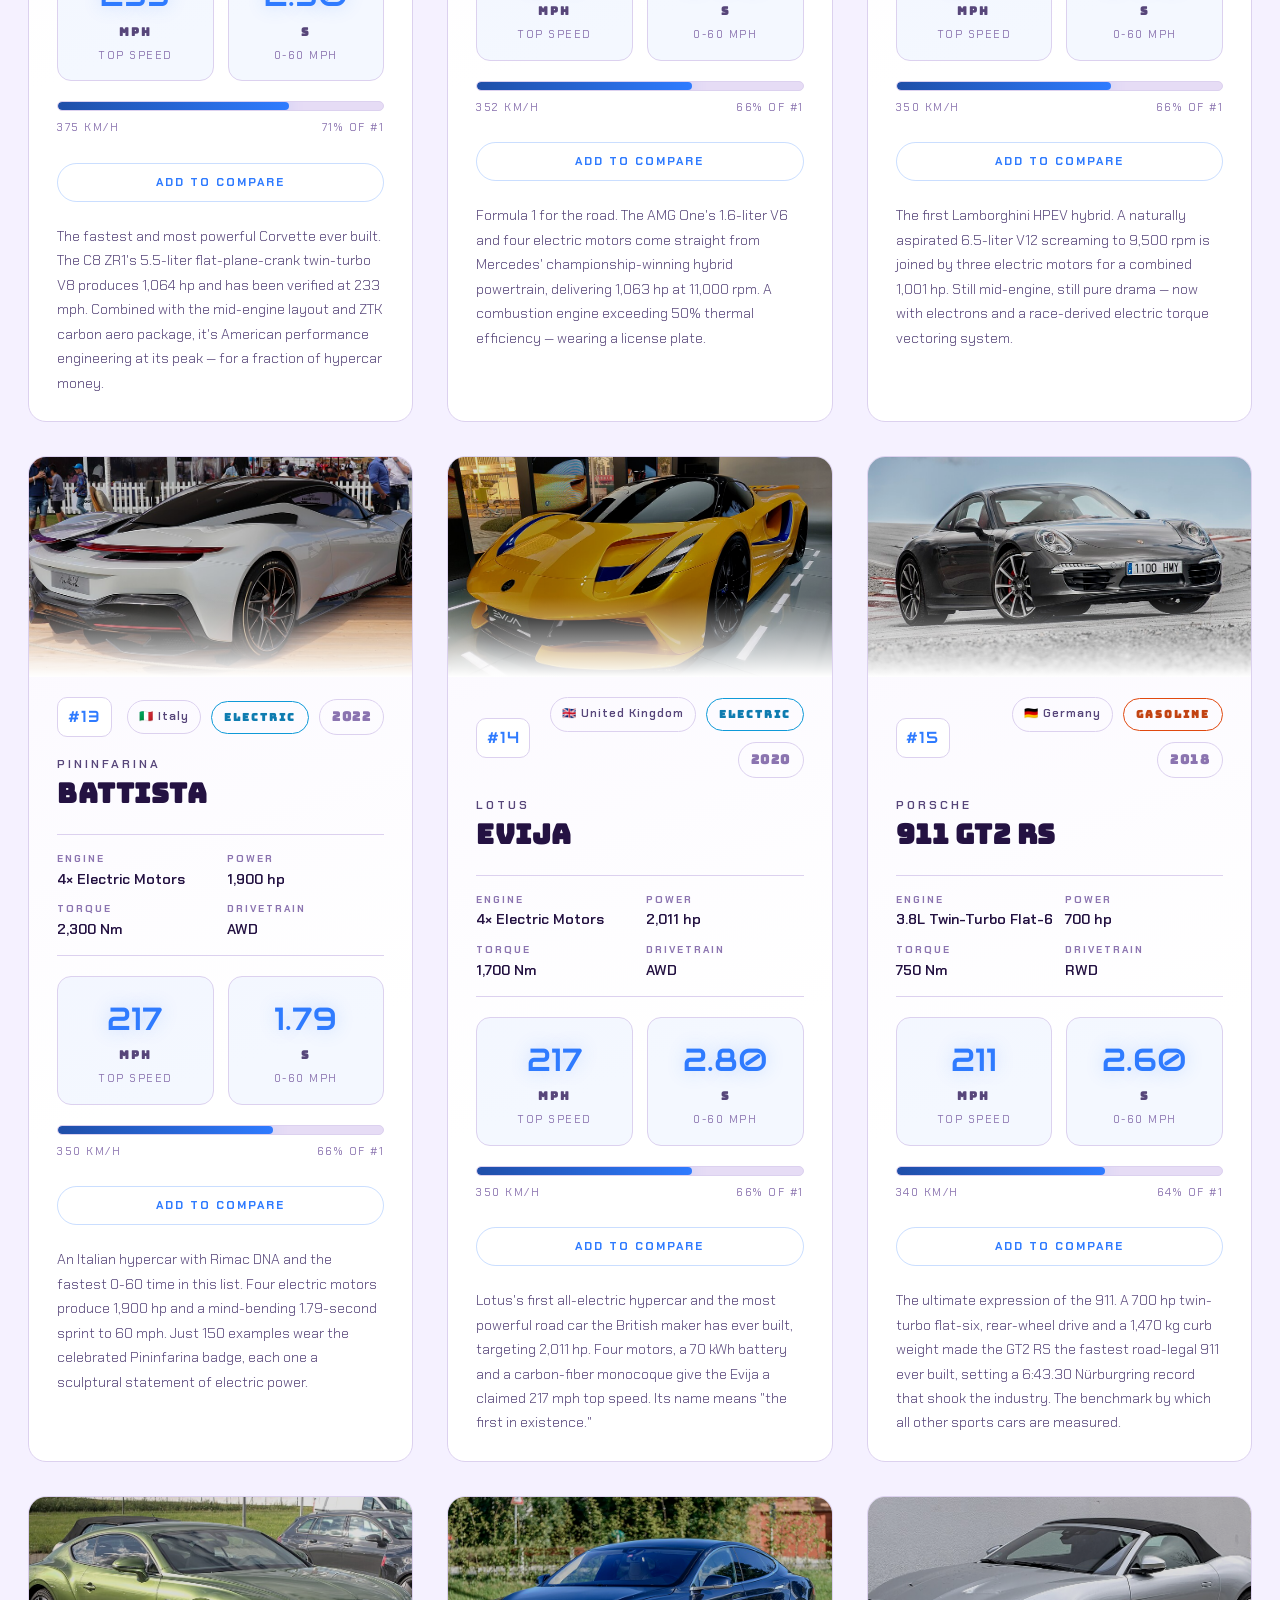
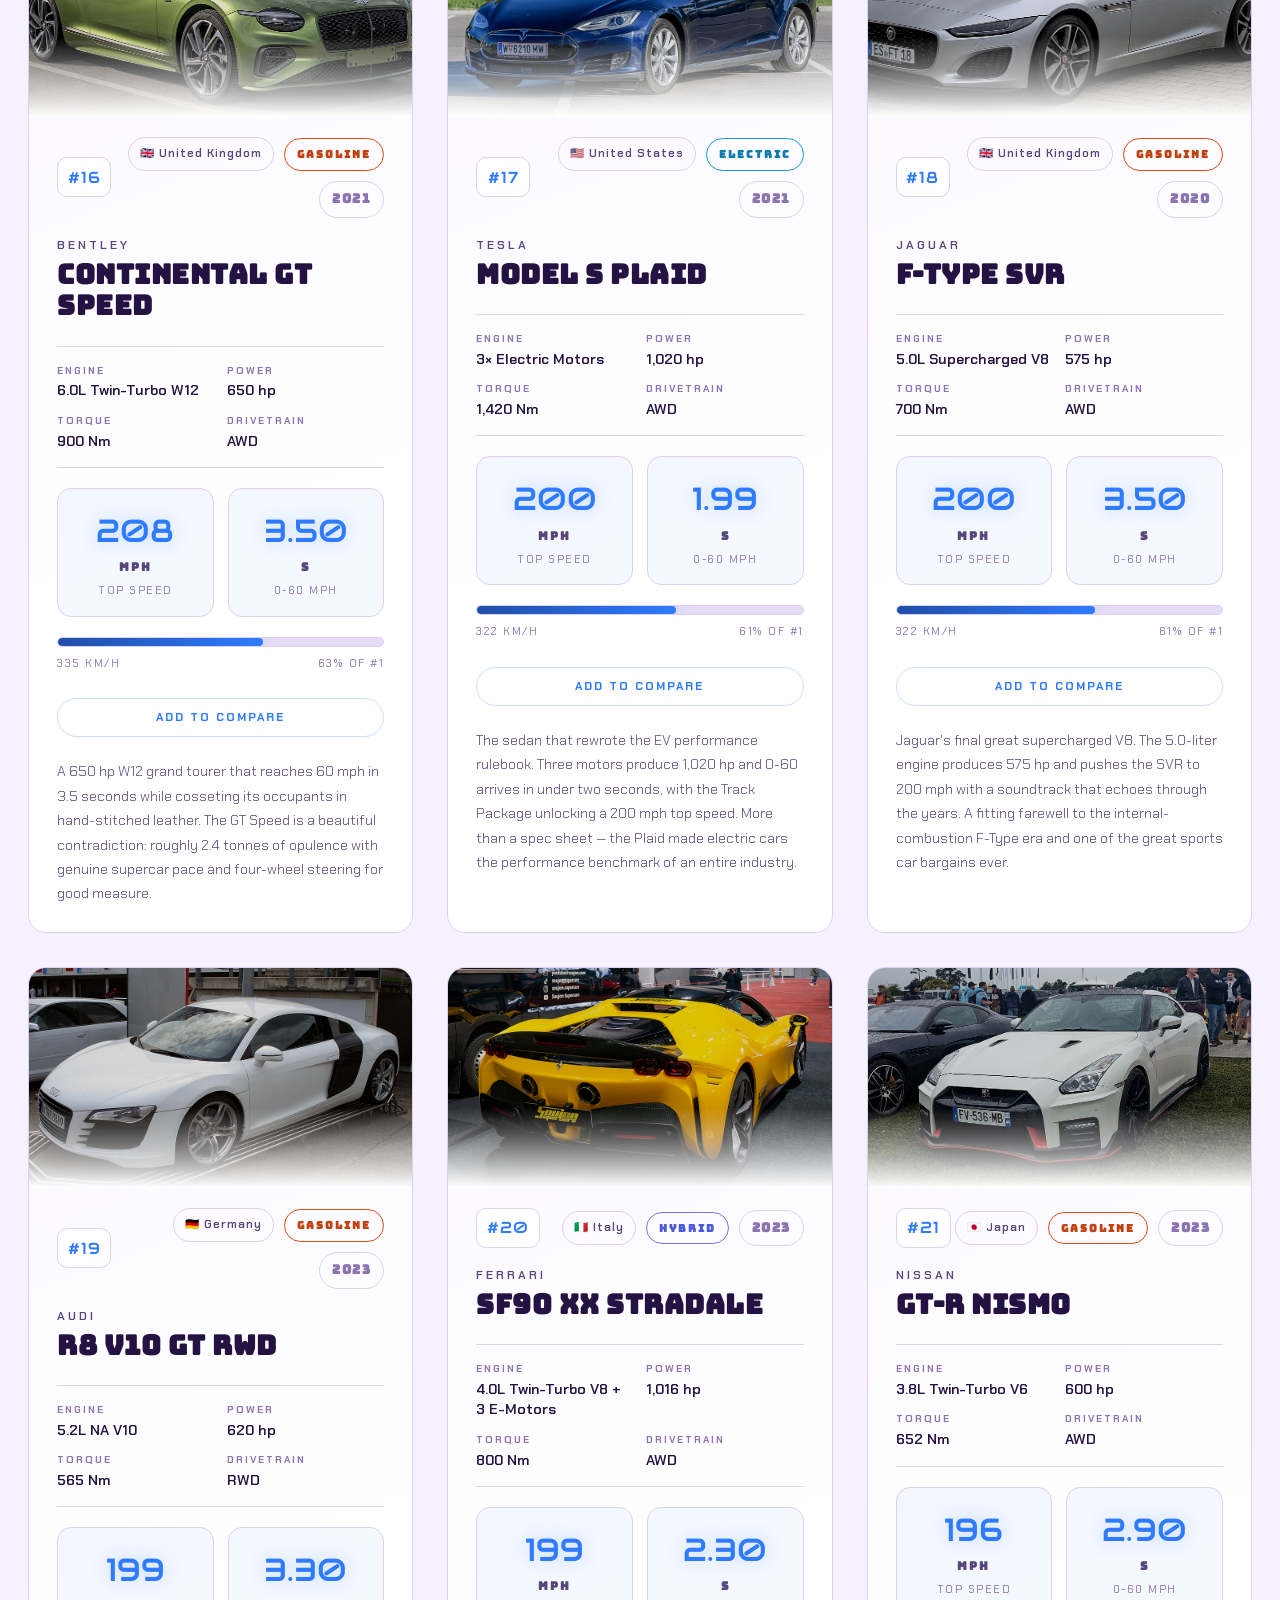
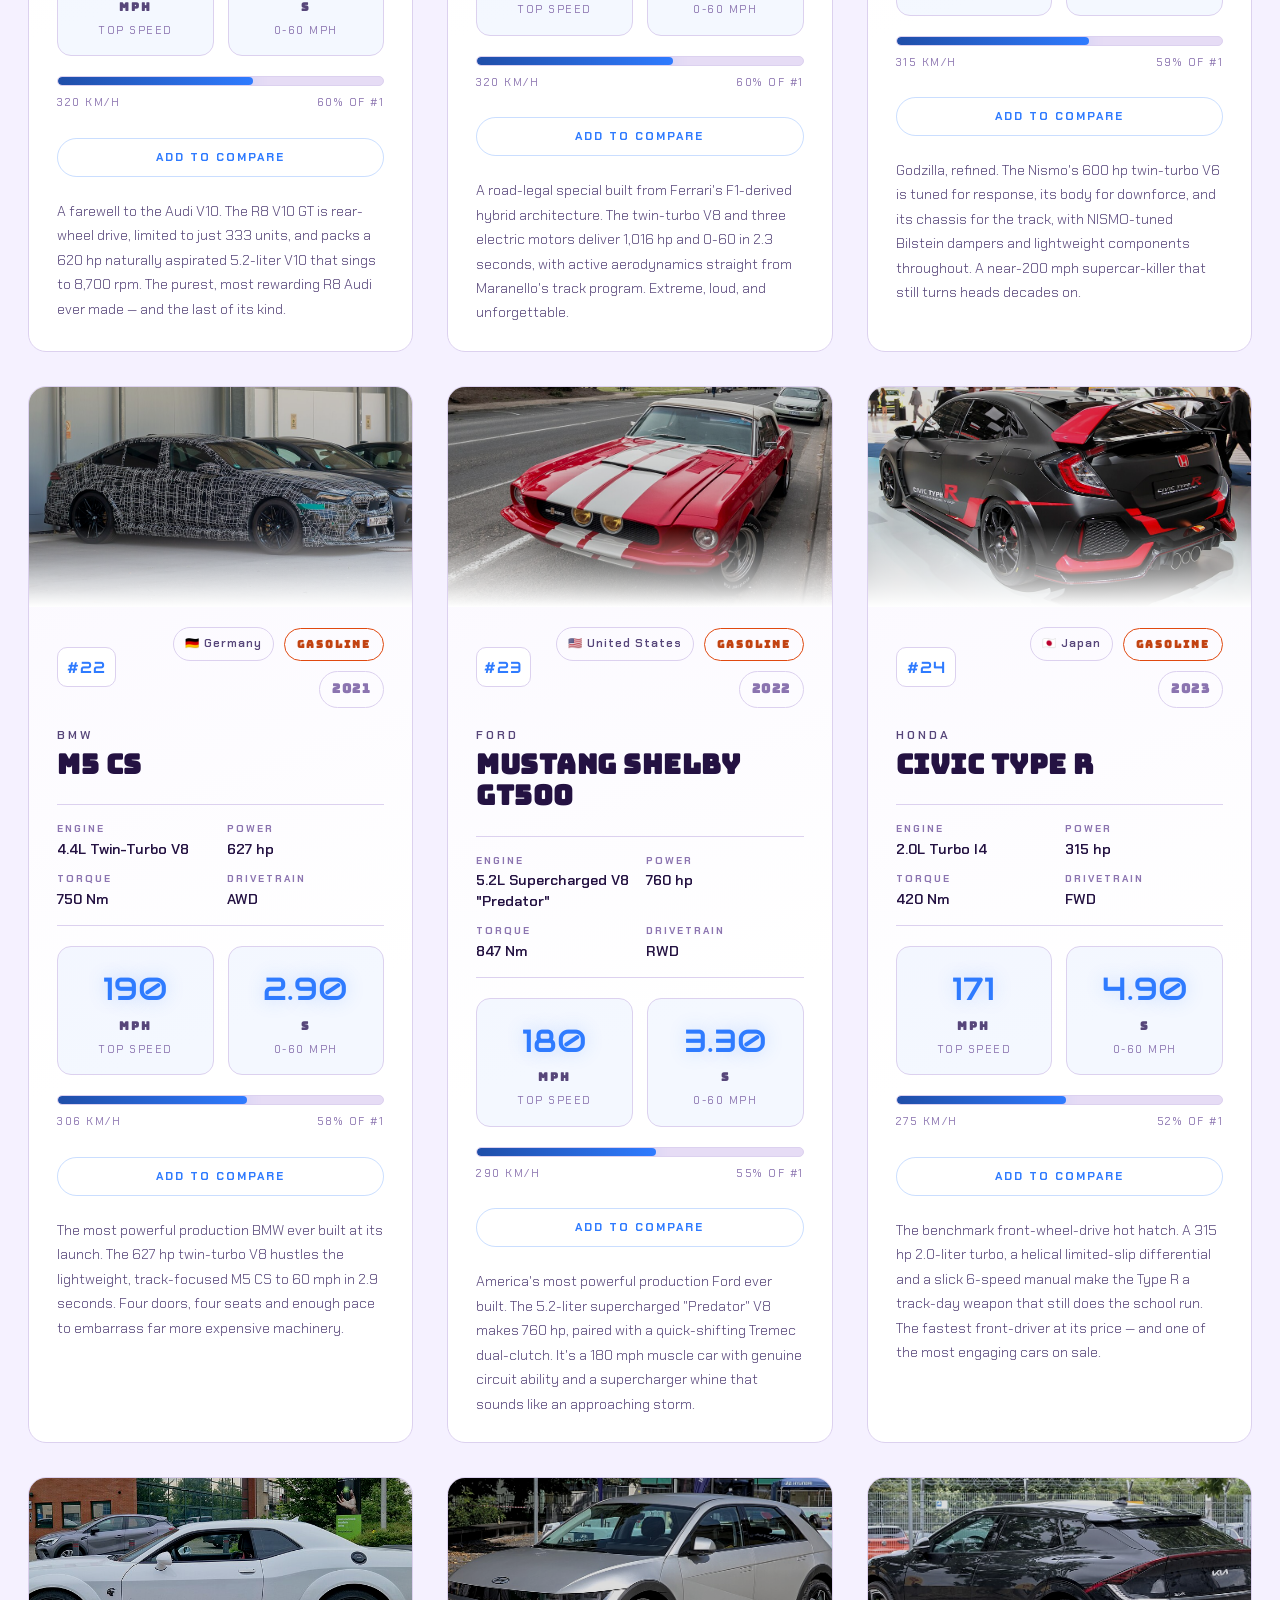
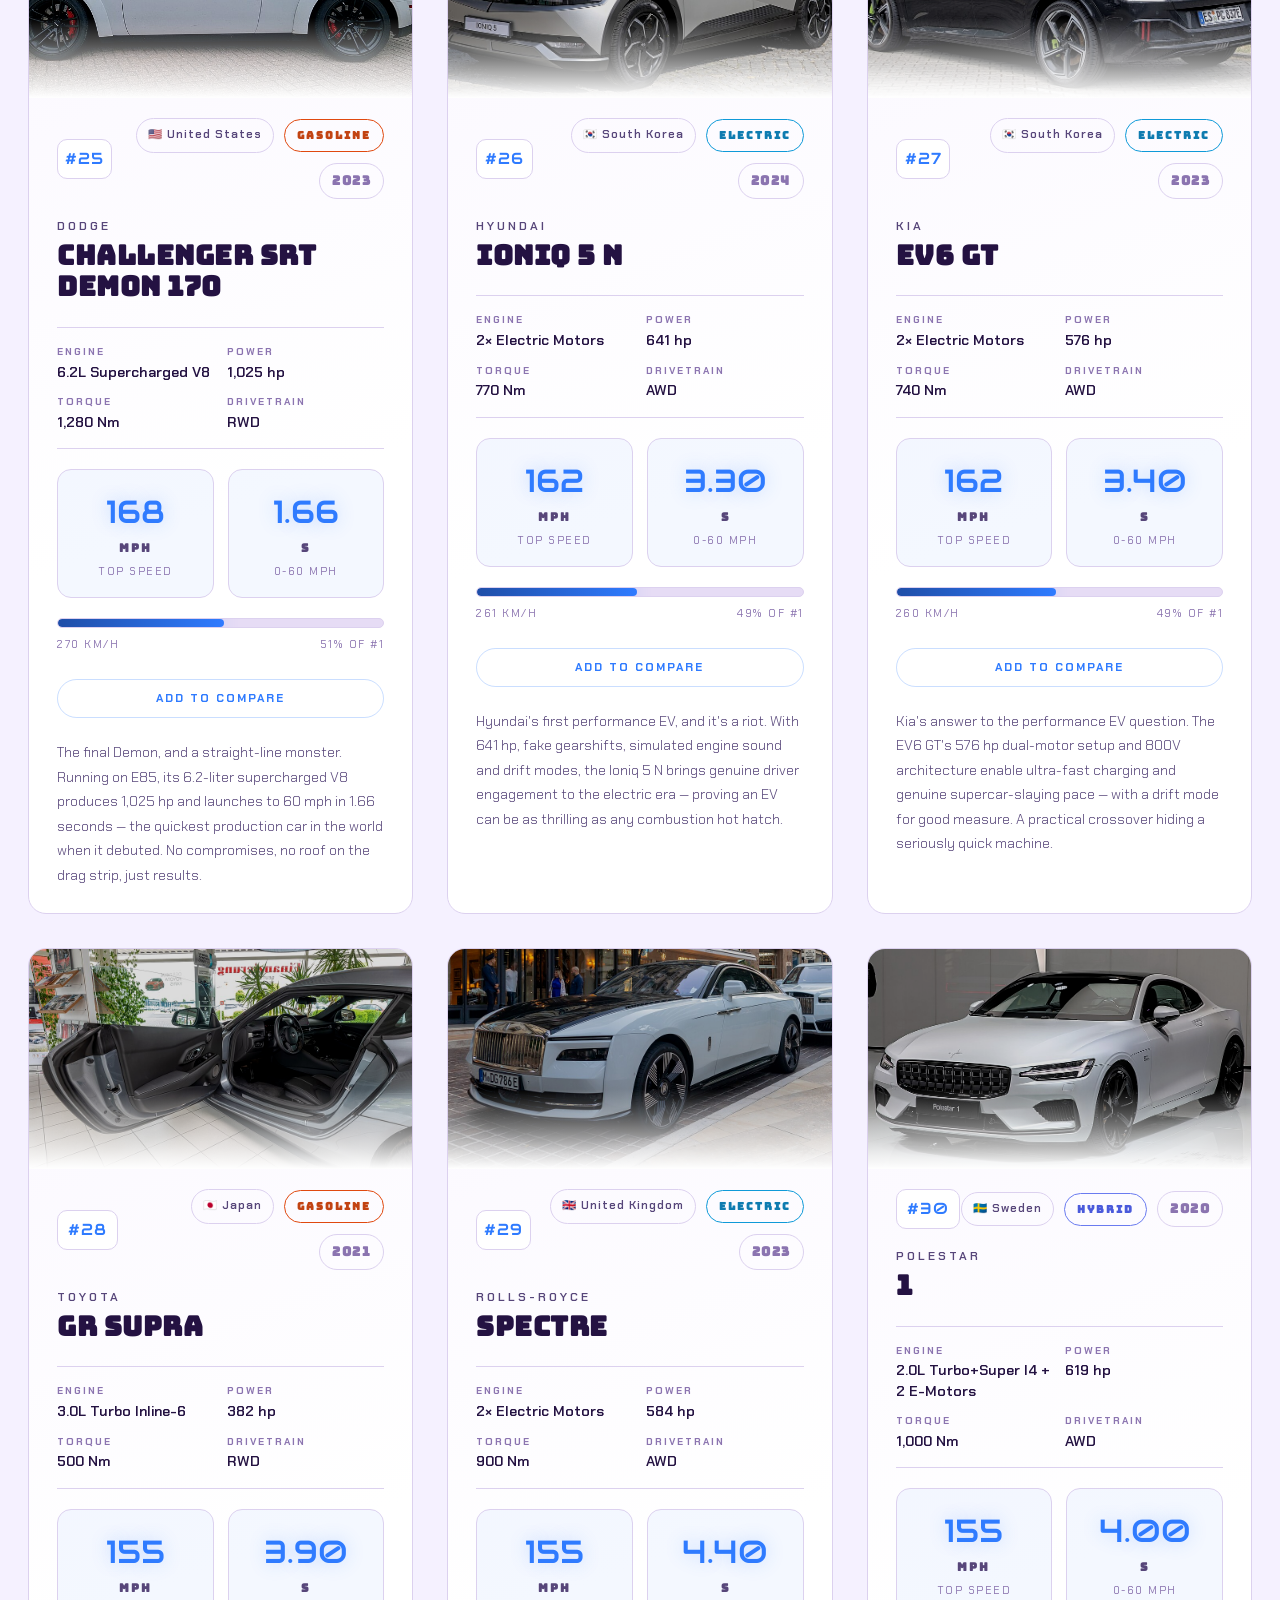
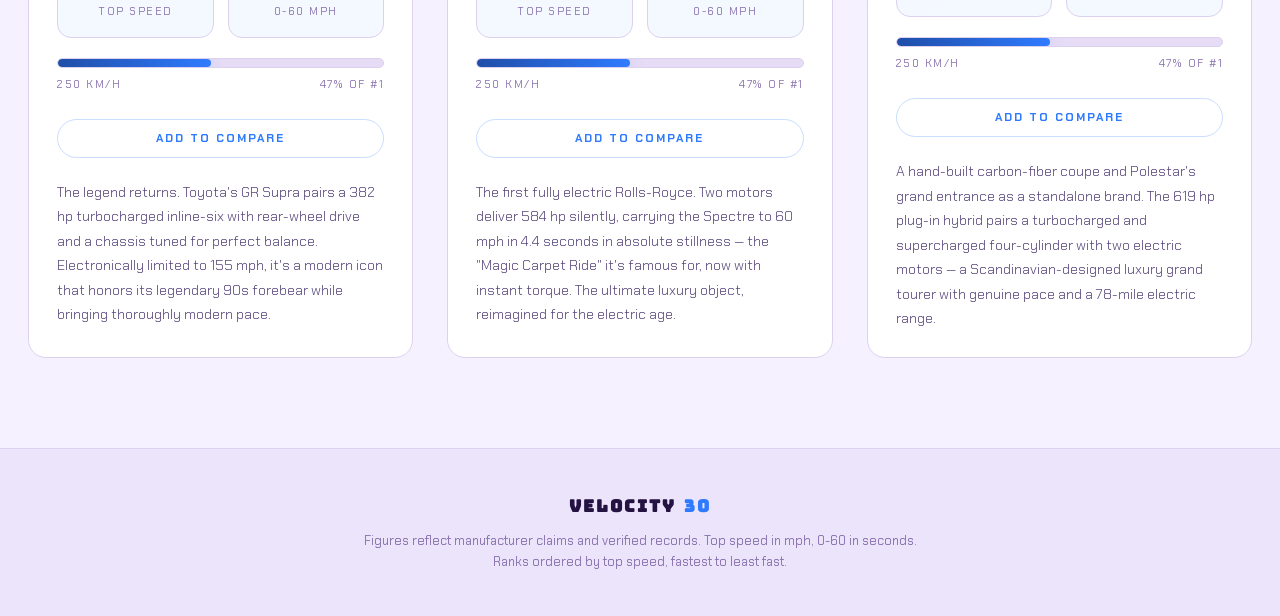
==== commit fe8e58c2: "fixes-small additions" ====
--- a/index.html
+++ b/index.html
@@ -44,17 +44,25 @@
 
   <header id="top" class="hero">
     <div class="hero-bg"></div>
+    <div class="hero-ghost">V30</div>
     <div class="hero-content">
-      <h1>You callin' for some wheels? I'm Johnny-on-the-spot, I'll hook ya up!
+      <h1>BORN TO<br><span class="grad grad-anim">OUTRUN</span></h1>
       <p class="hero-sub">
-        Motors that define true speed and the test of time. Blink and there gone. 
+        30 marques. One obsession: the fastest machine each brand ever launched.
+        No repeats. No rivals. No mercy.
       </p>
       <div class="hero-stats">
-        <div class="stat"><span class="stat-num">30</span><span class="stat-label">Brands Ranked</span></div>
-        <div class="stat"><span class="stat-num">330</span><span class="stat-label">mph Fastest</span></div>
-        <div class="stat"><span class="stat-num">8</span><span class="stat-label">Electric</span></div>
+        <div class="stat"><span class="stat-num" data-count="30">0</span><span class="stat-label">Marques</span></div>
+        <div class="stat"><span class="stat-num" data-count="330">0</span><span class="stat-label">mph Fastest</span></div>
+        <div class="stat"><span class="stat-num" data-count="8">0</span><span class="stat-label">Electric</span></div>
       </div>
       <a href="#leaderboard" class="hero-cta">Rankings below</a>
+    </div>
+    <div class="hero-ticker" aria-hidden="true">
+      <div class="ticker-track">
+        <span>KOENIGSEGG</span><span>BUGATTI</span><span>SSC</span><span>HENNESSEY</span><span>RIMAC</span><span>MCLAREN</span><span>ASTON MARTIN</span><span>PAGANI</span><span>LUCID</span><span>CHEVROLET</span><span>MERCEDES-AMG</span><span>LAMBORGHINI</span><span>PININFARINA</span><span>LOTUS</span><span>PORSCHE</span><span>BENTLEY</span><span>TESLA</span><span>JAGUAR</span><span>AUDI</span><span>FERRARI</span><span>NISSAN</span><span>BMW</span><span>FORD</span><span>HONDA</span><span>DODGE</span><span>HYUNDAI</span><span>KIA</span><span>TOYOTA</span><span>ROLLS-ROYCE</span><span>POLESTAR</span>
+        <span>KOENIGSEGG</span><span>BUGATTI</span><span>SSC</span><span>HENNESSEY</span><span>RIMAC</span><span>MCLAREN</span><span>ASTON MARTIN</span><span>PAGANI</span><span>LUCID</span><span>CHEVROLET</span><span>MERCEDES-AMG</span><span>LAMBORGHINI</span><span>PININFARINA</span><span>LOTUS</span><span>PORSCHE</span><span>BENTLEY</span><span>TESLA</span><span>JAGUAR</span><span>AUDI</span><span>FERRARI</span><span>NISSAN</span><span>BMW</span><span>FORD</span><span>HONDA</span><span>DODGE</span><span>HYUNDAI</span><span>KIA</span><span>TOYOTA</span><span>ROLLS-ROYCE</span><span>POLESTAR</span>
+      </div>
     </div>
   </header>
 
--- a/styles.css
+++ b/styles.css
@@ -195,7 +195,7 @@
   display: flex;
   align-items: center;
   overflow: hidden;
-  padding: calc(var(--nav-h) + 36px) 24px 48px;
+  padding: calc(var(--nav-h) + 36px) 24px 76px;
 }
 
 .hero-bg {
@@ -250,6 +250,80 @@
   background-clip: text;
   -webkit-text-fill-color: transparent;
   text-shadow: 0 0 60px var(--green-glow);
+}
+
+.grad-anim {
+  background-size: 200% auto;
+  animation: gradflow 4s linear infinite;
+}
+
+@keyframes gradflow {
+  to {
+    background-position: 200% center;
+  }
+}
+
+.hero-ghost {
+  position: absolute;
+  top: 50%;
+  left: 50%;
+  transform: translate(-50%, -50%);
+  font-family: var(--font-num);
+  font-weight: 400;
+  font-size: clamp(14rem, 34vw, 26rem);
+  line-height: 1;
+  color: transparent;
+  -webkit-text-stroke: 1px rgba(47, 123, 255, 0.14);
+  z-index: 1;
+  user-select: none;
+  pointer-events: none;
+}
+
+.hero-ticker {
+  position: absolute;
+  left: 0;
+  right: 0;
+  bottom: 0;
+  overflow: hidden;
+  border-top: 1px solid var(--line);
+  background: rgba(6, 3, 12, 0.55);
+  padding: 12px 0;
+  z-index: 2;
+}
+
+[data-theme="light"] .hero-ticker {
+  background: rgba(245, 241, 255, 0.7);
+}
+
+.ticker-track {
+  display: flex;
+  width: max-content;
+  animation: ticker 45s linear infinite;
+}
+
+.ticker-track span {
+  font-family: var(--font-display);
+  font-weight: 400;
+  font-size: 0.74rem;
+  letter-spacing: 3px;
+  color: var(--muted);
+  padding: 0 26px;
+  white-space: nowrap;
+}
+
+.ticker-track span::after {
+  content: "/";
+  color: var(--green);
+  margin-left: 52px;
+}
+
+@keyframes ticker {
+  from {
+    transform: translateX(0);
+  }
+  to {
+    transform: translateX(-50%);
+  }
 }
 
 .hero-sub {
@@ -631,7 +705,9 @@
 .card-top-right {
   display: flex;
   align-items: center;
+  justify-content: flex-end;
   gap: 10px;
+  flex-wrap: wrap;
 }
 
 .tag {
@@ -674,6 +750,21 @@
   border: 1px solid var(--line);
   padding: 7px 12px;
   border-radius: 999px;
+}
+
+.origin {
+  display: inline-flex;
+  align-items: center;
+  gap: 6px;
+  font-size: 0.72rem;
+  font-weight: 600;
+  letter-spacing: 1px;
+  color: var(--muted);
+  border: 1px solid var(--line);
+  padding: 7px 11px;
+  border-radius: 999px;
+  white-space: nowrap;
+  cursor: default;
 }
 
 .brand {
